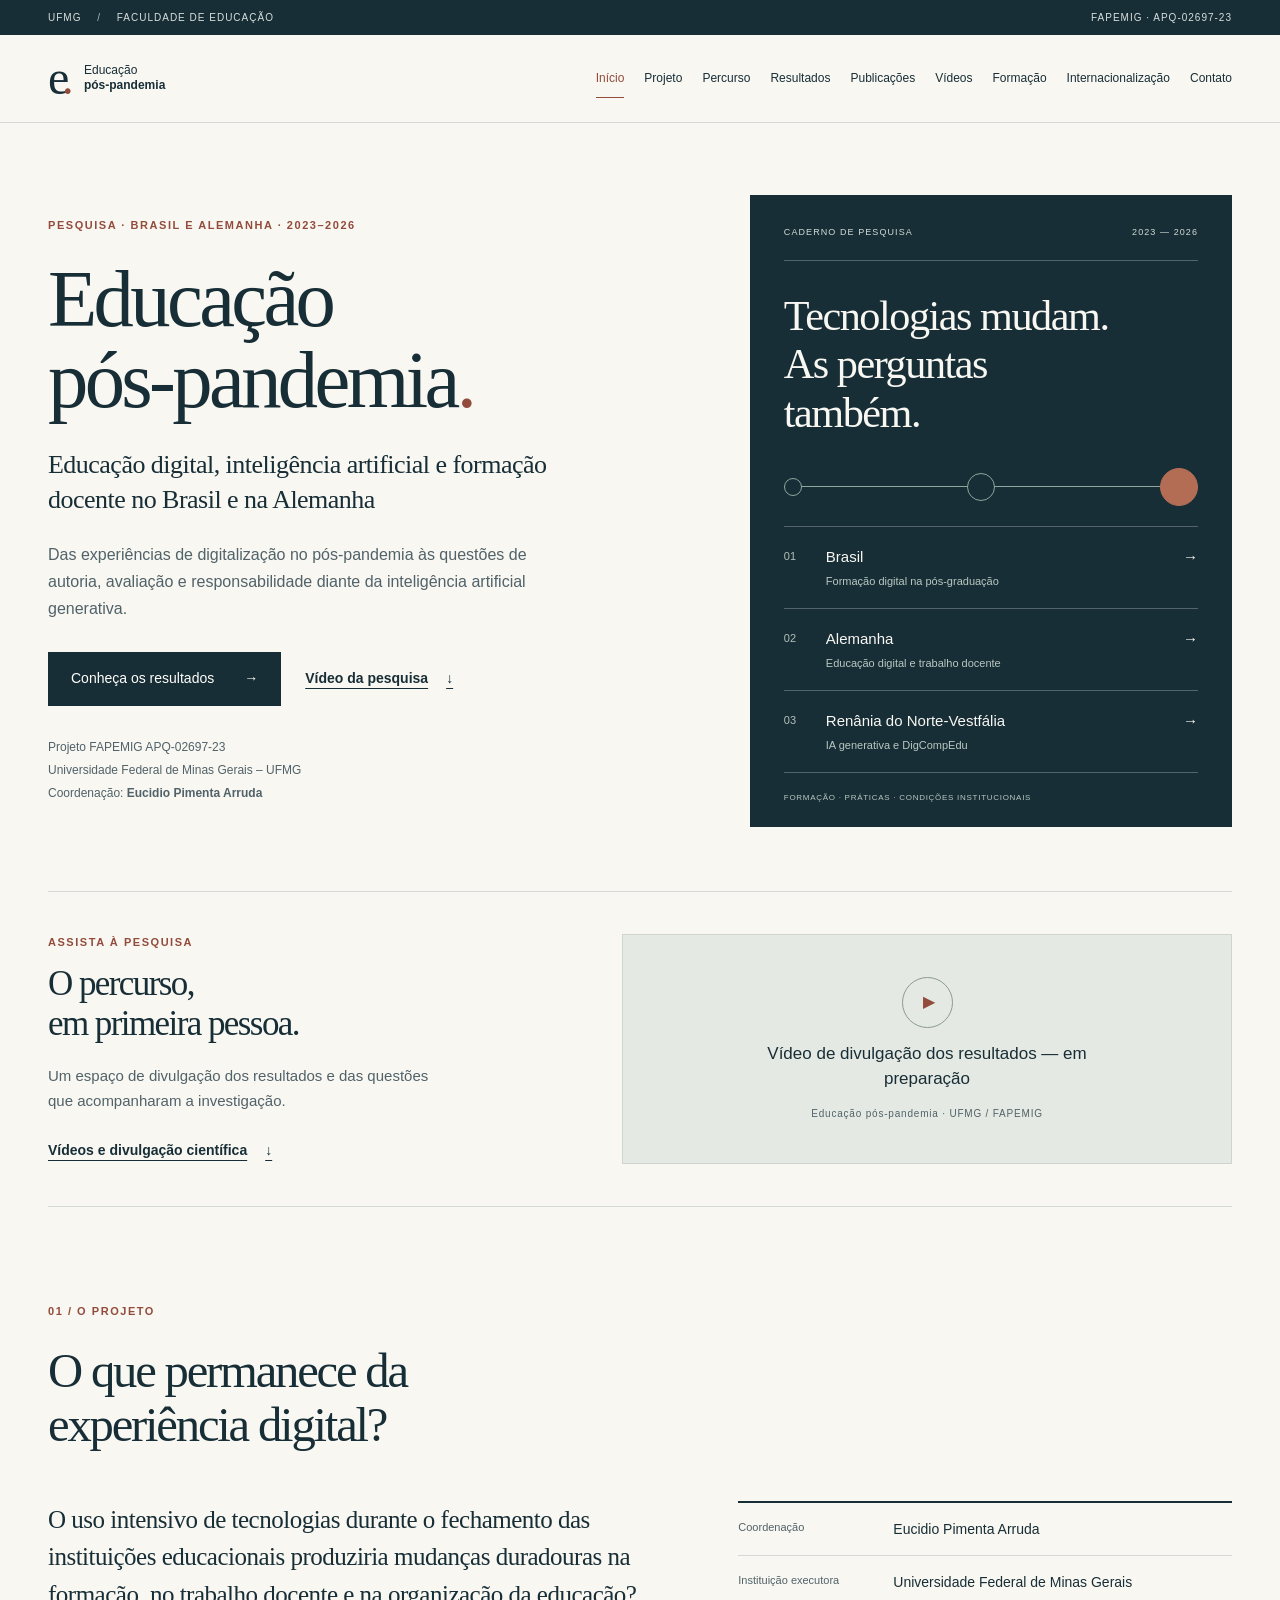
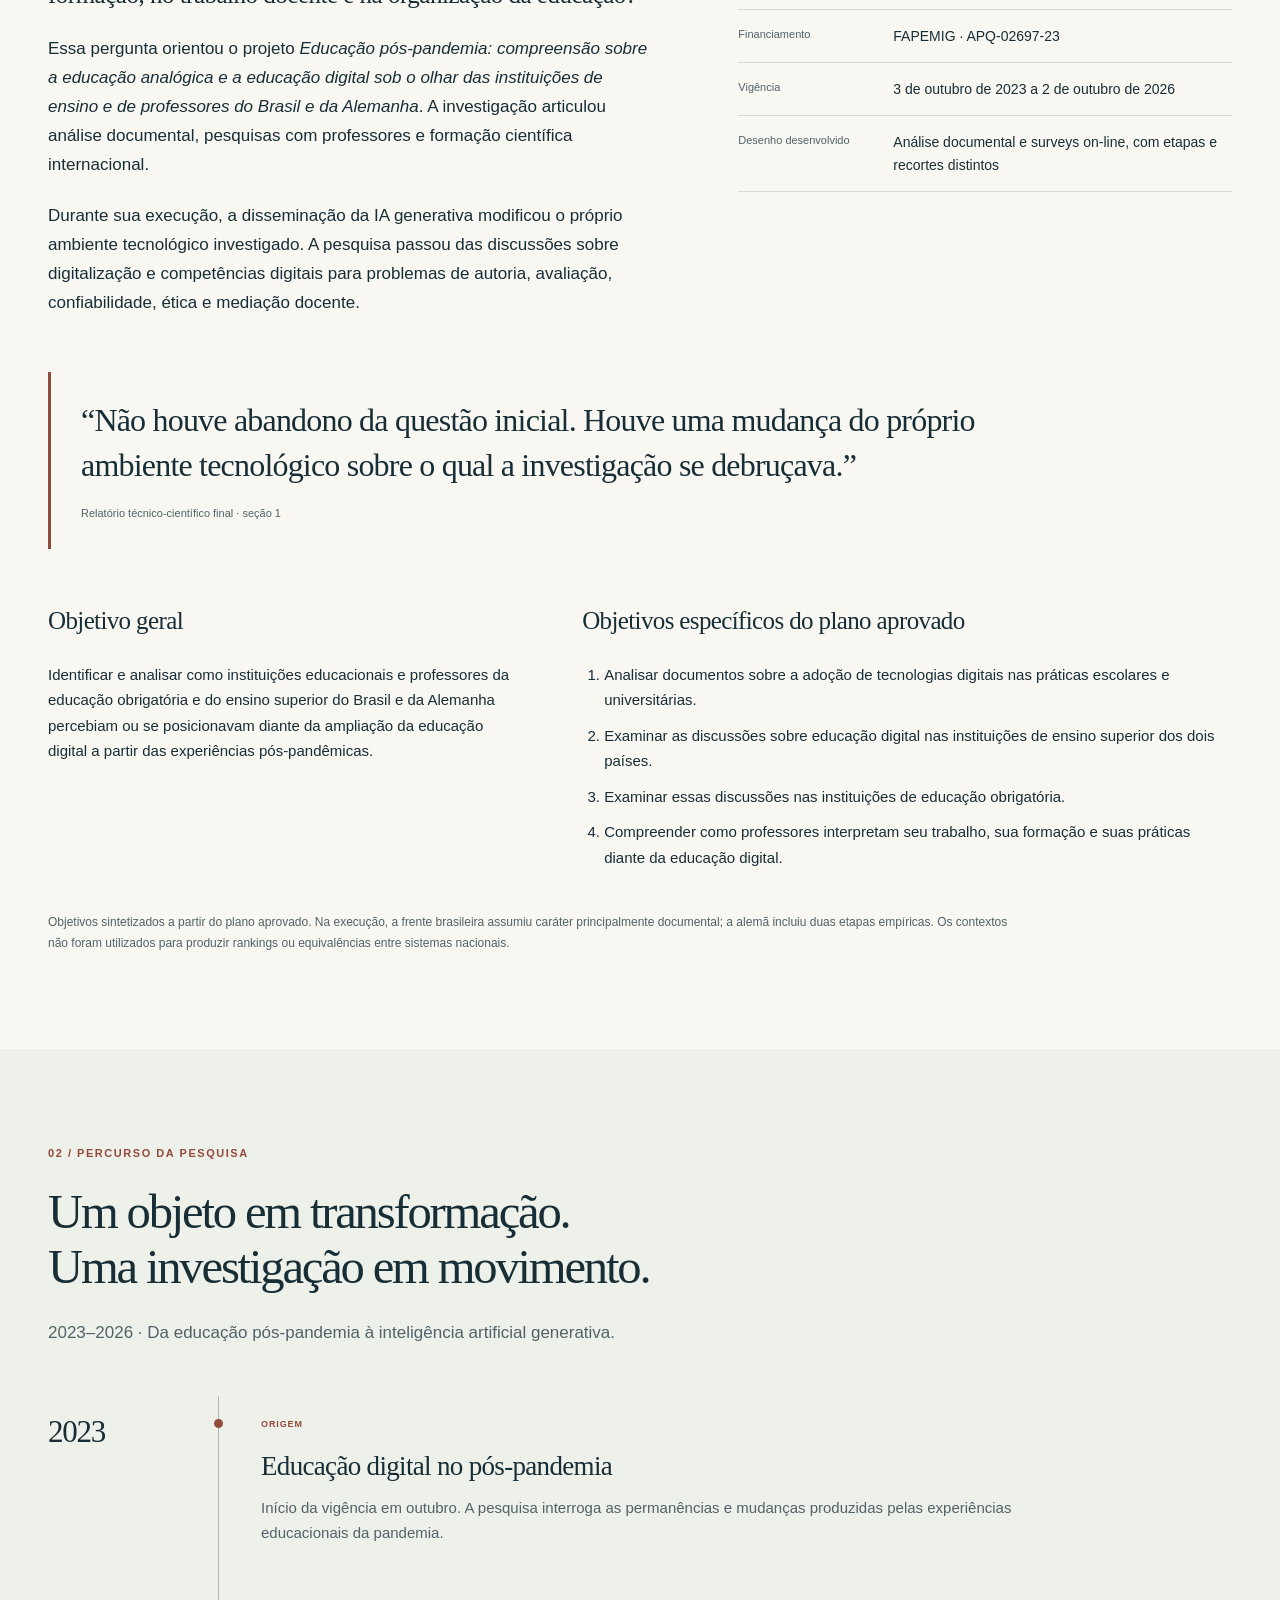
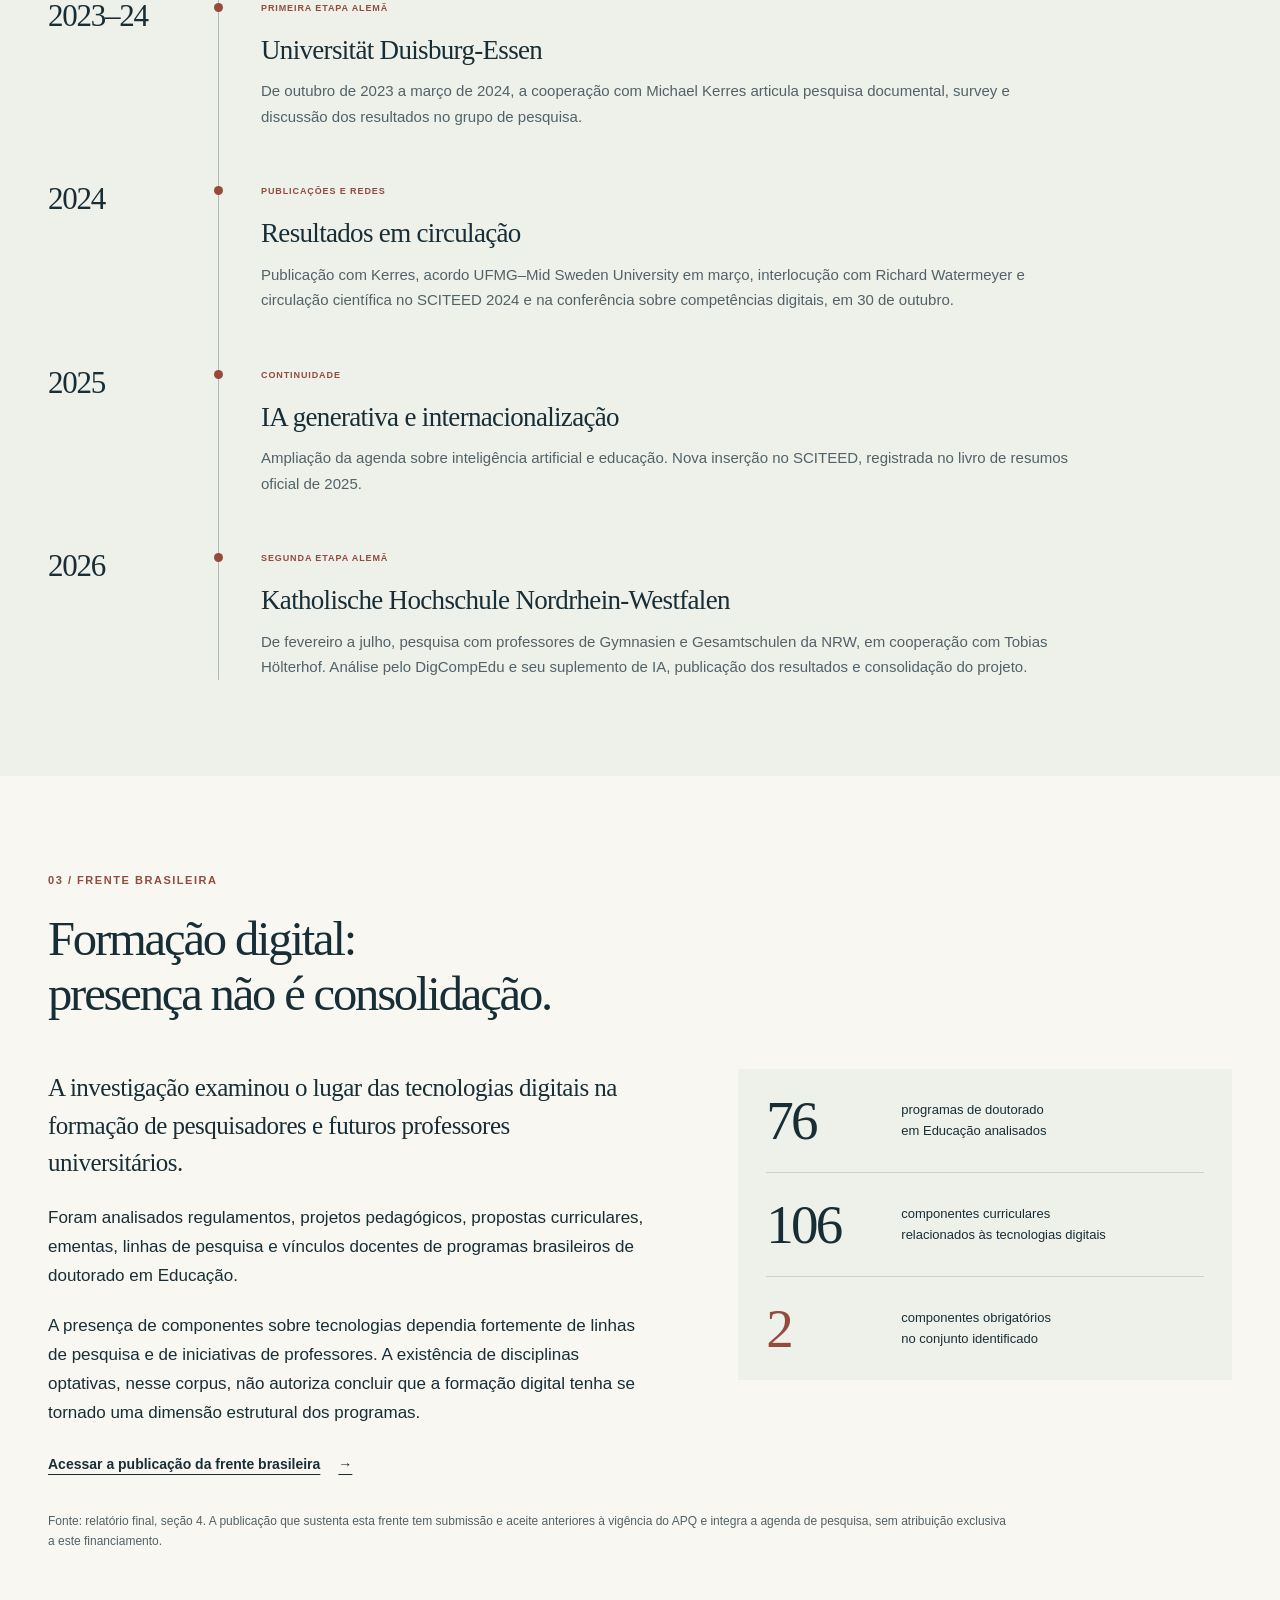
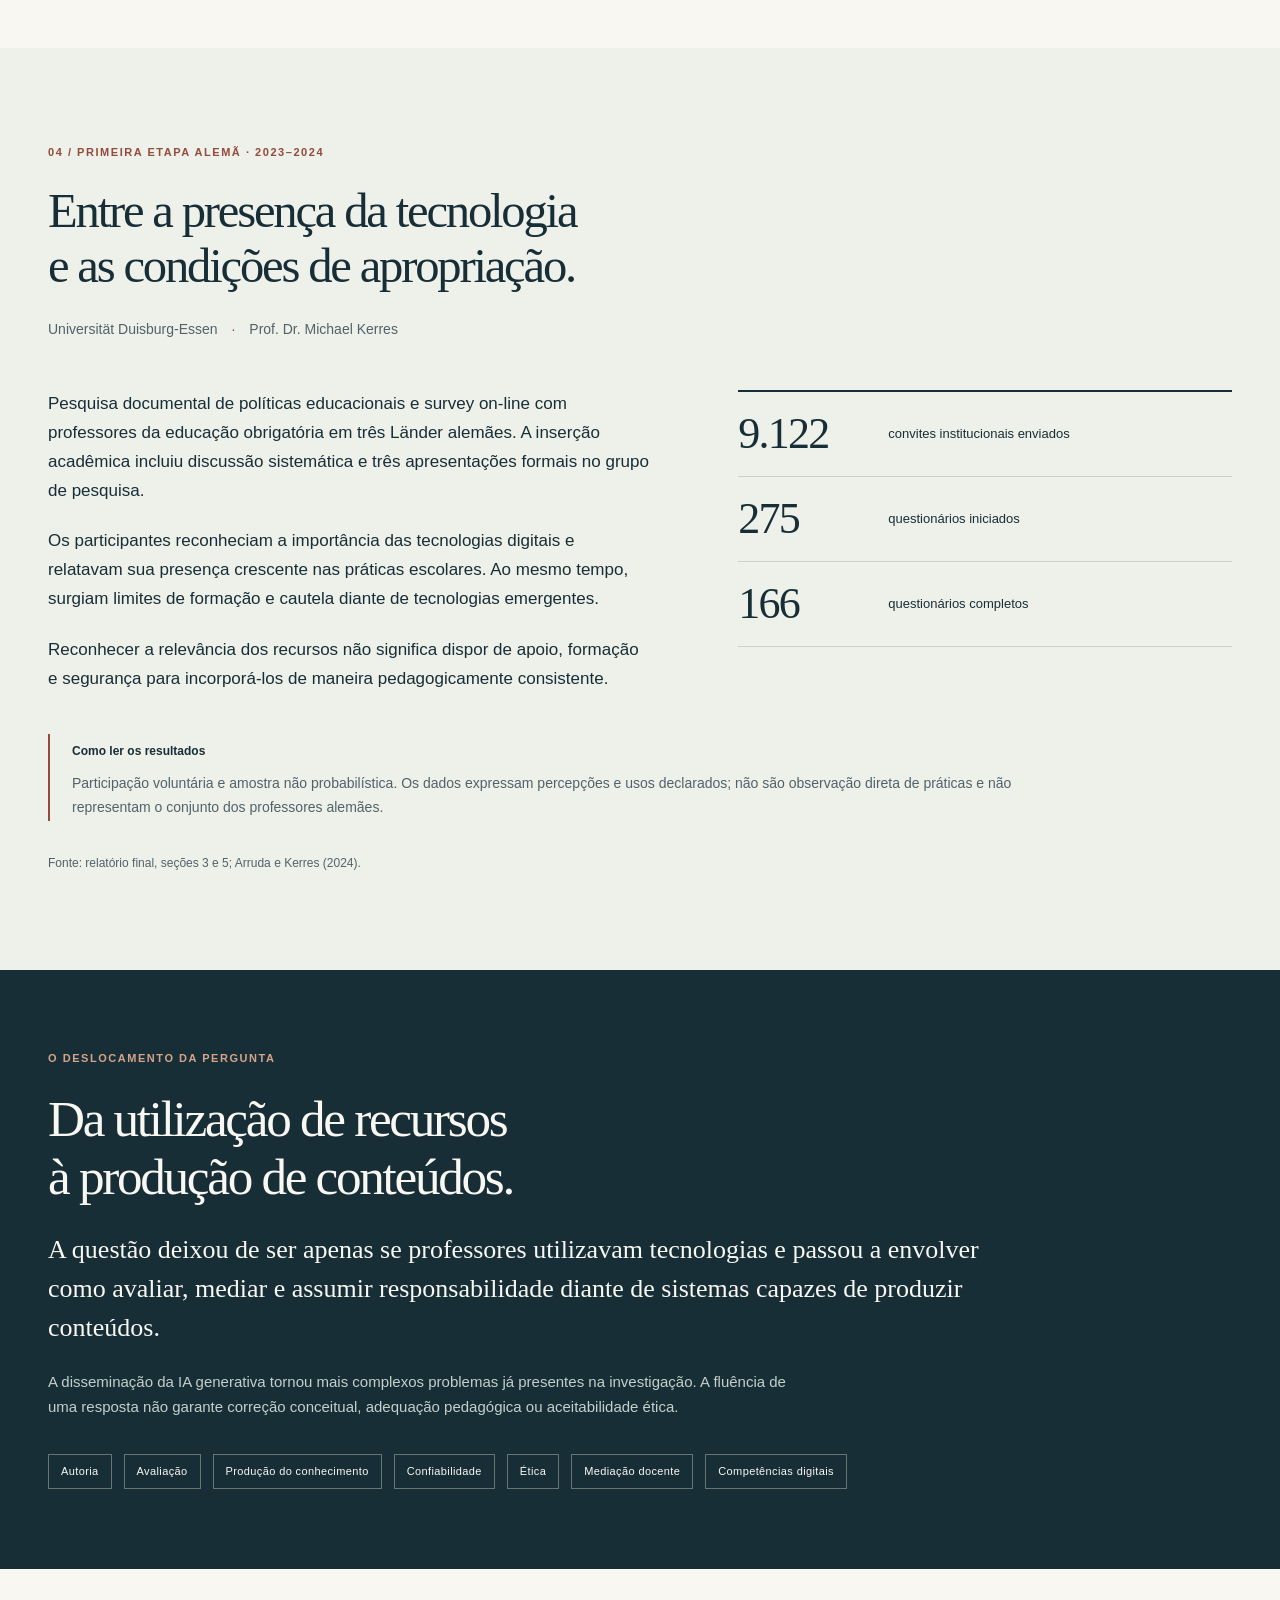
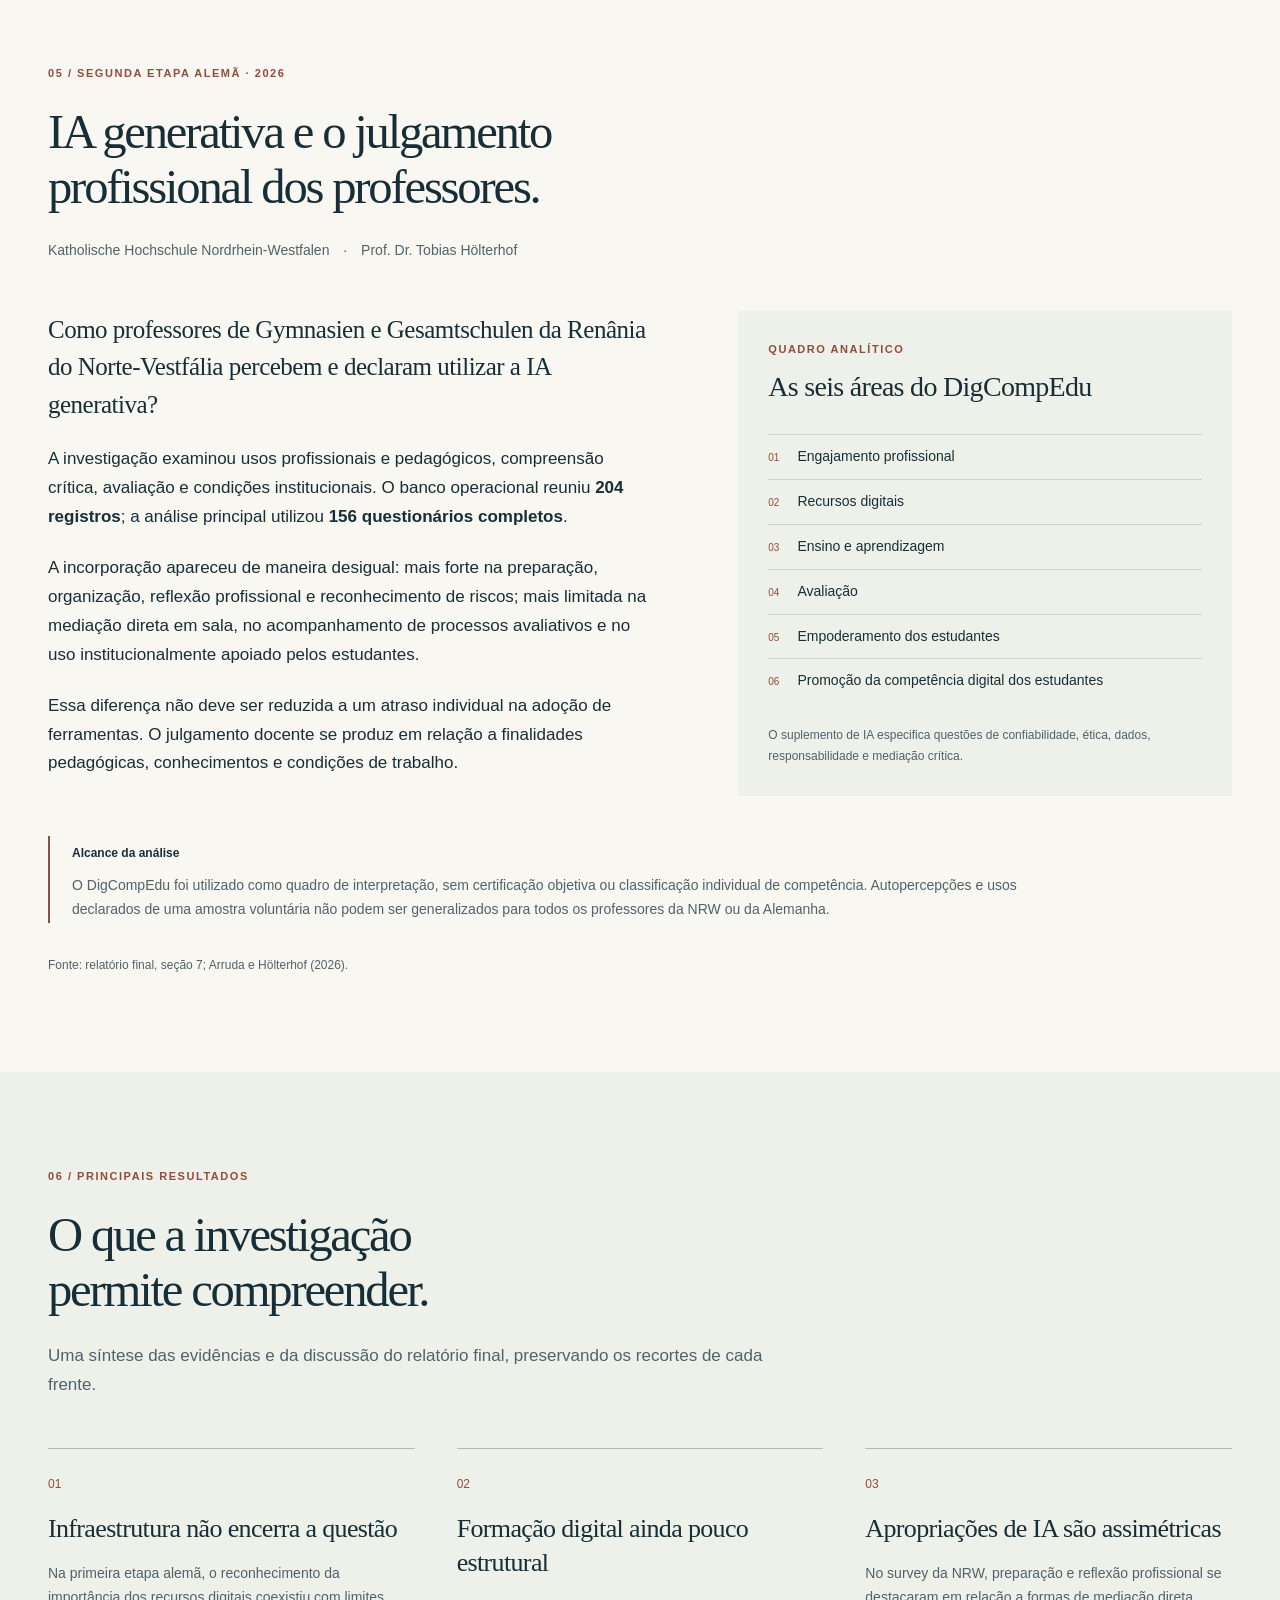
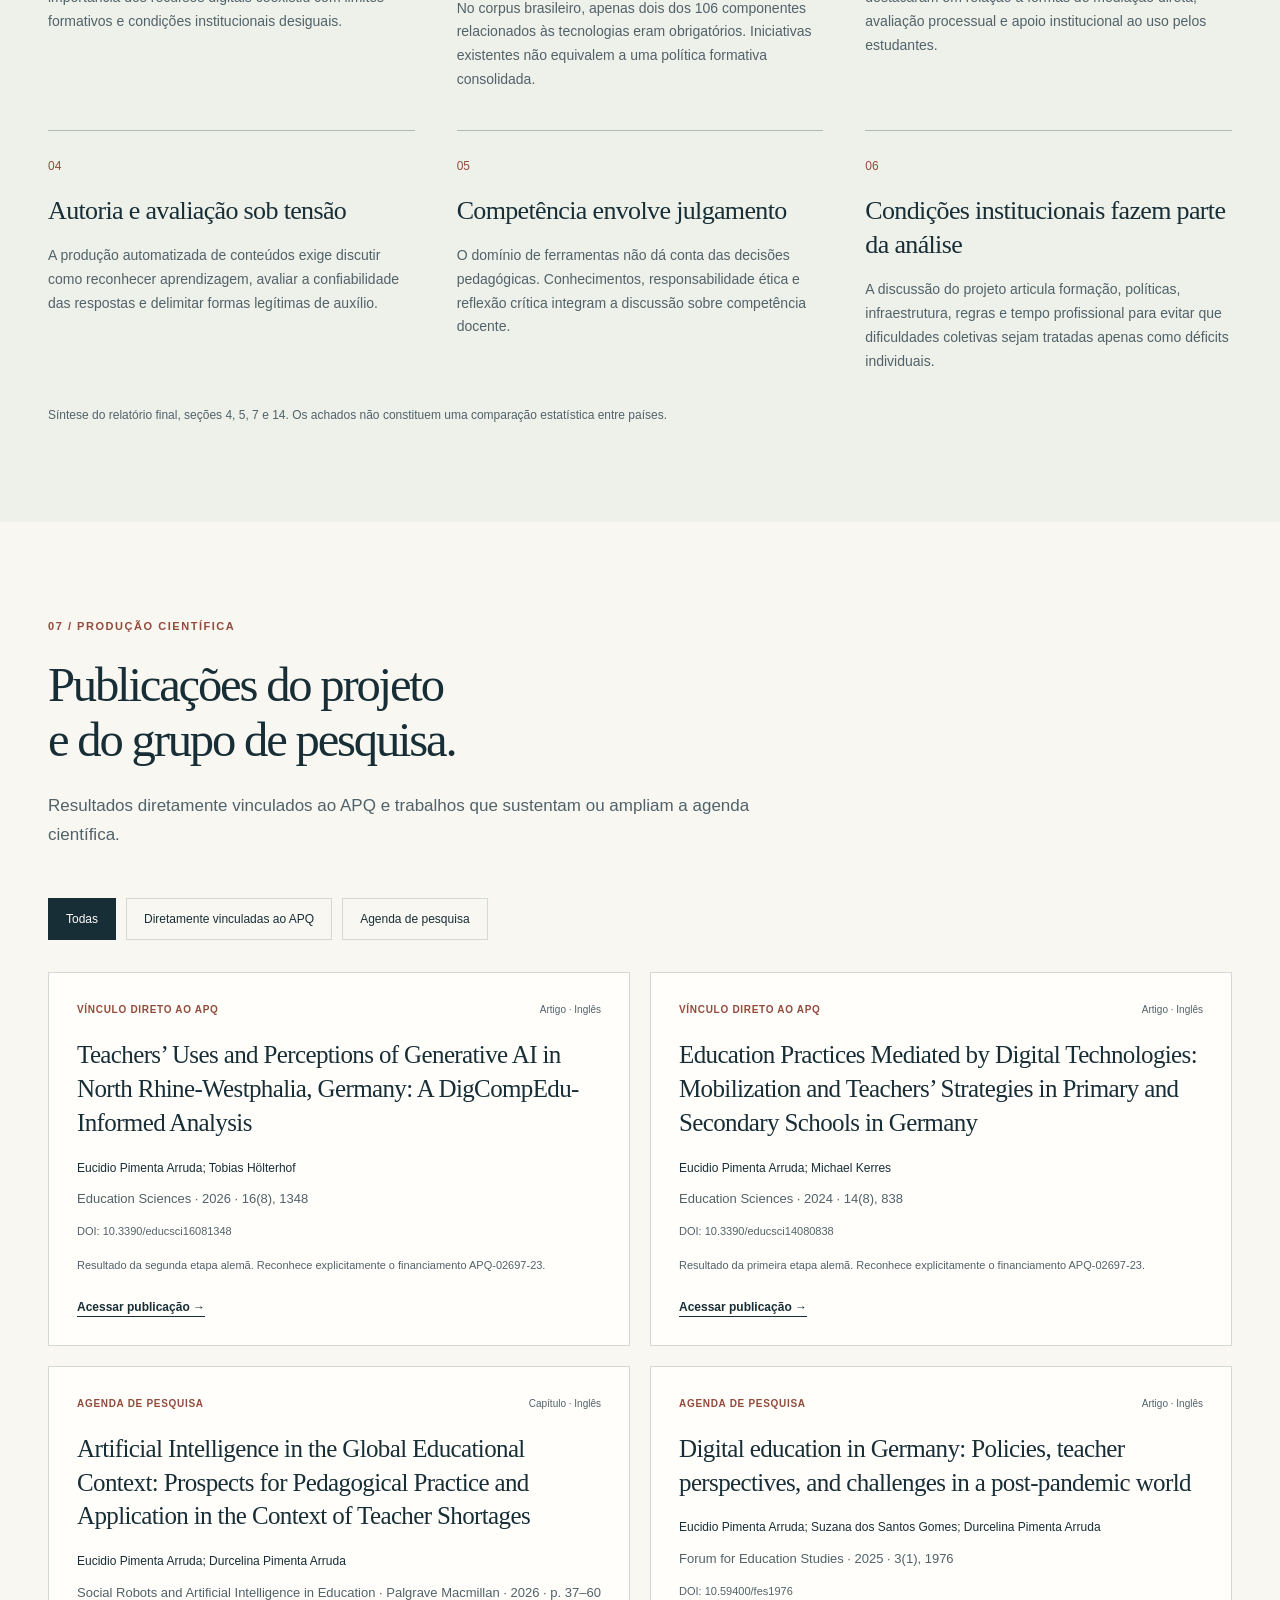
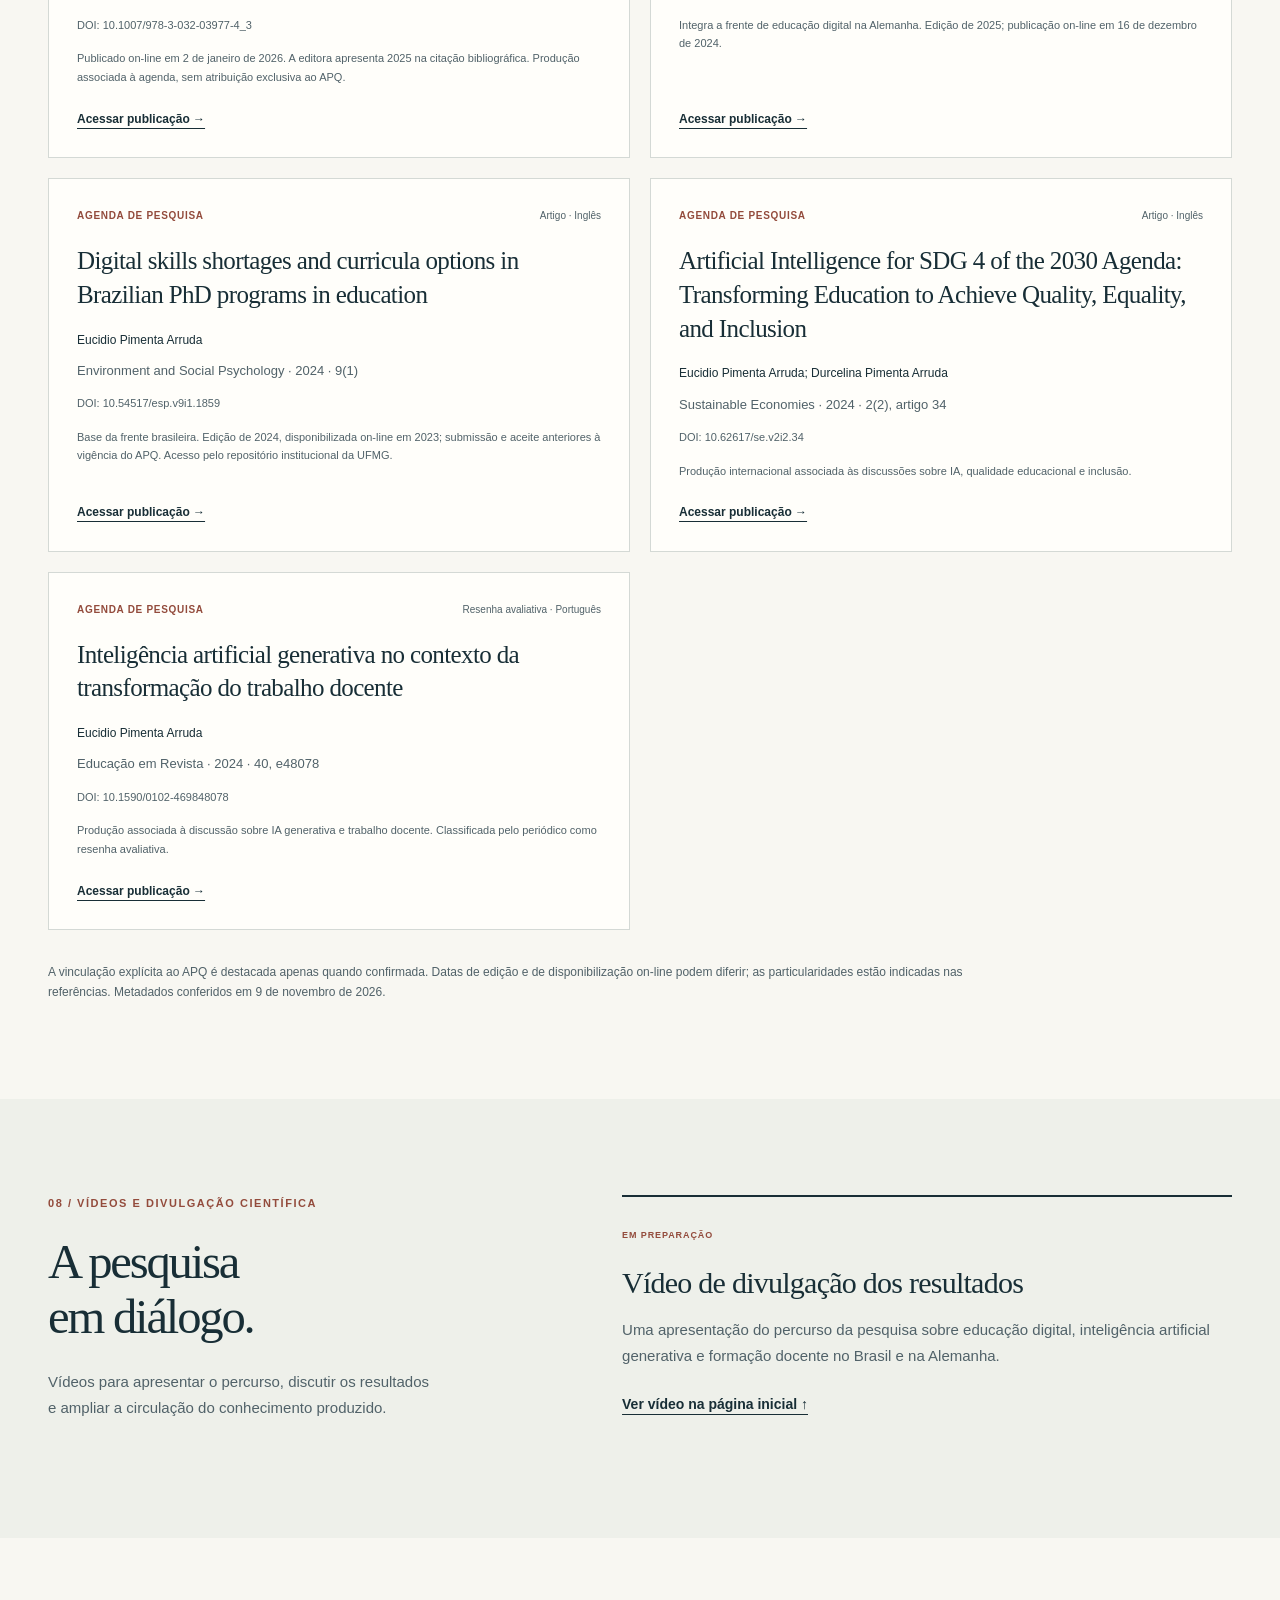
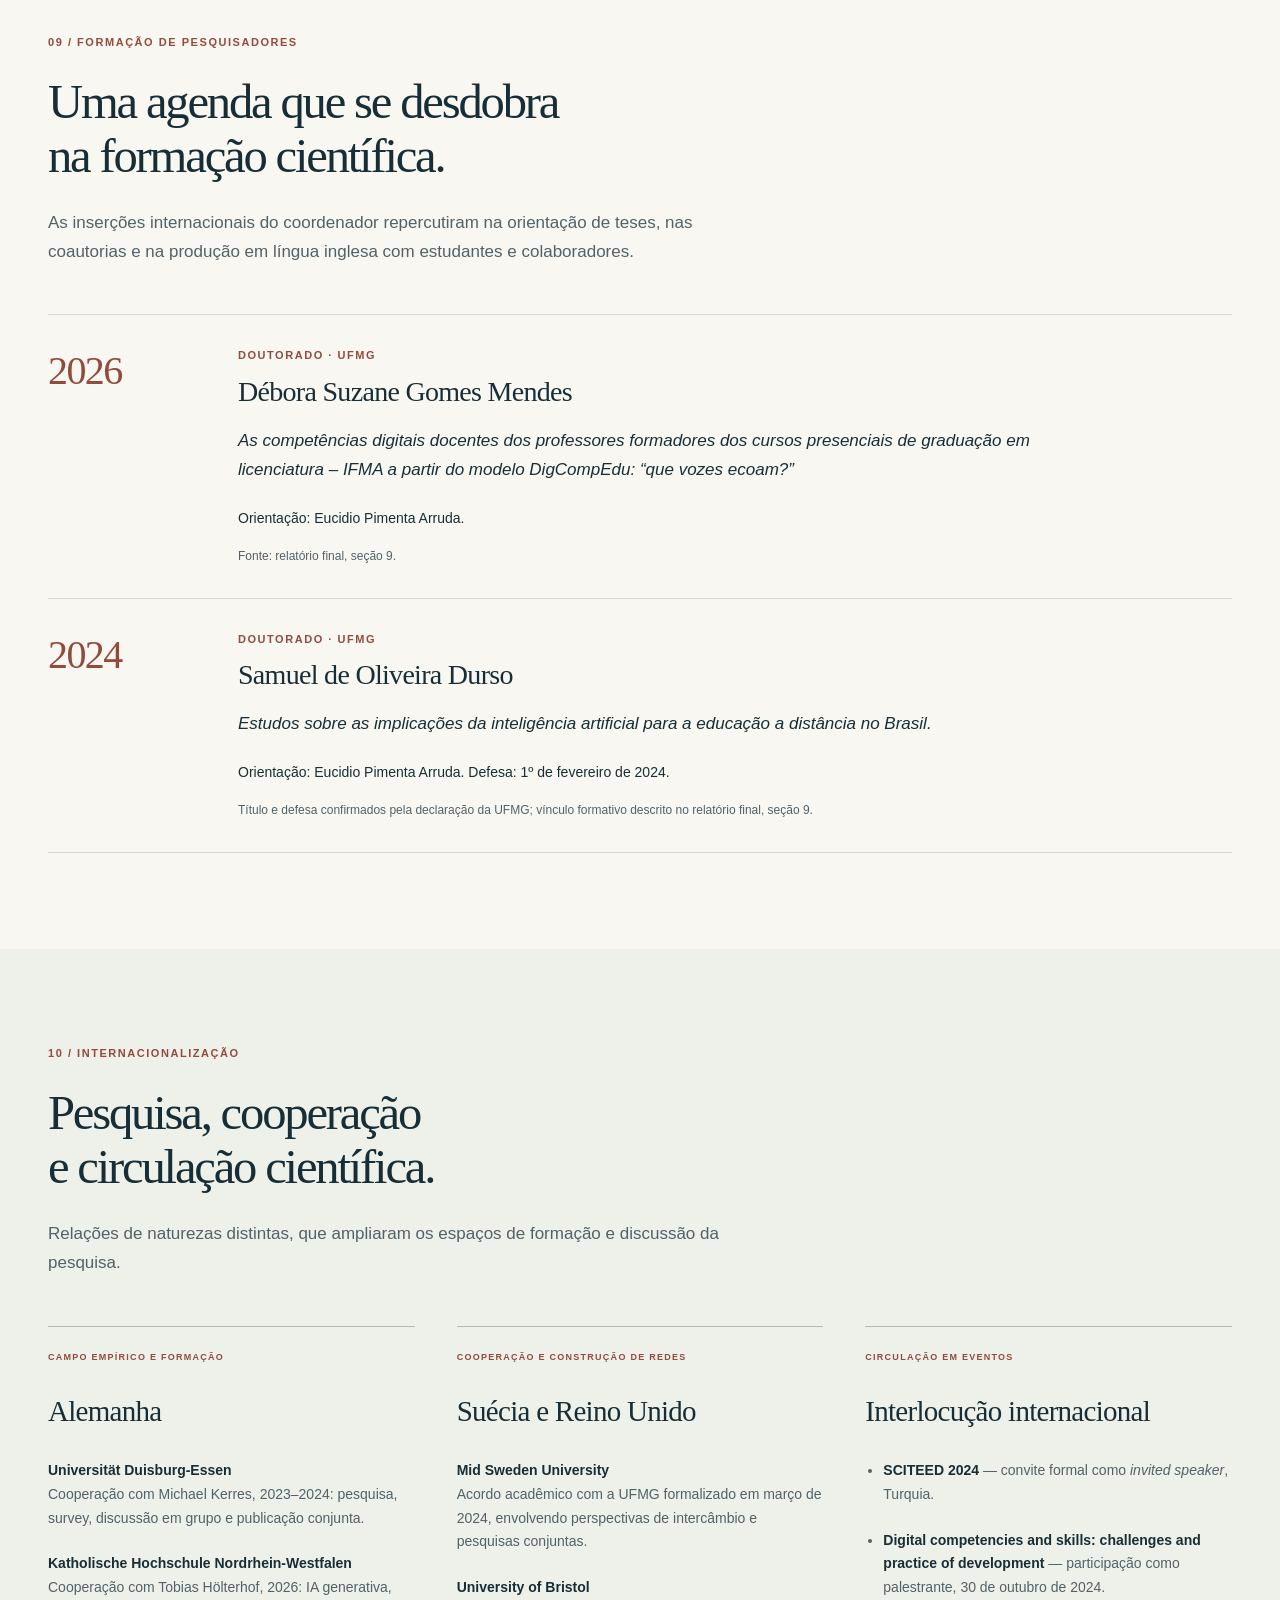
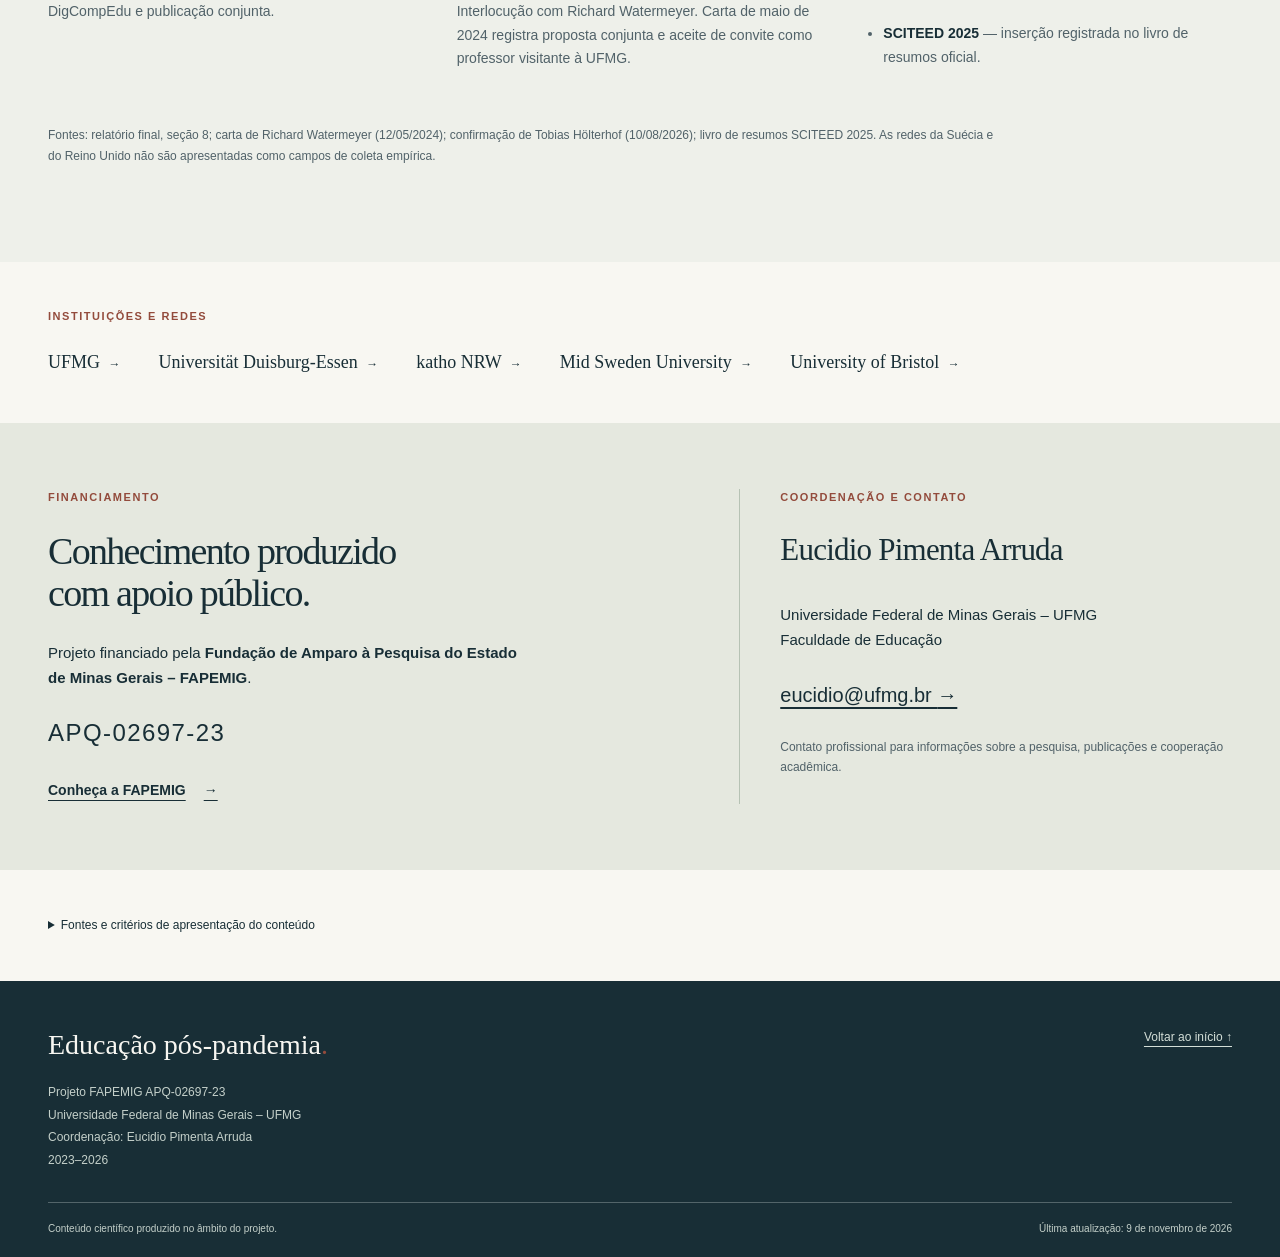
==== index.html @ 72cfd3b9 "Publica site acadêmico do projeto FAPEMIG APQ-02697-23" ====
<!doctype html>
<html lang="pt-BR">
<head>
<meta charset="utf-8"><meta name="viewport" content="width=device-width, initial-scale=1">
<title>Educação pós-pandemia | Pesquisa UFMG · FAPEMIG APQ-02697-23</title>
<meta name="description" content="Resultados do projeto FAPEMIG APQ-02697-23 sobre educação digital, inteligência artificial generativa, competências digitais e formação docente no Brasil e na Alemanha.">
<meta name="author" content="Eucidio Pimenta Arruda"><meta name="theme-color" content="#182e36">
<meta property="og:type" content="website"><meta property="og:locale" content="pt_BR"><meta property="og:title" content="Educação pós-pandemia · Brasil e Alemanha"><meta property="og:description" content="Educação digital, inteligência artificial e formação docente. Resultados do projeto UFMG · FAPEMIG APQ-02697-23, 2023–2026.">
<link rel="icon" type="image/svg+xml" href="assets/favicon.svg"><link rel="stylesheet" href="styles.css">
<script src="dados.js" defer></script><script src="script.js" defer></script>
<script type="application/ld+json">{"@context":"https://schema.org","@type":"ResearchProject","name":"Educação pós-pandemia: compreensão sobre a educação analógica e a educação digital sob o olhar das instituições de ensino e de professores do Brasil e da Alemanha","identifier":"APQ-02697-23","startDate":"2023-10-03","endDate":"2026-10-02","description":"Pesquisa sobre educação digital, inteligência artificial generativa e formação docente no Brasil e na Alemanha.","funder":{"@type":"Organization","name":"Fundação de Amparo à Pesquisa do Estado de Minas Gerais – FAPEMIG"},"parentOrganization":{"@type":"CollegeOrUniversity","name":"Universidade Federal de Minas Gerais – UFMG"},"member":{"@type":"Person","name":"Eucidio Pimenta Arruda"}}</script>
</head>
<body>
<a class="skip" href="#conteudo">Pular para o conteúdo</a>
<header class="header">
 <div class="institutional"><div class="wrap institutional-inner"><span>UFMG <span class="divider">/</span> FACULDADE DE EDUCAÇÃO</span><span>FAPEMIG · APQ-02697-23</span></div></div>
 <div class="wrap navigation"><a class="brand" href="#inicio" aria-label="Educação pós-pandemia, início"><span class="brand-symbol" aria-hidden="true">e<span>.</span></span><span>Educação<br> <strong>pós-pandemia</strong></span></a>
 <button class="menu-toggle" aria-controls="menu" aria-expanded="false" hidden>Menu <span aria-hidden="true">☰</span></button>
 <nav id="menu" aria-label="Navegação principal"><a href="#inicio">Início</a><a href="#projeto">Projeto</a><a href="#percurso">Percurso</a><a href="#resultados">Resultados</a><a href="#publicacoes">Publicações</a><a href="#videos">Vídeos</a><a href="#formacao">Formação</a><a href="#internacionalizacao">Internacionalização</a><a href="#contato">Contato</a></nav></div>
</header>
<main id="conteudo">
<section id="inicio" class="hero wrap">
 <div class="hero-copy"><p class="eyebrow">PESQUISA · BRASIL E ALEMANHA · 2023–2026</p><h1>Educação<br> pós-pandemia<span class="accent">.</span></h1><p class="hero-subtitle">Educação digital, inteligência artificial e formação docente no Brasil e na Alemanha</p><p class="hero-intro">Das experiências de digitalização no pós-pandemia às questões de autoria, avaliação e responsabilidade diante da inteligência artificial generativa.</p><div class="hero-actions"><a class="button" href="#resultados">Conheça os resultados <span aria-hidden="true">→</span></a><a class="text-link" href="#video-principal">Vídeo da pesquisa <span aria-hidden="true">↓</span></a></div><p class="hero-credit">Projeto FAPEMIG APQ-02697-23<br> Universidade Federal de Minas Gerais – UFMG<br> Coordenação: <strong>Eucidio Pimenta Arruda</strong></p></div>
 <aside class="research-cover" aria-label="Três frentes de investigação"><div class="cover-top"><span>CADERNO DE PESQUISA</span><span>2023 — 2026</span></div><p class="cover-title">Tecnologias mudam.<br> As perguntas<br> também.</p><div class="cover-line" aria-hidden="true"><span></span><span></span><span></span></div><a href="#brasil"><span class="cover-number">01</span><span>Brasil<small>Formação digital na pós-graduação</small></span><span aria-hidden="true">→</span></a><a href="#alemanha-digital"><span class="cover-number">02</span><span>Alemanha<small>Educação digital e trabalho docente</small></span><span aria-hidden="true">→</span></a><a href="#alemanha-ia"><span class="cover-number">03</span><span>Renânia do Norte-Vestfália<small>IA generativa e DigCompEdu</small></span><span aria-hidden="true">→</span></a><div class="cover-bottom">FORMAÇÃO · PRÁTICAS · CONDIÇÕES INSTITUCIONAIS</div></aside>
</section>
<!-- VÍDEO PRINCIPAL FIXADO NA ABERTURA. Cole o link definitivo em dados.js > videos[0].url. -->
<section id="video-principal" class="featured-video wrap" aria-labelledby="video-title"><div><p class="eyebrow">ASSISTA À PESQUISA</p><h2 id="video-title">O percurso,<br> em primeira pessoa.</h2><p>Um espaço de divulgação dos resultados e das questões que acompanharam a investigação.</p><a class="text-link" href="#videos">Vídeos e divulgação científica <span aria-hidden="true">↓</span></a></div><div id="featured-player" class="video-slot"><div class="video-placeholder"><span class="play-mark" aria-hidden="true">▶</span><strong>Vídeo de divulgação dos resultados — em preparação</strong><span>Educação pós-pandemia · UFMG / FAPEMIG</span></div></div></section>
<section id="projeto" class="section wrap">
 <div class="section-heading"><p class="eyebrow">01 / O PROJETO</p><h2>O que permanece da<br> experiência digital?</h2></div>
 <div class="split"><div class="prose"><p class="lead">O uso intensivo de tecnologias durante o fechamento das instituições educacionais produziria mudanças duradouras na formação, no trabalho docente e na organização da educação?</p><p>Essa pergunta orientou o projeto <em>Educação pós-pandemia: compreensão sobre a educação analógica e a educação digital sob o olhar das instituições de ensino e de professores do Brasil e da Alemanha</em>. A investigação articulou análise documental, pesquisas com professores e formação científica internacional.</p><p>Durante sua execução, a disseminação da IA generativa modificou o próprio ambiente tecnológico investigado. A pesquisa passou das discussões sobre digitalização e competências digitais para problemas de autoria, avaliação, confiabilidade, ética e mediação docente.</p></div><div class="project-facts"><dl><div><dt>Coordenação</dt><dd>Eucidio Pimenta Arruda</dd></div><div><dt>Instituição executora</dt><dd>Universidade Federal de Minas Gerais</dd></div><div><dt>Financiamento</dt><dd>FAPEMIG · APQ-02697-23</dd></div><div><dt>Vigência</dt><dd>3 de outubro de 2023 a 2 de outubro de 2026</dd></div><div><dt>Desenho desenvolvido</dt><dd>Análise documental e surveys on-line, com etapas e recortes distintos</dd></div></dl></div></div>
 <blockquote>“Não houve abandono da questão inicial. Houve uma mudança do próprio ambiente tecnológico sobre o qual a investigação se debruçava.”<cite>Relatório técnico-científico final · seção 1</cite></blockquote>
 <div class="objectives"><div><h3>Objetivo geral</h3><p>Identificar e analisar como instituições educacionais e professores da educação obrigatória e do ensino superior do Brasil e da Alemanha percebiam ou se posicionavam diante da ampliação da educação digital a partir das experiências pós-pandêmicas.</p></div><div><h3>Objetivos específicos do plano aprovado</h3><ol><li>Analisar documentos sobre a adoção de tecnologias digitais nas práticas escolares e universitárias.</li><li>Examinar as discussões sobre educação digital nas instituições de ensino superior dos dois países.</li><li>Examinar essas discussões nas instituições de educação obrigatória.</li><li>Compreender como professores interpretam seu trabalho, sua formação e suas práticas diante da educação digital.</li></ol></div></div>
 <p class="source-note">Objetivos sintetizados a partir do plano aprovado. Na execução, a frente brasileira assumiu caráter principalmente documental; a alemã incluiu duas etapas empíricas. Os contextos não foram utilizados para produzir rankings ou equivalências entre sistemas nacionais.</p>
</section>
<section id="percurso" class="section tint"><div class="wrap"><div class="section-heading"><p class="eyebrow">02 / PERCURSO DA PESQUISA</p><h2>Um objeto em transformação.<br> Uma investigação em movimento.</h2><p>2023–2026 · Da educação pós-pandemia à inteligência artificial generativa.</p></div>
<ol class="timeline"><li><span class="timeline-date">2023</span><div><span class="tag">ORIGEM</span><h3>Educação digital no pós-pandemia</h3><p>Início da vigência em outubro. A pesquisa interroga as permanências e mudanças produzidas pelas experiências educacionais da pandemia.</p></div></li><li><span class="timeline-date">2023–24</span><div><span class="tag">PRIMEIRA ETAPA ALEMÃ</span><h3>Universität Duisburg-Essen</h3><p>De outubro de 2023 a março de 2024, a cooperação com Michael Kerres articula pesquisa documental, survey e discussão dos resultados no grupo de pesquisa.</p></div></li><li><span class="timeline-date">2024</span><div><span class="tag">PUBLICAÇÕES E REDES</span><h3>Resultados em circulação</h3><p>Publicação com Kerres, acordo UFMG–Mid Sweden University em março, interlocução com Richard Watermeyer e circulação científica no SCITEED 2024 e na conferência sobre competências digitais, em 30 de outubro.</p></div></li><li><span class="timeline-date">2025</span><div><span class="tag">CONTINUIDADE</span><h3>IA generativa e internacionalização</h3><p>Ampliação da agenda sobre inteligência artificial e educação. Nova inserção no SCITEED, registrada no livro de resumos oficial de 2025.</p></div></li><li><span class="timeline-date">2026</span><div><span class="tag">SEGUNDA ETAPA ALEMÃ</span><h3>Katholische Hochschule Nordrhein-Westfalen</h3><p>De fevereiro a julho, pesquisa com professores de Gymnasien e Gesamtschulen da NRW, em cooperação com Tobias Hölterhof. Análise pelo DigCompEdu e seu suplemento de IA, publicação dos resultados e consolidação do projeto.</p></div></li></ol>
</div></section>
<section id="brasil" class="section wrap research-section"><div class="section-heading"><p class="eyebrow">03 / FRENTE BRASILEIRA</p><h2>Formação digital:<br> presença não é consolidação.</h2></div><div class="split"><div class="prose"><p class="lead">A investigação examinou o lugar das tecnologias digitais na formação de pesquisadores e futuros professores universitários.</p><p>Foram analisados regulamentos, projetos pedagógicos, propostas curriculares, ementas, linhas de pesquisa e vínculos docentes de programas brasileiros de doutorado em Educação.</p><p>A presença de componentes sobre tecnologias dependia fortemente de linhas de pesquisa e de iniciativas de professores. A existência de disciplinas optativas, nesse corpus, não autoriza concluir que a formação digital tenha se tornado uma dimensão estrutural dos programas.</p><a class="text-link" href="https://repositorio.ufmg.br/handle/1843/77615" target="_blank" rel="noopener noreferrer">Acessar a publicação da frente brasileira <span aria-hidden="true">→</span></a></div><div class="stats-panel"><div class="stat"><strong>76</strong><span>programas de doutorado<br> em Educação analisados</span></div><div class="stat"><strong>106</strong><span>componentes curriculares<br> relacionados às tecnologias digitais</span></div><div class="stat accent-stat"><strong>2</strong><span>componentes obrigatórios<br> no conjunto identificado</span></div></div></div><p class="source-note">Fonte: relatório final, seção 4. A publicação que sustenta esta frente tem submissão e aceite anteriores à vigência do APQ e integra a agenda de pesquisa, sem atribuição exclusiva a este financiamento.</p></section>
<section id="alemanha-digital" class="section tint"><div class="wrap"><div class="section-heading"><p class="eyebrow">04 / PRIMEIRA ETAPA ALEMÃ · 2023–2024</p><h2>Entre a presença da tecnologia<br> e as condições de apropriação.</h2><p class="institution-line">Universität Duisburg-Essen <span>·</span> Prof. Dr. Michael Kerres</p></div><div class="split"><div class="prose"><p>Pesquisa documental de políticas educacionais e survey on-line com professores da educação obrigatória em três Länder alemães. A inserção acadêmica incluiu discussão sistemática e três apresentações formais no grupo de pesquisa.</p><p>Os participantes reconheciam a importância das tecnologias digitais e relatavam sua presença crescente nas práticas escolares. Ao mesmo tempo, surgiam limites de formação e cautela diante de tecnologias emergentes.</p><p>Reconhecer a relevância dos recursos não significa dispor de apoio, formação e segurança para incorporá-los de maneira pedagogicamente consistente.</p></div><div class="survey-figures"><div><strong>9.122</strong><span>convites institucionais enviados</span></div><div><strong>275</strong><span>questionários iniciados</span></div><div><strong>166</strong><span>questionários completos</span></div></div></div><div class="method-note"><strong>Como ler os resultados</strong><p>Participação voluntária e amostra não probabilística. Os dados expressam percepções e usos declarados; não são observação direta de práticas e não representam o conjunto dos professores alemães.</p></div><p class="source-note">Fonte: relatório final, seções 3 e 5; Arruda e Kerres (2024).</p></div></section>
<section class="transition"><div class="wrap"><p class="eyebrow">O DESLOCAMENTO DA PERGUNTA</p><h2>Da utilização de recursos<br> à produção de conteúdos.</h2><p class="transition-quote">A questão deixou de ser apenas se professores utilizavam tecnologias e passou a envolver como avaliar, mediar e assumir responsabilidade diante de sistemas capazes de produzir conteúdos.</p><p>A disseminação da IA generativa tornou mais complexos problemas já presentes na investigação. A fluência de uma resposta não garante correção conceitual, adequação pedagógica ou aceitabilidade ética.</p><ul class="concepts" aria-label="Questões de pesquisa"><li>Autoria</li><li>Avaliação</li><li>Produção do conhecimento</li><li>Confiabilidade</li><li>Ética</li><li>Mediação docente</li><li>Competências digitais</li></ul></div></section>
<section id="alemanha-ia" class="section wrap"><div class="section-heading"><p class="eyebrow">05 / SEGUNDA ETAPA ALEMÃ · 2026</p><h2>IA generativa e o julgamento<br> profissional dos professores.</h2><p class="institution-line">Katholische Hochschule Nordrhein-Westfalen <span>·</span> Prof. Dr. Tobias Hölterhof</p></div><div class="split"><div class="prose"><p class="lead">Como professores de Gymnasien e Gesamtschulen da Renânia do Norte-Vestfália percebem e declaram utilizar a IA generativa?</p><p>A investigação examinou usos profissionais e pedagógicos, compreensão crítica, avaliação e condições institucionais. O banco operacional reuniu <strong>204 registros</strong>; a análise principal utilizou <strong>156 questionários completos</strong>.</p><p>A incorporação apareceu de maneira desigual: mais forte na preparação, organização, reflexão profissional e reconhecimento de riscos; mais limitada na mediação direta em sala, no acompanhamento de processos avaliativos e no uso institucionalmente apoiado pelos estudantes.</p><p>Essa diferença não deve ser reduzida a um atraso individual na adoção de ferramentas. O julgamento docente se produz em relação a finalidades pedagógicas, conhecimentos e condições de trabalho.</p></div><aside class="framework"><p class="eyebrow">QUADRO ANALÍTICO</p><h3>As seis áreas do DigCompEdu</h3><ol><li>Engajamento profissional</li><li>Recursos digitais</li><li>Ensino e aprendizagem</li><li>Avaliação</li><li>Empoderamento dos estudantes</li><li>Promoção da competência digital dos estudantes</li></ol><p>O suplemento de IA especifica questões de confiabilidade, ética, dados, responsabilidade e mediação crítica.</p></aside></div><div class="method-note"><strong>Alcance da análise</strong><p>O DigCompEdu foi utilizado como quadro de interpretação, sem certificação objetiva ou classificação individual de competência. Autopercepções e usos declarados de uma amostra voluntária não podem ser generalizados para todos os professores da NRW ou da Alemanha.</p></div><p class="source-note">Fonte: relatório final, seção 7; Arruda e Hölterhof (2026).</p></section>
<section id="resultados" class="section tint"><div class="wrap"><div class="section-heading"><p class="eyebrow">06 / PRINCIPAIS RESULTADOS</p><h2>O que a investigação<br> permite compreender.</h2><p>Uma síntese das evidências e da discussão do relatório final, preservando os recortes de cada frente.</p></div><div class="findings"><article><span>01</span><h3>Infraestrutura não encerra a questão</h3><p>Na primeira etapa alemã, o reconhecimento da importância dos recursos digitais coexistiu com limites formativos e condições institucionais desiguais.</p></article><article><span>02</span><h3>Formação digital ainda pouco estrutural</h3><p>No corpus brasileiro, apenas dois dos 106 componentes relacionados às tecnologias eram obrigatórios. Iniciativas existentes não equivalem a uma política formativa consolidada.</p></article><article><span>03</span><h3>Apropriações de IA são assimétricas</h3><p>No survey da NRW, preparação e reflexão profissional se destacaram em relação a formas de mediação direta, avaliação processual e apoio institucional ao uso pelos estudantes.</p></article><article><span>04</span><h3>Autoria e avaliação sob tensão</h3><p>A produção automatizada de conteúdos exige discutir como reconhecer aprendizagem, avaliar a confiabilidade das respostas e delimitar formas legítimas de auxílio.</p></article><article><span>05</span><h3>Competência envolve julgamento</h3><p>O domínio de ferramentas não dá conta das decisões pedagógicas. Conhecimentos, responsabilidade ética e reflexão crítica integram a discussão sobre competência docente.</p></article><article><span>06</span><h3>Condições institucionais fazem parte da análise</h3><p>A discussão do projeto articula formação, políticas, infraestrutura, regras e tempo profissional para evitar que dificuldades coletivas sejam tratadas apenas como déficits individuais.</p></article></div><p class="source-note">Síntese do relatório final, seções 4, 5, 7 e 14. Os achados não constituem uma comparação estatística entre países.</p></div></section>
<section id="publicacoes" class="section wrap"><div class="section-heading"><p class="eyebrow">07 / PRODUÇÃO CIENTÍFICA</p><h2>Publicações do projeto<br> e do grupo de pesquisa.</h2><p>Resultados diretamente vinculados ao APQ e trabalhos que sustentam ou ampliam a agenda científica.</p></div><div id="publication-filters" class="filters" aria-label="Filtrar publicações" hidden><button type="button" data-filter="todos" aria-pressed="true">Todas</button><button type="button" data-filter="projeto" aria-pressed="false">Diretamente vinculadas ao APQ</button><button type="button" data-filter="agenda" aria-pressed="false">Agenda de pesquisa</button></div><p id="publication-count" class="sr-only" aria-live="polite"></p><div id="publication-list" class="publication-grid"><article class="publication"><div class="pub-top"><span class="pub-group">VÍNCULO DIRETO AO APQ</span><span>Artigo · Inglês</span></div><h3 lang="en">Teachers’ Uses and Perceptions of Generative AI in North Rhine-Westphalia, Germany: A DigCompEdu-Informed Analysis</h3><p class="pub-authors">Eucidio Pimenta Arruda; Tobias Hölterhof</p><p class="pub-venue">Education Sciences · 2026 · 16(8), 1348</p><p class="pub-doi">DOI: 10.3390/educsci16081348</p><p class="pub-note">Resultado da segunda etapa alemã. Reconhece explicitamente o financiamento APQ-02697-23.</p><a class="text-link" href="https://www.mdpi.com/2227-7102/16/8/1348" target="_blank" rel="noopener noreferrer">Acessar publicação →</a></article>
<article class="publication"><div class="pub-top"><span class="pub-group">VÍNCULO DIRETO AO APQ</span><span>Artigo · Inglês</span></div><h3 lang="en">Education Practices Mediated by Digital Technologies: Mobilization and Teachers’ Strategies in Primary and Secondary Schools in Germany</h3><p class="pub-authors">Eucidio Pimenta Arruda; Michael Kerres</p><p class="pub-venue">Education Sciences · 2024 · 14(8), 838</p><p class="pub-doi">DOI: 10.3390/educsci14080838</p><p class="pub-note">Resultado da primeira etapa alemã. Reconhece explicitamente o financiamento APQ-02697-23.</p><a class="text-link" href="https://www.mdpi.com/2227-7102/14/8/838" target="_blank" rel="noopener noreferrer">Acessar publicação →</a></article>
<article class="publication"><div class="pub-top"><span class="pub-group">AGENDA DE PESQUISA</span><span>Capítulo · Inglês</span></div><h3 lang="en">Artificial Intelligence in the Global Educational Context: Prospects for Pedagogical Practice and Application in the Context of Teacher Shortages</h3><p class="pub-authors">Eucidio Pimenta Arruda; Durcelina Pimenta Arruda</p><p class="pub-venue">Social Robots and Artificial Intelligence in Education · Palgrave Macmillan · 2026 · p. 37–60</p><p class="pub-doi">DOI: 10.1007/978-3-032-03977-4_3</p><p class="pub-note">Publicado on-line em 2 de janeiro de 2026. A editora apresenta 2025 na citação bibliográfica. Produção associada à agenda, sem atribuição exclusiva ao APQ.</p><a class="text-link" href="https://link.springer.com/chapter/10.1007/978-3-032-03977-4_3" target="_blank" rel="noopener noreferrer">Acessar publicação →</a></article>
<article class="publication"><div class="pub-top"><span class="pub-group">AGENDA DE PESQUISA</span><span>Artigo · Inglês</span></div><h3 lang="en">Digital education in Germany: Policies, teacher perspectives, and challenges in a post-pandemic world</h3><p class="pub-authors">Eucidio Pimenta Arruda; Suzana dos Santos Gomes; Durcelina Pimenta Arruda</p><p class="pub-venue">Forum for Education Studies · 2025 · 3(1), 1976</p><p class="pub-doi">DOI: 10.59400/fes1976</p><p class="pub-note">Integra a frente de educação digital na Alemanha. Edição de 2025; publicação on-line em 16 de dezembro de 2024.</p><a class="text-link" href="https://ojs.acad-pub.com/index.php/FES/article/view/1976" target="_blank" rel="noopener noreferrer">Acessar publicação →</a></article>
<article class="publication"><div class="pub-top"><span class="pub-group">AGENDA DE PESQUISA</span><span>Artigo · Inglês</span></div><h3 lang="en">Digital skills shortages and curricula options in Brazilian PhD programs in education</h3><p class="pub-authors">Eucidio Pimenta Arruda</p><p class="pub-venue">Environment and Social Psychology · 2024 · 9(1)</p><p class="pub-doi">DOI: 10.54517/esp.v9i1.1859</p><p class="pub-note">Base da frente brasileira. Edição de 2024, disponibilizada on-line em 2023; submissão e aceite anteriores à vigência do APQ. Acesso pelo repositório institucional da UFMG.</p><a class="text-link" href="https://repositorio.ufmg.br/handle/1843/77615" target="_blank" rel="noopener noreferrer">Acessar publicação →</a></article>
<article class="publication"><div class="pub-top"><span class="pub-group">AGENDA DE PESQUISA</span><span>Artigo · Inglês</span></div><h3 lang="en">Artificial Intelligence for SDG 4 of the 2030 Agenda: Transforming Education to Achieve Quality, Equality, and Inclusion</h3><p class="pub-authors">Eucidio Pimenta Arruda; Durcelina Pimenta Arruda</p><p class="pub-venue">Sustainable Economies · 2024 · 2(2), artigo 34</p><p class="pub-doi">DOI: 10.62617/se.v2i2.34</p><p class="pub-note">Produção internacional associada às discussões sobre IA, qualidade educacional e inclusão.</p><a class="text-link" href="https://ojs.sin-chn.com/index.php/SE/article/view/34" target="_blank" rel="noopener noreferrer">Acessar publicação →</a></article>
<article class="publication"><div class="pub-top"><span class="pub-group">AGENDA DE PESQUISA</span><span>Resenha avaliativa · Português</span></div><h3>Inteligência artificial generativa no contexto da transformação do trabalho docente</h3><p class="pub-authors">Eucidio Pimenta Arruda</p><p class="pub-venue">Educação em Revista · 2024 · 40, e48078</p><p class="pub-doi">DOI: 10.1590/0102-469848078</p><p class="pub-note">Produção associada à discussão sobre IA generativa e trabalho docente. Classificada pelo periódico como resenha avaliativa.</p><a class="text-link" href="https://periodicos.ufmg.br/index.php/edrevista/article/view/48078" target="_blank" rel="noopener noreferrer">Acessar publicação →</a></article></div><p class="source-note">A vinculação explícita ao APQ é destacada apenas quando confirmada. Datas de edição e de disponibilização on-line podem diferir; as particularidades estão indicadas nas referências. Metadados conferidos em 9 de novembro de 2026.</p></section>
<section id="videos" class="section tint"><div class="wrap video-section"><div><p class="eyebrow">08 / VÍDEOS E DIVULGAÇÃO CIENTÍFICA</p><h2>A pesquisa<br> em diálogo.</h2><p>Vídeos para apresentar o percurso, discutir os resultados e ampliar a circulação do conhecimento produzido.</p></div><div id="video-library"><article class="video-description"><span class="tag">EM PREPARAÇÃO</span><h3>Vídeo de divulgação dos resultados</h3><p>Uma apresentação do projeto sobre educação digital, inteligência artificial generativa e formação docente no Brasil e na Alemanha.</p><a class="text-link" href="#video-principal">Ver espaço do vídeo na página inicial <span aria-hidden="true">↑</span></a></article></div></div></section>
<section id="formacao" class="section wrap"><div class="section-heading"><p class="eyebrow">09 / FORMAÇÃO DE PESQUISADORES</p><h2>Uma agenda que se desdobra<br> na formação científica.</h2><p>As inserções internacionais do coordenador repercutiram na orientação de teses, nas coautorias e na produção em língua inglesa com estudantes e colaboradores.</p></div><div class="theses"><article><span class="thesis-year">2026</span><div><p class="eyebrow">DOUTORADO · UFMG</p><h3>Débora Suzane Gomes Mendes</h3><p><em>As competências digitais docentes dos professores formadores dos cursos presenciais de graduação em licenciatura – IFMA a partir do modelo DigCompEdu: “que vozes ecoam?”</em></p><p class="small">Orientação: Eucidio Pimenta Arruda.</p><p class="source-note">Fonte: relatório final, seção 9.</p></div></article><article><span class="thesis-year">2024</span><div><p class="eyebrow">DOUTORADO · UFMG</p><h3>Samuel de Oliveira Durso</h3><p><em>Estudos sobre as implicações da inteligência artificial para a educação a distância no Brasil.</em></p><p class="small">Orientação: Eucidio Pimenta Arruda. Defesa: 1º de fevereiro de 2024.</p><p class="source-note">Título e defesa confirmados pela declaração da UFMG; vínculo formativo descrito no relatório final, seção 9.</p></div></article></div></section>
<section id="internacionalizacao" class="section tint"><div class="wrap"><div class="section-heading"><p class="eyebrow">10 / INTERNACIONALIZAÇÃO</p><h2>Pesquisa, cooperação<br> e circulação científica.</h2><p>Relações de naturezas distintas, que ampliaram os espaços de formação e discussão da pesquisa.</p></div><div class="international-grid"><article><p class="eyebrow">CAMPO EMPÍRICO E FORMAÇÃO</p><h3>Alemanha</h3><p><strong>Universität Duisburg-Essen</strong><br> Cooperação com Michael Kerres, 2023–2024: pesquisa, survey, discussão em grupo e publicação conjunta.</p><p><strong>Katholische Hochschule Nordrhein-Westfalen</strong><br> Cooperação com Tobias Hölterhof, 2026: IA generativa, DigCompEdu e publicação conjunta.</p></article><article><p class="eyebrow">COOPERAÇÃO E CONSTRUÇÃO DE REDES</p><h3>Suécia e Reino Unido</h3><p><strong>Mid Sweden University</strong><br> Acordo acadêmico com a UFMG formalizado em março de 2024, envolvendo perspectivas de intercâmbio e pesquisas conjuntas.</p><p><strong>University of Bristol</strong><br> Interlocução com Richard Watermeyer. Carta de maio de 2024 registra proposta conjunta e aceite de convite como professor visitante à UFMG.</p></article><article><p class="eyebrow">CIRCULAÇÃO EM EVENTOS</p><h3>Interlocução internacional</h3><ul><li><strong>SCITEED 2024</strong> — convite formal como <em>invited speaker</em>, Turquia.</li><li><strong>Digital competencies and skills: challenges and practice of development</strong> — participação como palestrante, 30 de outubro de 2024.</li><li><strong>SCITEED 2025</strong> — inserção registrada no livro de resumos oficial.</li></ul></article></div><p class="source-note">Fontes: relatório final, seção 8; carta de Richard Watermeyer (12/05/2024); confirmação de Tobias Hölterhof (10/08/2026); livro de resumos SCITEED 2025. As redes da Suécia e do Reino Unido não são apresentadas como campos de coleta empírica.</p></div></section>
<section class="institutions wrap" aria-labelledby="institutions-title"><p class="eyebrow" id="institutions-title">INSTITUIÇÕES E REDES</p><div class="institution-links"><a href="https://ufmg.br/" target="_blank" rel="noopener noreferrer">UFMG <span aria-hidden="true">→</span></a><a href="https://www.uni-due.de/" target="_blank" rel="noopener noreferrer">Universität Duisburg-Essen <span aria-hidden="true">→</span></a><a href="https://katho-nrw.de/" target="_blank" rel="noopener noreferrer">katho NRW <span aria-hidden="true">→</span></a><a href="https://www.miun.se/en/" target="_blank" rel="noopener noreferrer">Mid Sweden University <span aria-hidden="true">→</span></a><a href="https://www.bristol.ac.uk/" target="_blank" rel="noopener noreferrer">University of Bristol <span aria-hidden="true">→</span></a></div><!-- Identidades institucionais em texto. Logotipos oficiais poderão ser inseridos aqui com autorização e arquivos adequados. --></section>
<section id="contato" class="contact"><div class="wrap contact-grid"><div><p class="eyebrow">FINANCIAMENTO</p><h2>Conhecimento produzido<br> com apoio público.</h2><p>Projeto financiado pela <strong>Fundação de Amparo à Pesquisa do Estado de Minas Gerais – FAPEMIG</strong>.</p><p class="process">APQ-02697-23</p><a class="text-link" href="https://fapemig.br/" target="_blank" rel="noopener noreferrer">Conheça a FAPEMIG <span aria-hidden="true">→</span></a></div><div class="coordinator"><p class="eyebrow">COORDENAÇÃO E CONTATO</p><h3>Eucidio Pimenta Arruda</h3><p>Universidade Federal de Minas Gerais – UFMG<br> Faculdade de Educação</p><a class="contact-email" href="mailto:eucidio@ufmg.br">eucidio@ufmg.br <span aria-hidden="true">→</span></a><p class="small">Contato profissional para informações sobre a pesquisa, publicações e cooperação acadêmica.</p></div></div></section>
<section class="wrap documentation"><details><summary>Fontes e critérios de apresentação do conteúdo</summary><p>Esta página se baseia prioritariamente no <em>Relatório Técnico-Científico Final do projeto APQ-02697-23</em>, especialmente nas seções 2 a 10, 13 e 14, e no termo do projeto aprovado. As publicações foram conferidas nas páginas dos periódicos, da editora e do repositório institucional da UFMG.</p><p>Dados de surveys são apresentados como autopercepções e usos declarados. Documentos são evidência de formulações e condições institucionais; sua existência não comprova práticas efetivas. Brasil e Alemanha correspondem a frentes com métodos e corpus distintos.</p><p>As teses são apresentadas conforme o relatório final. Os registros administrativos foram utilizados na conferência documental; a página divulga os resultados científicos.</p></details></section>
</main>
<footer><div class="wrap footer-top"><div><strong>Educação pós-pandemia<span class="accent">.</span></strong><p>Projeto FAPEMIG APQ-02697-23<br> Universidade Federal de Minas Gerais – UFMG<br> Coordenação: Eucidio Pimenta Arruda<br> 2023–2026</p></div><a href="#inicio" class="back-top">Voltar ao início ↑</a></div><div class="wrap footer-bottom"><p>Conteúdo científico produzido no âmbito do projeto.</p><p>Última atualização: <time datetime="2026-11-09">9 de novembro de 2026</time></p></div></footer>
</body></html>
---- styles.css ----
/* Paleta e tipografia próprias, sem fontes ou recursos externos. */
:root{--paper:#f8f7f2;--white:#fffefa;--ink:#182e36;--muted:#516269;--line:#d4d9d5;--red:#934b3c;--tint:#eef0ea;--sans:Arial,Helvetica,sans-serif;--serif:Georgia,'Times New Roman',serif}
*{box-sizing:border-box}html{scroll-behavior:smooth;scroll-padding-top:108px}body{margin:0;background:var(--paper);color:var(--ink);font:17px/1.7 var(--sans)}a{color:inherit;text-underline-offset:5px}a:hover{color:var(--red)}button,a{-webkit-tap-highlight-color:transparent}button{font:inherit;cursor:pointer}button:focus-visible,a:focus-visible,summary:focus-visible{outline:3px solid var(--red);outline-offset:5px}[hidden]{display:none!important}h1,h2,h3,p{margin-top:0}h1,h2,h3{font-weight:400}h1,h2{font-family:var(--serif);letter-spacing:-.045em;line-height:1.12}h2{font-size:clamp(34px,3.8vw,52px);margin-bottom:25px}h3{line-height:1.32;font-size:23px;letter-spacing:-.025em}p{margin-bottom:22px}strong{font-weight:600}ul,ol{padding-left:22px}li{margin-bottom:10px}.wrap{width:min(1232px,calc(100% - 96px));margin-inline:auto}.eyebrow{font-size:11px;line-height:1.5;font-weight:700;letter-spacing:.14em;color:var(--red);margin-bottom:24px}.small{font-size:14px}.accent{color:var(--red)}.source-note{font-size:12px;line-height:1.7;color:var(--muted);margin:32px 0 0;max-width:960px}.prose{max-width:660px}.prose p:last-child{margin-bottom:0}.lead{font-family:var(--serif);font-size:25px;line-height:1.5;letter-spacing:-.02em}.split{display:grid;grid-template-columns:1.22fr 1fr;gap:88px;align-items:start}.section{padding-top:96px;padding-bottom:96px}.section-heading{max-width:830px;margin-bottom:48px}.section-heading>p:last-child:not(.eyebrow){color:var(--muted);max-width:720px;margin-bottom:0}.tint{background:var(--tint)}.text-link{display:inline-flex;gap:18px;align-items:center;font-size:14px;font-weight:600;text-decoration:underline;text-decoration-thickness:1px}.button{display:inline-flex;align-items:center;gap:30px;background:var(--ink);color:var(--white);text-decoration:none;font-size:14px;padding:15px 23px}.button:hover{background:var(--red);color:white}.skip{position:fixed;top:-100px;left:20px;z-index:100;padding:12px 18px;background:var(--ink);color:#fff}.skip:focus{top:10px}.sr-only{position:absolute;width:1px;height:1px;overflow:hidden;clip-path:inset(50%);white-space:nowrap}
.header{position:sticky;top:-35px;z-index:20;background:var(--paper);border-bottom:1px solid var(--line)}.institutional{background:var(--ink);color:#d7dedb;font-size:10px;letter-spacing:.1em;height:35px;display:flex;align-items:center}.institutional-inner{display:flex;justify-content:space-between}.divider{padding:0 12px;color:#abbdb6}.navigation{min-height:87px;display:flex;align-items:center;justify-content:space-between;gap:24px}.brand{display:flex;align-items:center;gap:12px;font-size:12px;line-height:1.3;text-decoration:none;min-width:168px}.brand-symbol{font:48px/.8 var(--serif);letter-spacing:-.16em;padding-right:6px}.brand-symbol span{color:var(--red)}.brand strong{font-weight:600}.navigation nav{display:flex;align-items:center;gap:20px;flex-wrap:wrap}.navigation nav a{font-size:12px;text-decoration:none;padding:9px 0;border-bottom:1px solid transparent}.navigation nav a:hover,.navigation nav a[aria-current]{border-bottom-color:var(--red);color:var(--red)}.menu-toggle{display:none;background:none;border:1px solid var(--line);padding:8px 12px;color:var(--ink);font-size:13px}.menu-toggle span{margin-left:12px}
.hero{display:grid;grid-template-columns:1.3fr 1fr;gap:75px;padding-top:72px;padding-bottom:64px;align-items:center}.hero h1{font-size:clamp(56px,6.3vw,87px);margin:0 0 26px;line-height:1.01}.hero-subtitle{font-family:var(--serif);font-size:26px;line-height:1.35;max-width:580px;letter-spacing:-.02em;margin-bottom:24px}.hero-intro{max-width:530px;font-size:16px;color:var(--muted)}.hero-actions{display:flex;gap:24px;align-items:center;flex-wrap:wrap;margin:30px 0}.hero-credit{font-size:12px;line-height:1.9;color:var(--muted);margin:0}.research-cover{background:var(--ink);color:var(--paper);padding:30px 34px 22px;position:relative}.cover-top{display:flex;justify-content:space-between;gap:12px;font-size:9px;letter-spacing:.12em;color:#d1dbd5;border-bottom:1px solid #53656a;padding-bottom:20px}.cover-title{font-family:var(--serif);font-size:clamp(35px,3.3vw,46px);letter-spacing:-.035em;line-height:1.14;margin:31px 0}.cover-line{display:flex;align-items:center;height:38px;margin-bottom:20px;position:relative;width:100%;justify-content:space-between}.cover-line:before{content:'';height:1px;background:#8ea69e;position:absolute;width:100%}.cover-line span{z-index:1;border:1px solid #8ea69e;background:var(--ink);width:18px;height:18px;border-radius:50%}.cover-line span:nth-child(2){width:28px;height:28px}.cover-line span:last-child{width:38px;height:38px;background:#b36d55;border-color:#b36d55}.research-cover>a{display:grid;grid-template-columns:30px 1fr 15px;gap:12px;border-top:1px solid #53656a;padding:17px 0;text-decoration:none;font-size:15px}.research-cover>a:hover{color:#edbc99}.cover-number{font-size:11px;color:#b1c0ba;padding-top:3px}.research-cover small{display:block;font-size:11px;color:#b8c8c1;line-height:1.6;margin-top:4px}.cover-bottom{font-size:8px;letter-spacing:.09em;border-top:1px solid #53656a;padding-top:18px;color:#b8c8c1}
.featured-video{display:grid;grid-template-columns:.9fr 1.1fr;gap:75px;border-top:1px solid var(--line);border-bottom:1px solid var(--line);padding-block:42px;align-items:center}.featured-video h2{font-size:35px;line-height:1.15;margin-bottom:18px}.featured-video p:not(.eyebrow){color:var(--muted);font-size:15px;max-width:390px}.featured-video .eyebrow{margin-bottom:14px}.video-placeholder{min-height:230px;background:#e5e9e3;display:flex;flex-direction:column;align-items:center;justify-content:center;text-align:center;padding:30px;gap:13px;border:1px solid #cdd5cd}.video-placeholder strong{max-width:350px;font-size:17px;line-height:1.5;font-weight:400}.video-placeholder>span:last-child{font-size:10px;letter-spacing:.08em;color:var(--muted)}.play-mark{display:flex;width:51px;height:51px;align-items:center;justify-content:center;border:1px solid #8a9b92;border-radius:50%;font-size:16px;padding-left:3px;color:var(--red)}.player{aspect-ratio:16/9;background:var(--ink);width:100%}.player iframe{border:0;width:100%;height:100%;display:block}.video-caption{font-size:13px;line-height:1.5;margin-top:12px}.video-caption a{margin-left:12px}
.project-facts{border-top:2px solid var(--ink)}dl{margin:0}dl>div{border-bottom:1px solid var(--line);padding:15px 0;display:grid;grid-template-columns:135px 1fr;gap:20px}dt{font-size:11px;color:var(--muted)}dd{margin:0;font-size:14px;line-height:1.6}blockquote{margin:55px 0;padding:26px 0 26px 30px;border-left:3px solid var(--red);font-family:var(--serif);font-size:32px;line-height:1.4;letter-spacing:-.025em;max-width:1010px}blockquote cite{display:block;font:11px/1.6 var(--sans);color:var(--muted);margin-top:17px;letter-spacing:0}.objectives{display:grid;grid-template-columns:1fr 1.4fr;gap:70px}.objectives h3{font-family:var(--serif);font-size:25px}.objectives p,.objectives li{font-size:15px}.objectives ol{margin-bottom:0}.timeline{list-style:none;padding:0;margin:0;max-width:1030px}.timeline>li{display:grid;grid-template-columns:170px 1fr;margin:0;position:relative}.timeline-date{font-family:var(--serif);font-size:31px;letter-spacing:-.04em;padding-top:10px}.timeline>li>div{position:relative;padding:12px 0 34px 42px;border-left:1px solid #adbcb2}.timeline>li>div:before{content:'';position:absolute;left:-5px;top:23px;width:9px;height:9px;border-radius:50%;background:var(--red)}.timeline>li:last-child>div{padding-bottom:0}.timeline h3{margin:12px 0 10px;font-family:var(--serif);font-size:27px}.timeline p{font-size:15px;color:var(--muted);margin:0}.tag{font-size:9px;letter-spacing:.1em;color:var(--red);font-weight:700}.stats-panel{padding:0 28px;background:var(--tint)}.stat{display:grid;grid-template-columns:115px 1fr;gap:20px;align-items:center;padding:24px 0;border-bottom:1px solid #cbd3c9}.stat:last-child{border:0}.stat strong{font:55px/1 var(--serif);letter-spacing:-.05em}.stat span{font-size:13px;line-height:1.6}.accent-stat strong{color:var(--red)}.institution-line{font-size:14px}.institution-line span{padding:0 10px;color:var(--red)}.survey-figures{border-top:2px solid var(--ink)}.survey-figures>div{display:flex;align-items:center;gap:30px;padding:20px 0;border-bottom:1px solid #cbd3c9}.survey-figures strong{font:44px/1 var(--serif);letter-spacing:-.04em;min-width:120px}.survey-figures span{font-size:13px}.method-note{border-left:2px solid var(--red);padding:2px 0 2px 22px;margin-top:40px;max-width:1000px}.method-note strong{font-size:12px}.method-note p{font-size:14px;color:var(--muted);margin:7px 0 0}.transition{padding:80px 0;background:var(--ink);color:var(--paper)}.transition .eyebrow{color:#d4a48b}.transition h2{font-size:clamp(34px,4vw,56px)}.transition-quote{font-family:var(--serif);font-size:26px;line-height:1.5;max-width:950px}.transition p:not(.eyebrow):not(.transition-quote){max-width:760px;font-size:15px;color:#c4d0ca}.concepts{display:flex;flex-wrap:wrap;list-style:none;margin:34px 0 0;padding:0;gap:12px}.concepts li{font-size:11px;letter-spacing:.035em;border:1px solid #63766f;padding:7px 12px;margin:0}.framework{padding:30px;background:var(--tint)}.framework .eyebrow{margin-bottom:12px}.framework h3{font-family:var(--serif);font-size:28px}.framework ol{list-style:none;padding:0;counter-reset:competences;margin:0}.framework li{counter-increment:competences;display:flex;align-items:baseline;border-top:1px solid #ccd4ca;padding:10px 0;margin:0;font-size:14px;gap:18px}.framework li:before{content:'0' counter(competences);color:var(--red);font-size:10px}.framework>p:last-child{font-size:12px;color:var(--muted);margin:22px 0 0}.findings{display:grid;grid-template-columns:repeat(3,1fr);column-gap:42px;row-gap:38px}.findings article{border-top:1px solid #aebaaf;padding-top:20px}.findings article>span{font:12px var(--sans);color:var(--red)}.findings h3{font-family:var(--serif);font-size:26px;margin:14px 0 16px}.findings p{font-size:14px;margin:0;color:var(--muted)}
.filters{display:flex;gap:10px;flex-wrap:wrap;margin-bottom:32px}.filters button{background:transparent;border:1px solid var(--line);color:var(--ink);padding:10px 17px;font-size:12px}.filters button[aria-pressed=true]{background:var(--ink);border-color:var(--ink);color:var(--white)}.filters button:hover{border-color:var(--ink)}.publication-grid{display:grid;grid-template-columns:repeat(2,minmax(0,1fr));gap:20px}.publication{background:var(--white);border:1px solid var(--line);padding:28px;display:flex;flex-direction:column;overflow-wrap:anywhere}.pub-top{display:flex;gap:12px;justify-content:space-between;font-size:10px;color:var(--muted);margin-bottom:20px}.pub-group{color:var(--red);font-weight:700;letter-spacing:.07em}.publication h3{font-family:var(--serif);font-size:25px;line-height:1.35;margin:0 0 18px;overflow-wrap:normal}.pub-authors{font-size:12px;margin-bottom:10px}.pub-venue{font-size:13px;color:var(--muted);margin-bottom:12px}.pub-doi{font-size:11px;color:var(--muted);margin-bottom:15px}.pub-note{font-size:11px;line-height:1.7;color:var(--muted);margin:0 0 22px}.publication .text-link{margin-top:auto;align-self:flex-start;font-size:12px}.video-section{display:grid;grid-template-columns:.9fr 1.1fr;gap:75px}.video-section>div>p:not(.eyebrow){max-width:390px;color:var(--muted);font-size:15px}.video-description{border-top:2px solid var(--ink);padding-top:22px}.video-description h3{font-family:var(--serif);font-size:30px;margin:15px 0}.video-description p{font-size:15px;color:var(--muted)}.video-description+.video-description{margin-top:36px}.theses{border-top:1px solid var(--line)}.theses article{display:grid;grid-template-columns:160px 1fr;gap:30px;padding:32px 0;border-bottom:1px solid var(--line)}.thesis-year{font:40px/1.2 var(--serif);letter-spacing:-.04em;color:var(--red)}.theses .eyebrow{margin-bottom:10px}.theses h3{font-family:var(--serif);font-size:28px;margin-bottom:16px}.theses p{max-width:860px}.theses .small{margin-bottom:0}.theses .source-note{margin-top:15px}.international-grid{display:grid;grid-template-columns:repeat(3,minmax(0,1fr));gap:42px}.international-grid article{border-top:1px solid #aebaaf;padding-top:24px}.international-grid .eyebrow{font-size:9px;margin-bottom:14px;min-height:27px}.international-grid h3{font-family:var(--serif);font-size:29px}.international-grid p:not(.eyebrow),.international-grid li{font-size:14px;color:var(--muted)}.international-grid strong{color:var(--ink)}.international-grid ul{padding-left:18px}.international-grid li{margin-bottom:22px}.institutions{padding-block:46px}.institutions .eyebrow{margin-bottom:22px}.institution-links{display:flex;flex-wrap:wrap;gap:20px 38px;align-items:center}.institution-links a{font-family:var(--serif);font-size:18px;text-decoration:none}.institution-links span{font:12px var(--sans);margin-left:4px}.contact{background:#e5e8df;padding:66px 0}.contact-grid{display:grid;grid-template-columns:1.2fr 1fr;gap:100px}.contact h2{font-size:38px}.contact p:not(.eyebrow){font-size:15px;max-width:480px}.process{font-size:24px!important;letter-spacing:.06em}.coordinator{border-left:1px solid #b6c2b4;padding-left:40px}.coordinator h3{font-family:var(--serif);font-size:31px}.contact-email{font-size:20px;display:block;margin:25px 0}.coordinator .small{font-size:12px!important;color:var(--muted)}.documentation{padding-block:35px;font-size:12px;color:var(--muted)}summary{cursor:pointer;color:var(--ink);padding-block:10px}details>p{max-width:930px;margin:15px 0}footer{background:var(--ink);color:var(--paper);padding:46px 0 20px}.footer-top{display:flex;justify-content:space-between;gap:25px}.footer-top strong{font:28px/1.3 var(--serif)}.footer-top p{font-size:12px;color:#c4d0ca;line-height:1.9;margin:17px 0 30px}.back-top{align-self:flex-start;font-size:12px;color:#d4dfd8}.footer-bottom{border-top:1px solid #53656a;padding-top:17px;display:flex;justify-content:space-between;gap:25px}.footer-bottom p{font-size:10px;color:#c4d0ca;margin:0}
@media(min-width:1450px){.hero{gap:100px}.research-cover{padding:36px 40px 26px}.cover-title{font-size:48px}}@media(max-width:1150px){.wrap{width:calc(100% - 64px)}.navigation nav{gap:13px}.navigation nav a{font-size:11px}.hero{gap:40px}.split{gap:45px}.featured-video{gap:45px}.contact-grid{gap:55px}.hero-actions{gap:18px}.research-cover{padding-inline:25px}}@media(max-width:980px){.navigation{min-height:75px;flex-wrap:wrap;padding-block:14px}.navigation nav{width:100%;justify-content:flex-start;gap:18px}.js .menu-toggle{display:block}.js .navigation nav{display:none}.js .navigation nav.is-open{display:flex;padding:12px 0 6px}.header{top:-35px}.hero{padding-top:50px;grid-template-columns:1.15fr 1fr;gap:30px}.hero h1{font-size:64px}.hero-subtitle{font-size:23px}.cover-title{font-size:35px}.cover-top{font-size:8px}.research-cover>a{font-size:13px}.cover-bottom{font-size:7px}.featured-video{gap:30px}.findings{gap:30px}.international-grid{gap:25px}.publication{padding:24px}.publication h3{font-size:23px}}
@media(max-width:760px){html{scroll-padding-top:100px}.wrap{width:calc(100% - 40px)}.institutional{height:32px;font-size:8px;letter-spacing:.035em}.header{top:-32px}.divider{padding:0 5px}.brand{font-size:11px}.brand-symbol{font-size:42px}.navigation{min-height:72px}.navigation nav{gap:6px 24px}.navigation nav a{font-size:13px;min-width:75px}.hero{grid-template-columns:1fr;padding-top:44px;padding-bottom:44px;gap:38px}.hero h1{font-size:clamp(51px,12vw,73px)}.hero-subtitle{font-size:25px}.hero-intro{font-size:15px}.hero-actions{margin:25px 0}.button{padding:13px 17px;gap:18px;font-size:13px}.hero-actions .text-link{font-size:12px}.hero-credit{font-size:11px}.research-cover{padding:26px 28px}.cover-title{font-size:40px;margin:25px 0}.cover-top{font-size:9px}.cover-line{margin-bottom:16px}.research-cover>a{font-size:15px;padding-block:15px}.research-cover small{font-size:11px}.cover-bottom{font-size:8px}.featured-video{grid-template-columns:1fr;gap:26px;padding-block:34px}.featured-video h2{font-size:32px}.featured-video h2 br{display:none}.featured-video p:not(.eyebrow){max-width:none}.video-placeholder{min-height:210px;padding:24px}.section{padding-block:60px}.section-heading{margin-bottom:30px}h2{font-size:35px;line-height:1.15}.eyebrow{font-size:10px;margin-bottom:18px}.split,.objectives{grid-template-columns:1fr;gap:30px}.lead{font-size:23px}.prose{font-size:16px}.project-facts{margin-top:5px}dl>div{grid-template-columns:110px 1fr;gap:14px}blockquote{font-size:27px;margin-block:37px;padding:15px 0 15px 22px}.objectives h3{margin-bottom:15px}.objectives ol{margin-top:0}.source-note{font-size:11px;margin-top:25px}.timeline>li{grid-template-columns:82px 1fr}.timeline-date{font-size:23px;letter-spacing:-.05em;padding-top:15px}.timeline>li>div{padding-left:23px}.timeline h3{font-size:24px}.timeline p{font-size:14px}.timeline .tag{font-size:8px}.stat{grid-template-columns:100px 1fr;padding-block:20px}.stat strong{font-size:50px}.stat span{font-size:12px}.survey-figures strong{font-size:40px;min-width:100px}.method-note{margin-top:30px}.method-note p{font-size:13px}.institution-line{font-size:13px}.institution-line span{padding:0 4px}.transition{padding-block:55px}.transition h2{font-size:36px}.transition-quote{font-size:23px}.concepts{gap:8px}.concepts li{font-size:10px;padding:5px 9px}.framework{padding:26px}.framework h3{font-size:27px}.findings{grid-template-columns:1fr 1fr;gap:28px 24px}.findings h3{font-size:23px}.findings p{font-size:13px}.publication-grid{grid-template-columns:1fr}.publication{padding:24px}.publication h3{font-size:24px}.pub-top{font-size:9px}.filters{gap:8px}.filters button{font-size:11px;padding:9px 12px}.video-section{grid-template-columns:1fr;gap:26px}.video-section h2 br{display:none}.theses article{grid-template-columns:1fr;gap:14px;padding-block:28px}.thesis-year{font-size:30px}.theses h3{font-size:27px}.international-grid{grid-template-columns:1fr;gap:30px}.international-grid .eyebrow{min-height:0;margin-bottom:14px}.international-grid h3{margin-bottom:18px}.international-grid p:last-child{margin:0}.institution-links{gap:18px 25px}.institution-links a{font-size:16px}.contact{padding-block:45px}.contact-grid{grid-template-columns:1fr;gap:35px}.contact h2{font-size:33px}.coordinator{padding:30px 0 0;border-left:0;border-top:1px solid #b6c2b4}.coordinator h3{font-size:29px}.footer-top strong{font-size:24px}.back-top{font-size:10px;white-space:nowrap}.footer-bottom{flex-direction:column;gap:8px}.documentation{padding-block:22px}}
@media(max-width:390px){.wrap{width:calc(100% - 32px)}.institutional{font-size:7px}.hero h1{font-size:50px}.hero-actions{gap:16px}.hero-actions .button{width:100%;justify-content:space-between}.research-cover{padding-inline:23px}.cover-title{font-size:35px}.findings{grid-template-columns:1fr}.footer-top{flex-direction:column;gap:0}.back-top{margin-bottom:22px}.pub-top{flex-wrap:wrap}.contact-email{font-size:18px}.publication h3{font-size:22px}}
@media(prefers-reduced-motion:reduce){html{scroll-behavior:auto}}@media print{.header,.hero-actions,.filters,.back-top,.featured-video,.video-section,.documentation{display:none}body{font-size:11pt;background:#fff}.wrap{width:100%}.section{padding-block:25px}.hero{padding-top:0}.hero h1{font-size:45pt}.hero-subtitle{font-size:18pt}.research-cover{display:none}.hero{display:block}.split{gap:30px}.publication-grid{display:block}.publication{break-inside:avoid;margin-bottom:15px}.transition,.contact,footer{background:#fff;color:#182e36}.transition p:not(.eyebrow):not(.transition-quote){color:#182e36}.transition{padding:20px 0}h2{font-size:25pt}a{text-decoration:none}.section-heading{margin-bottom:22px}}
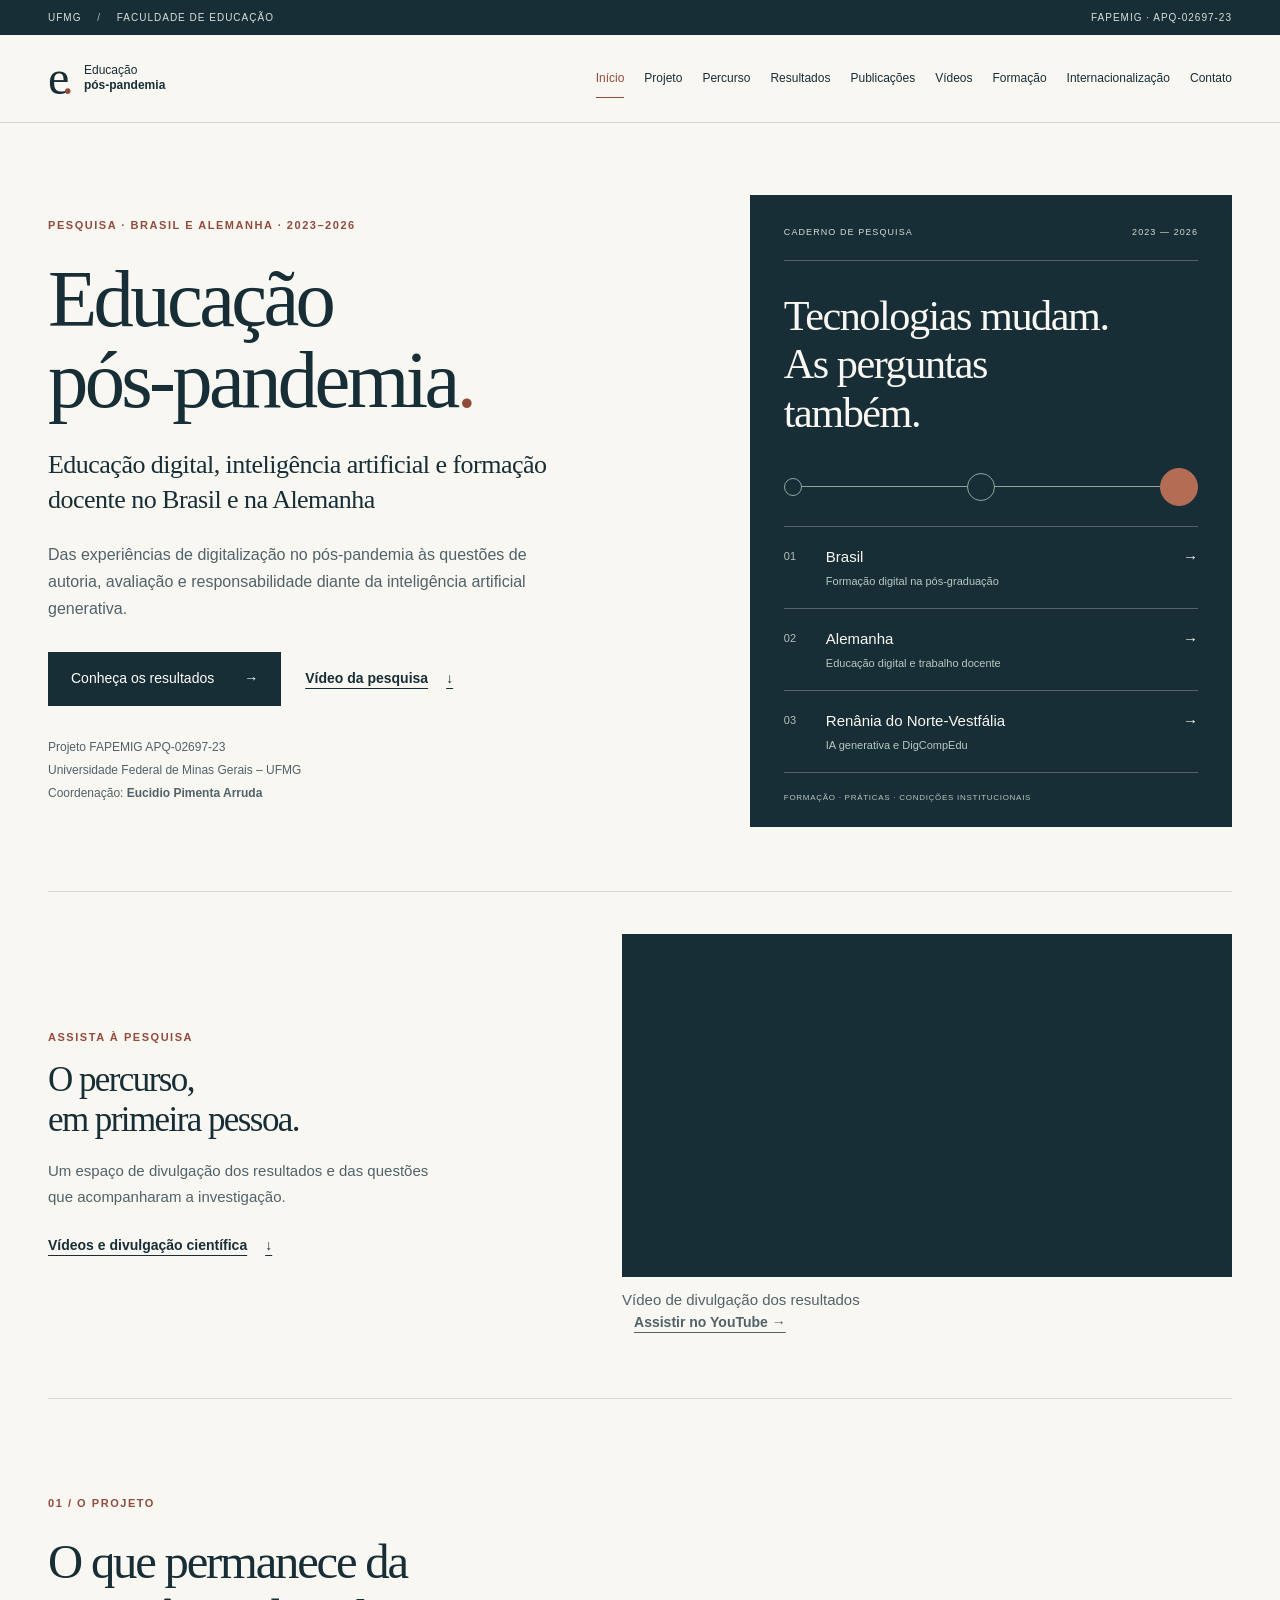
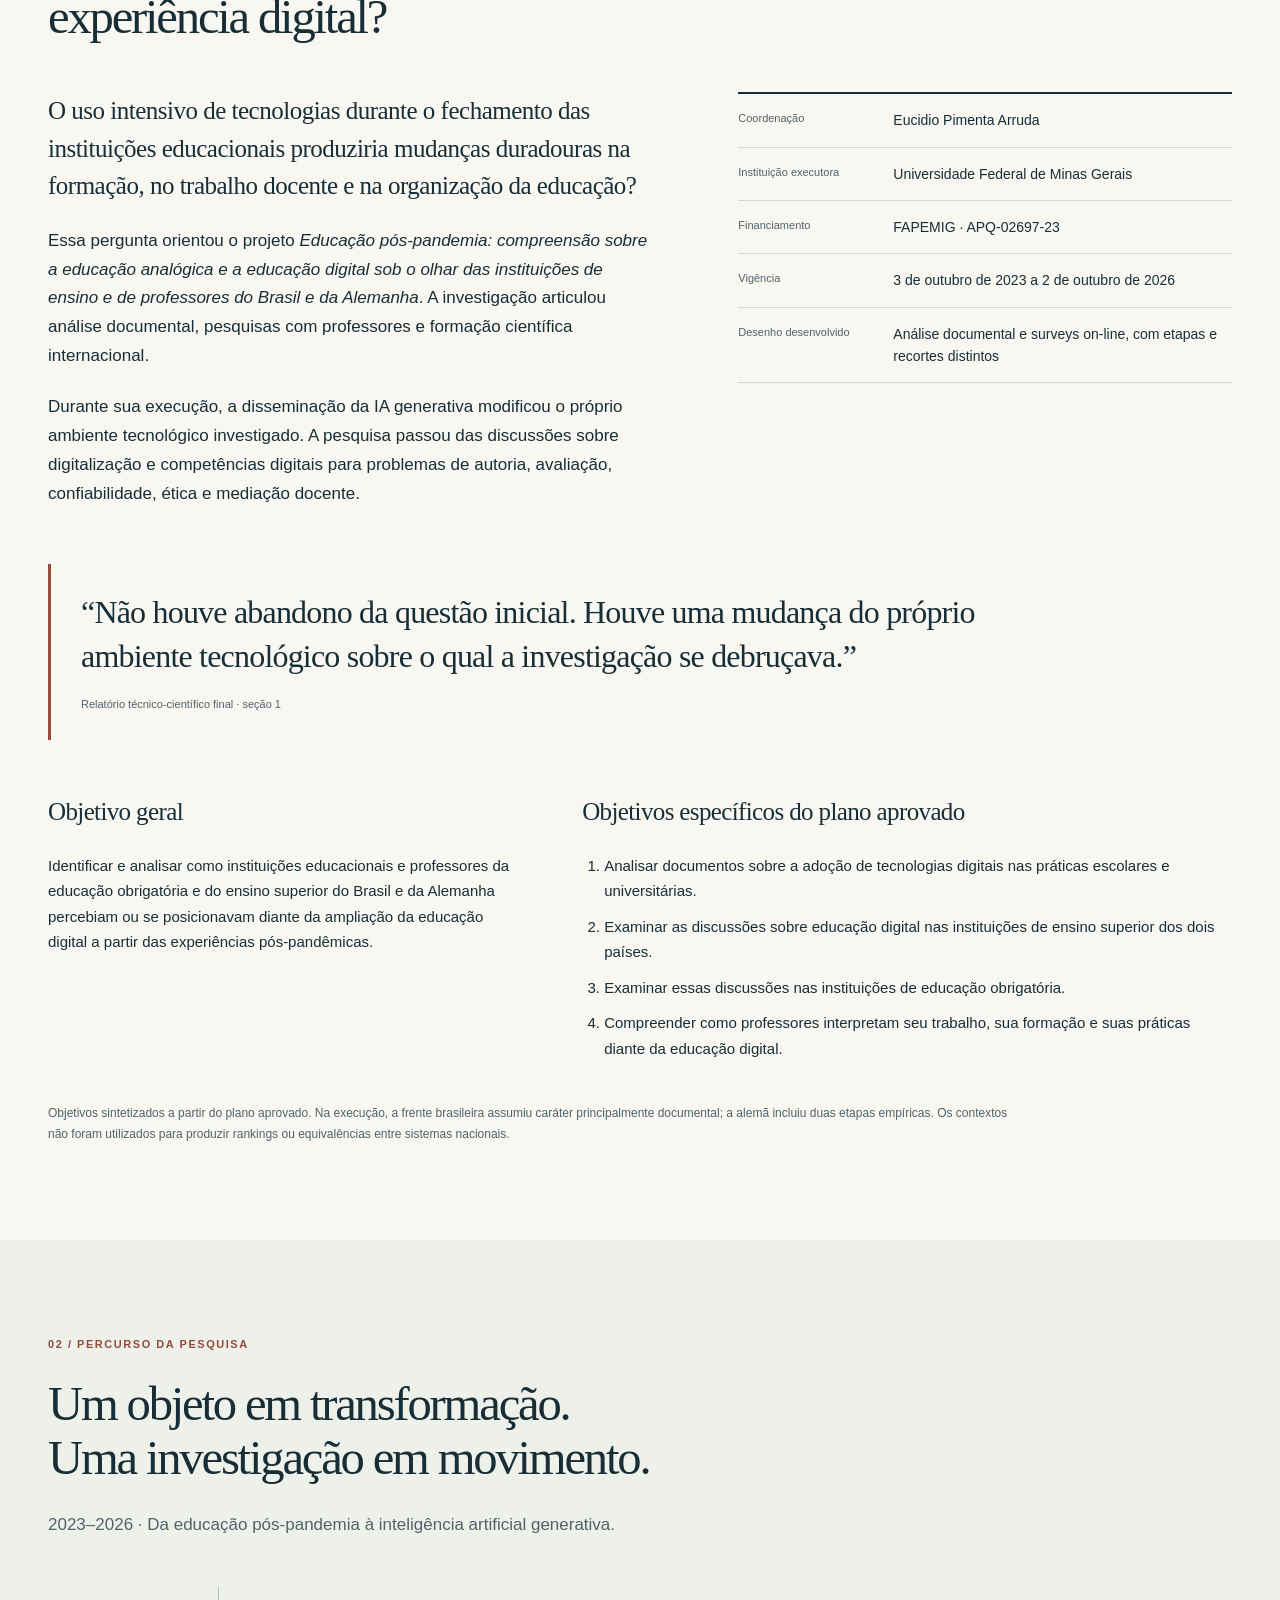
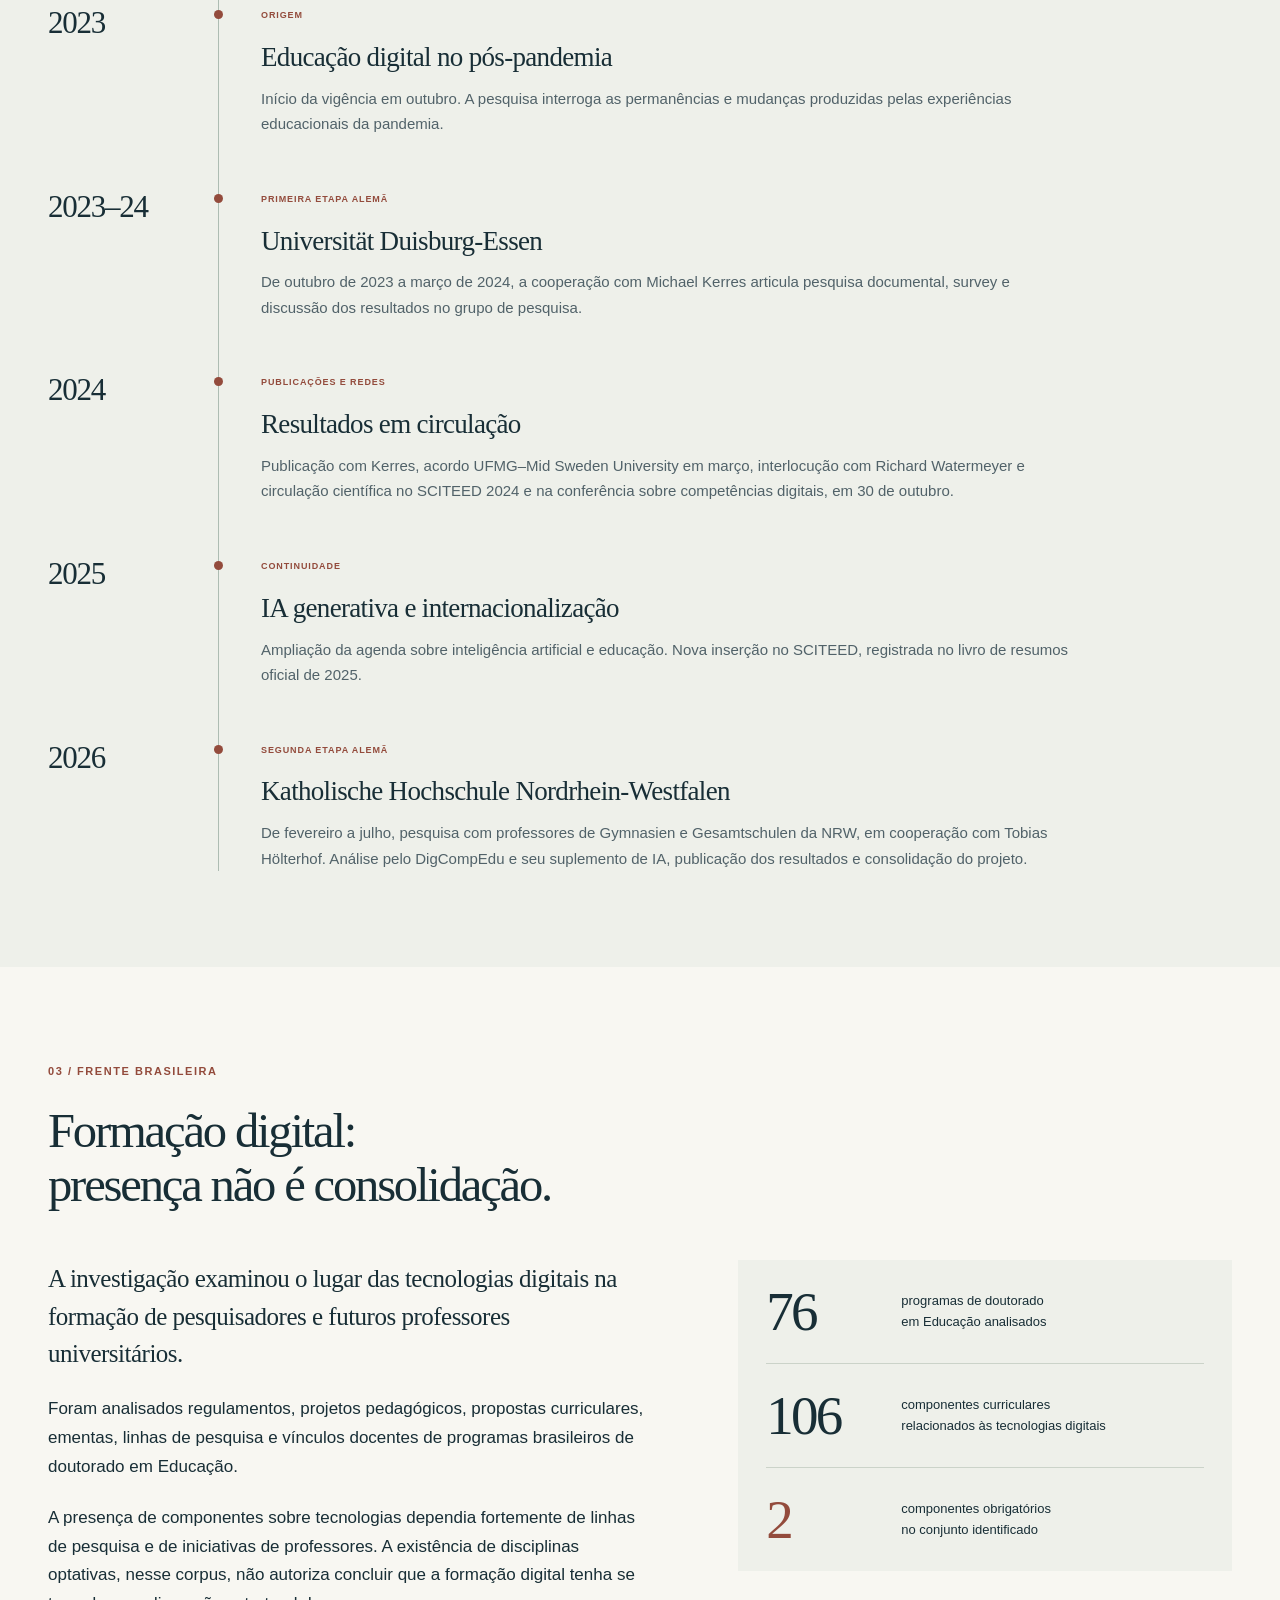
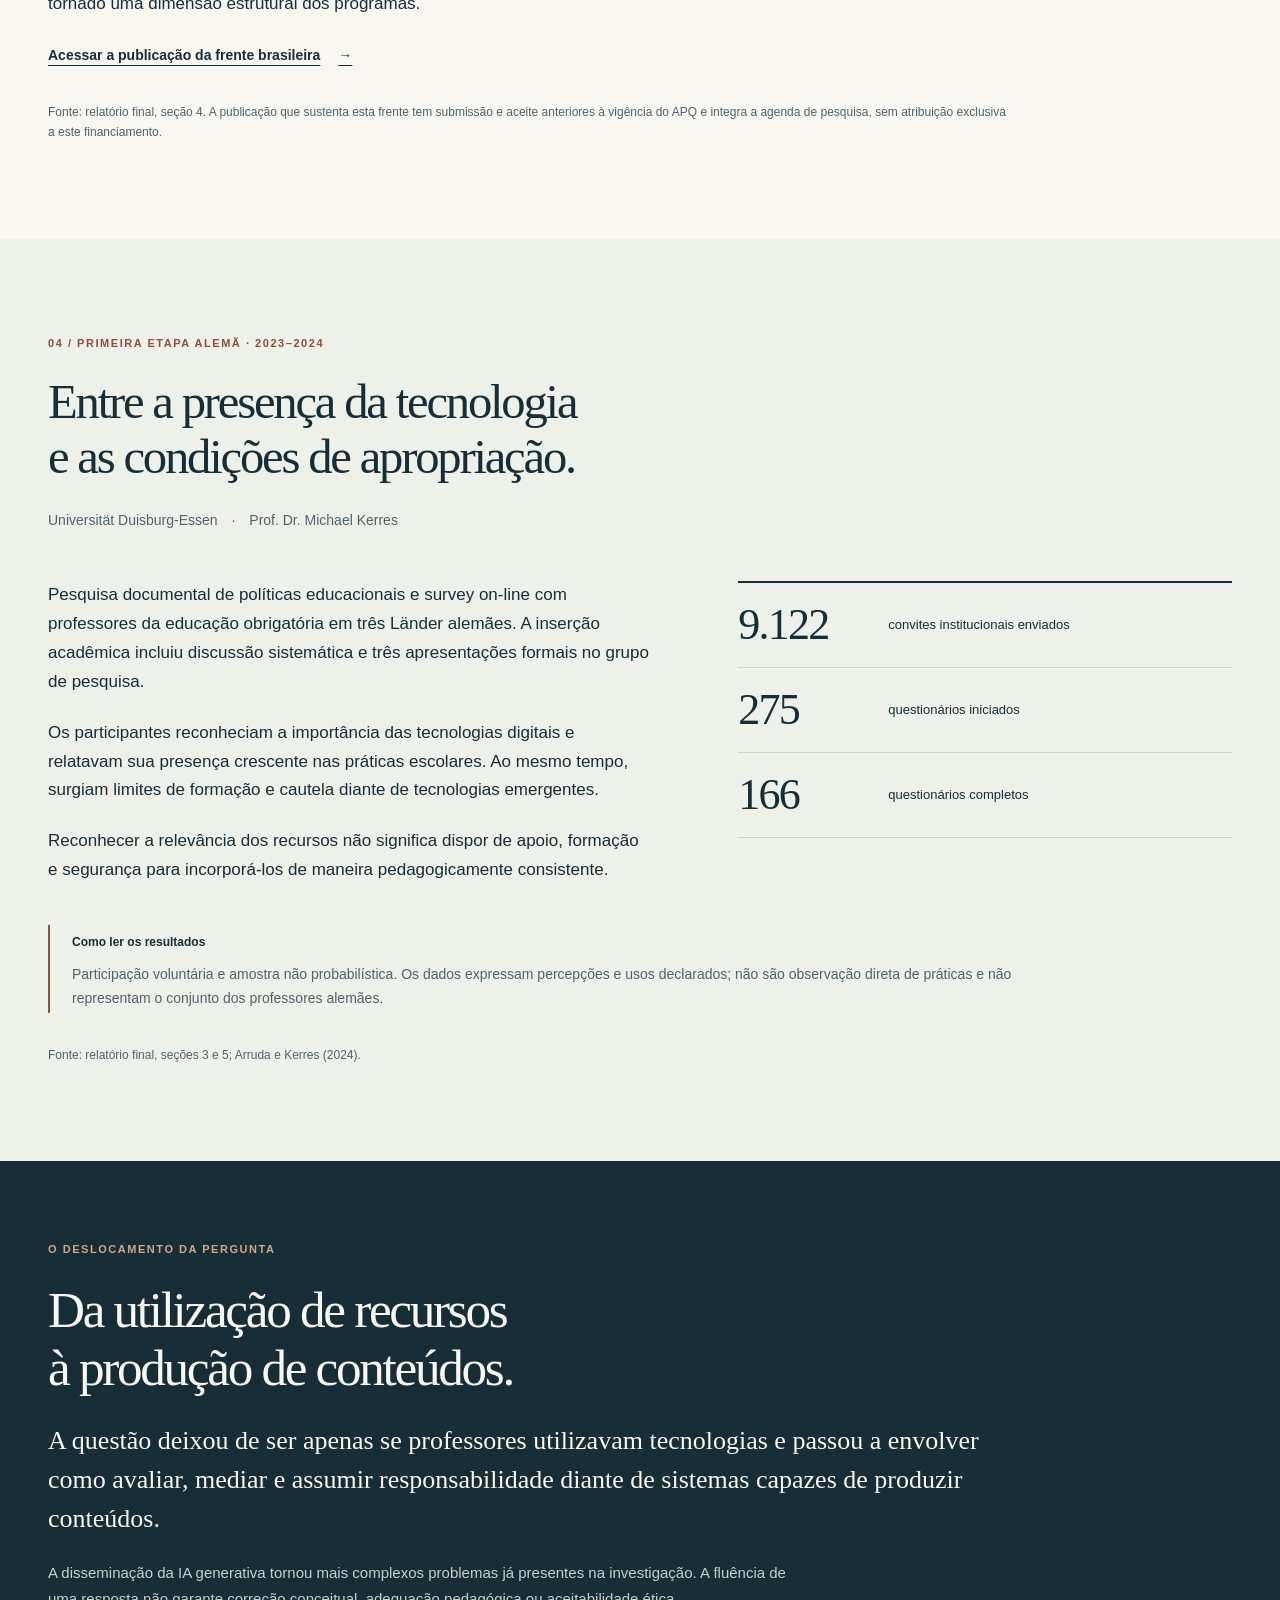
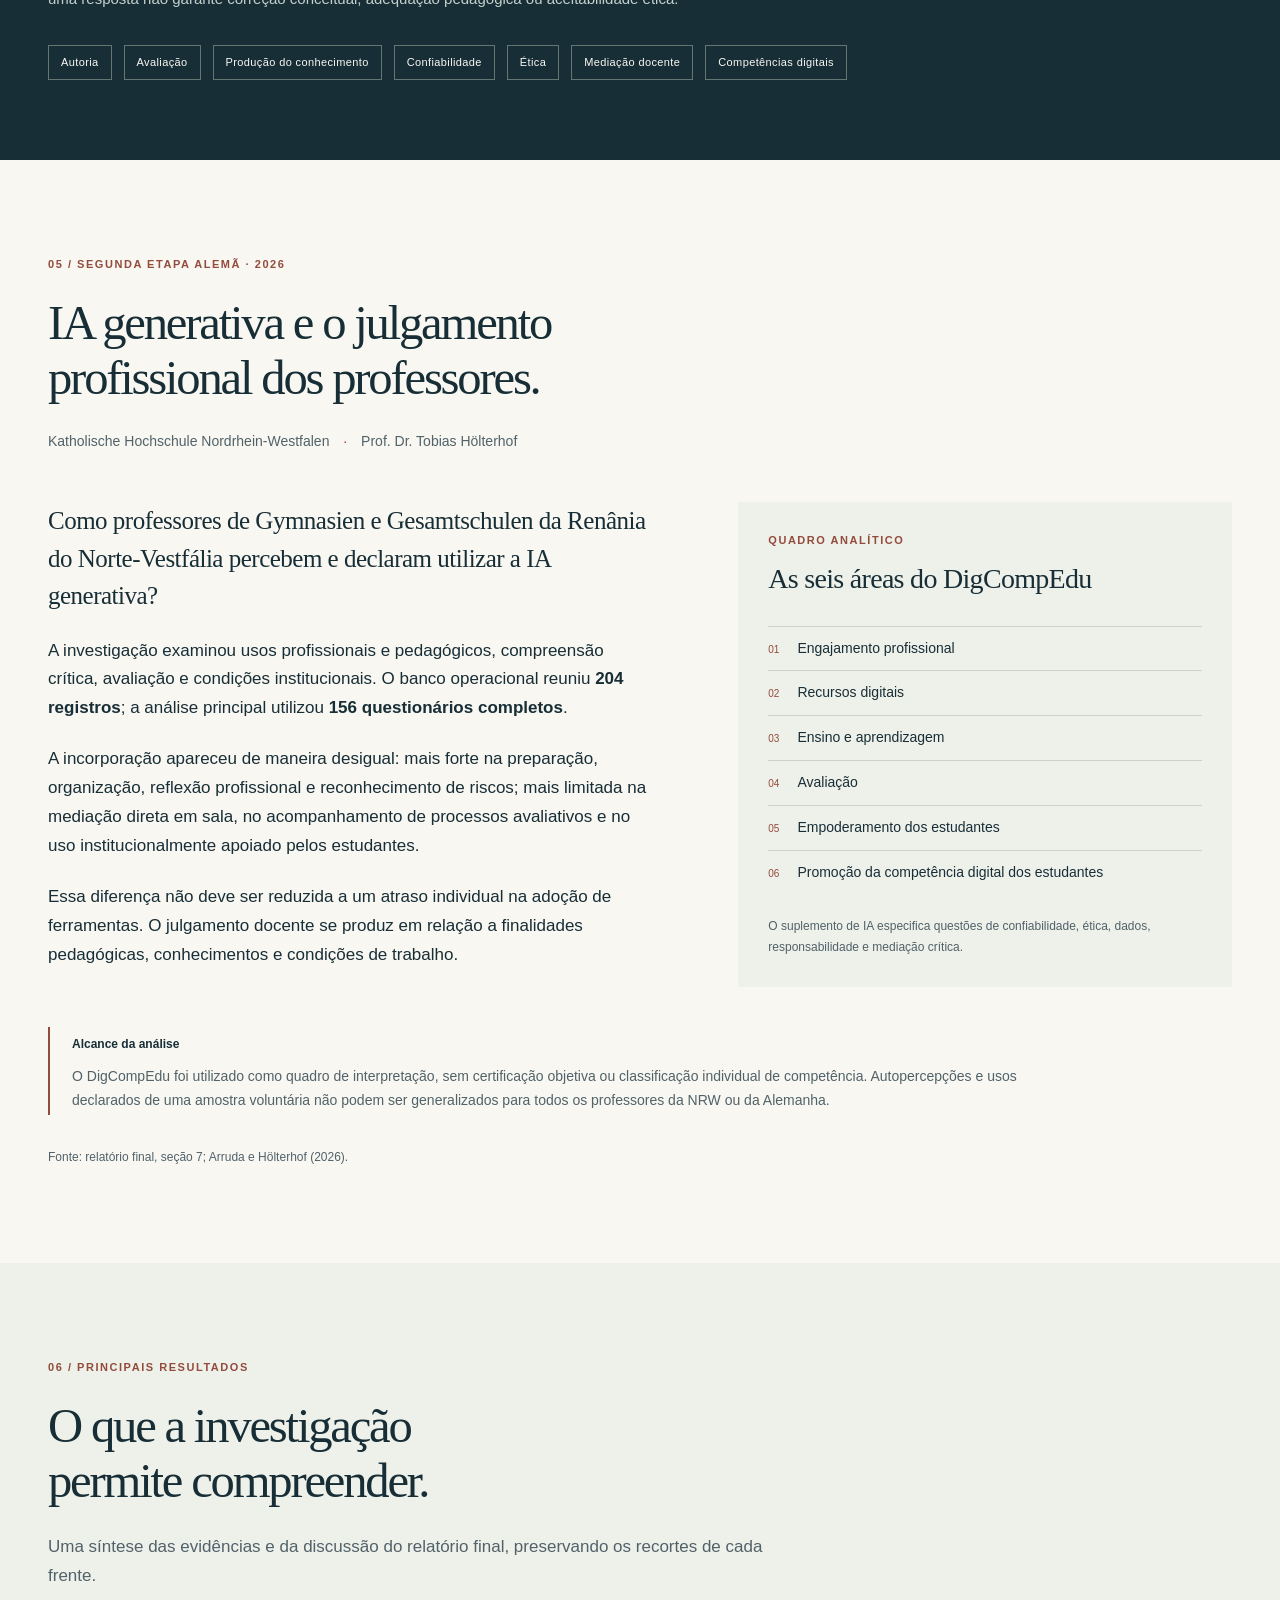
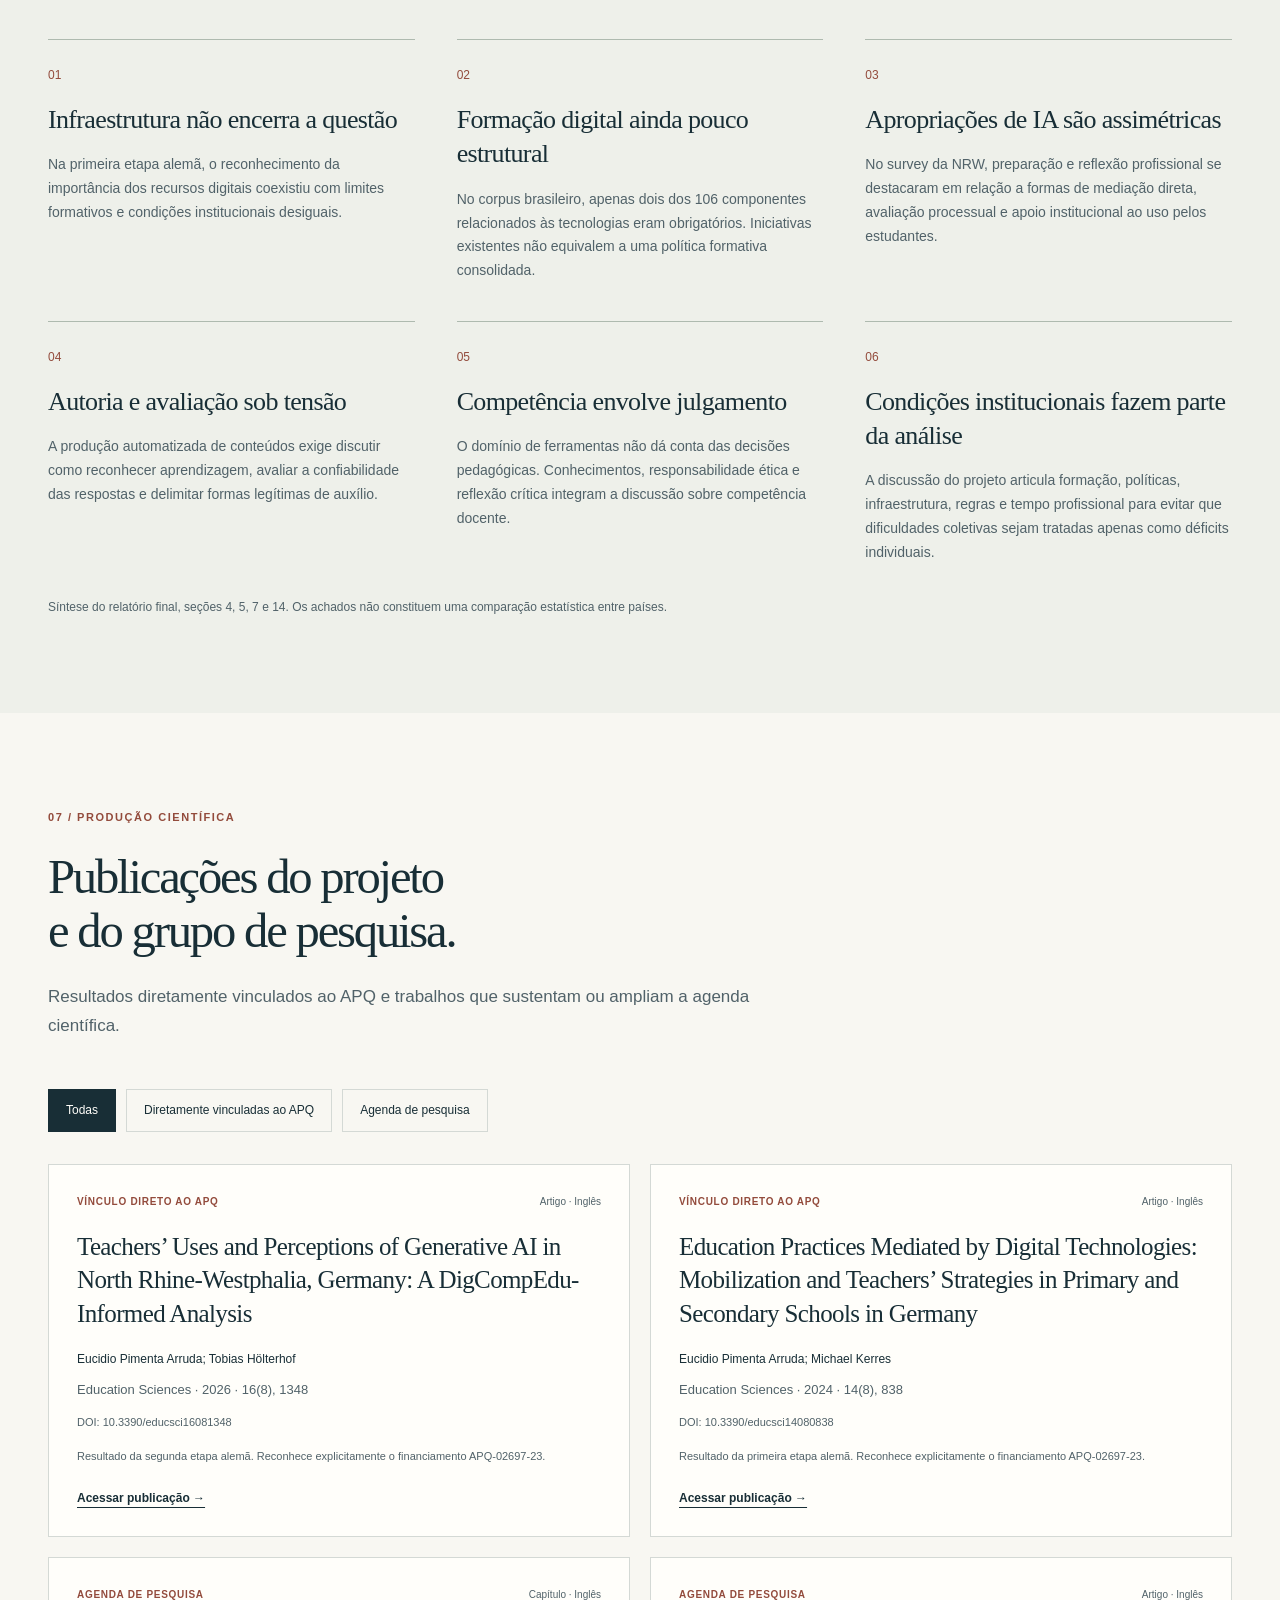
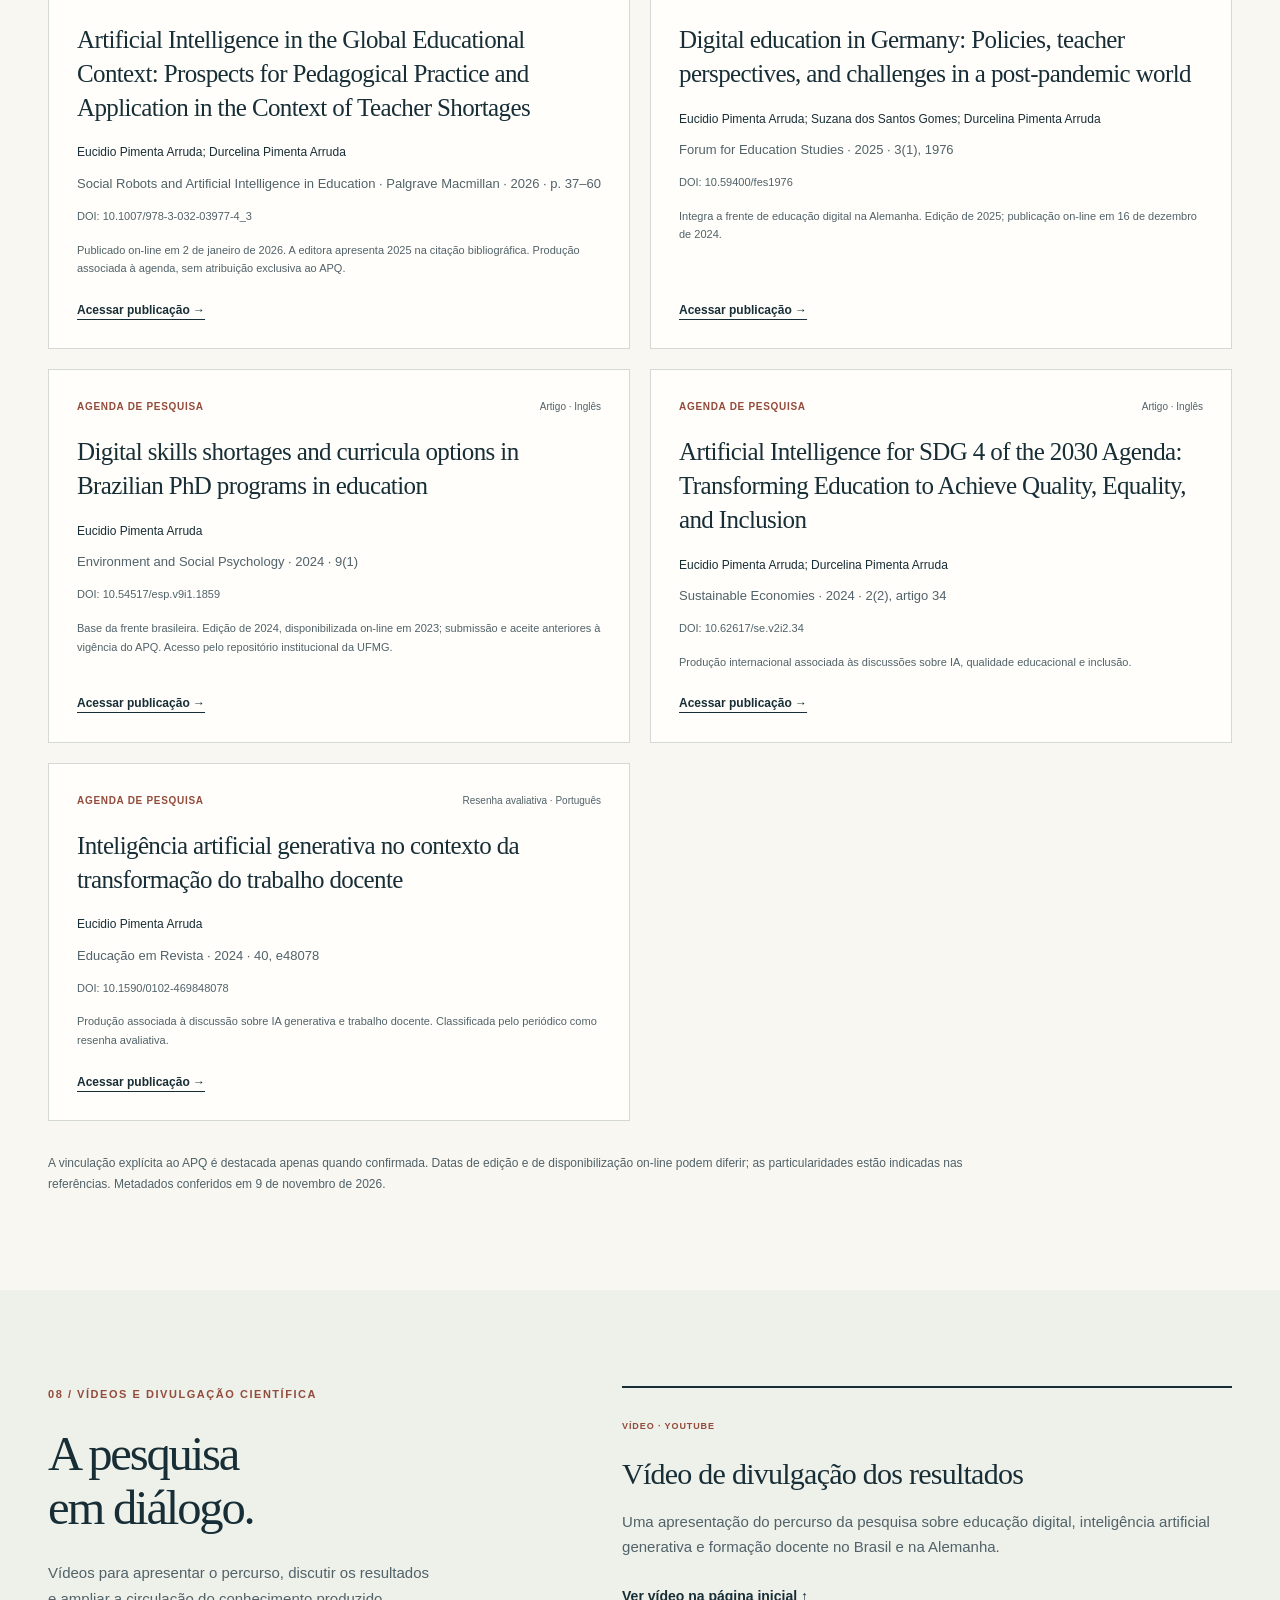
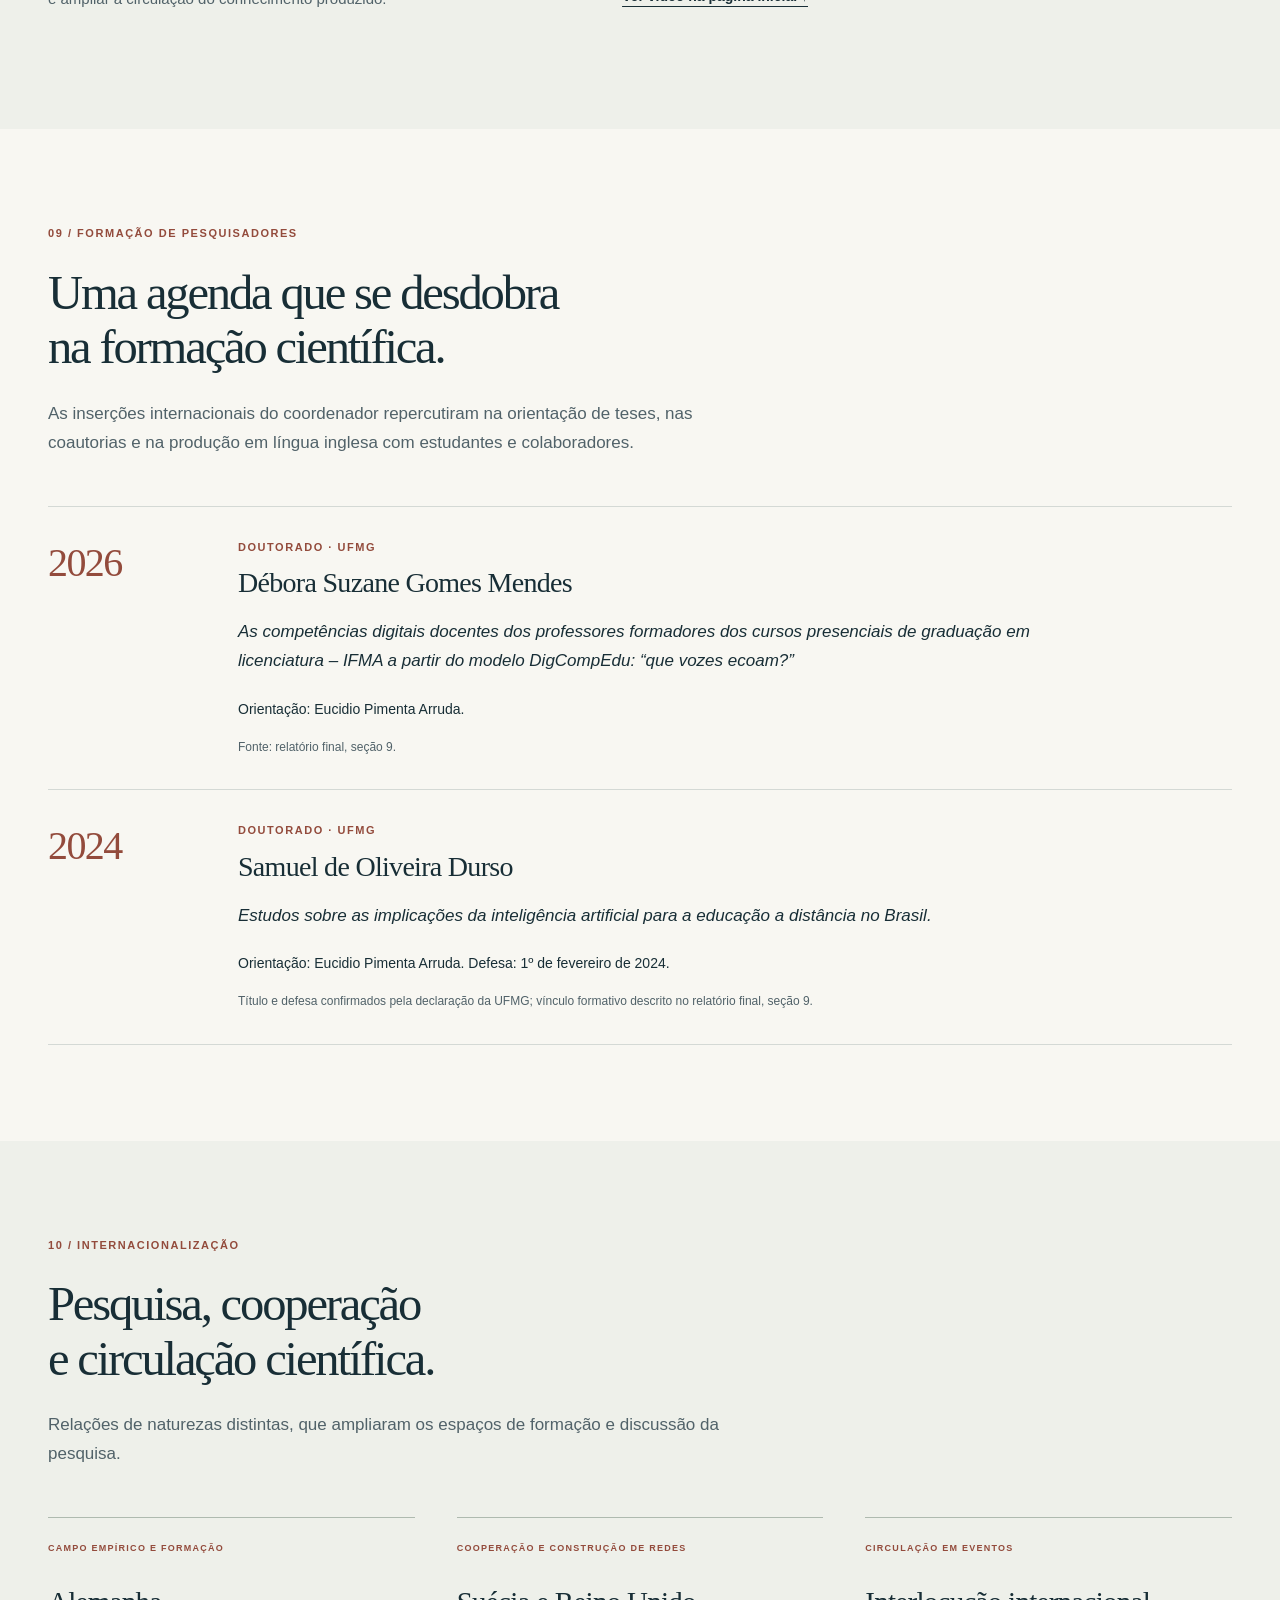
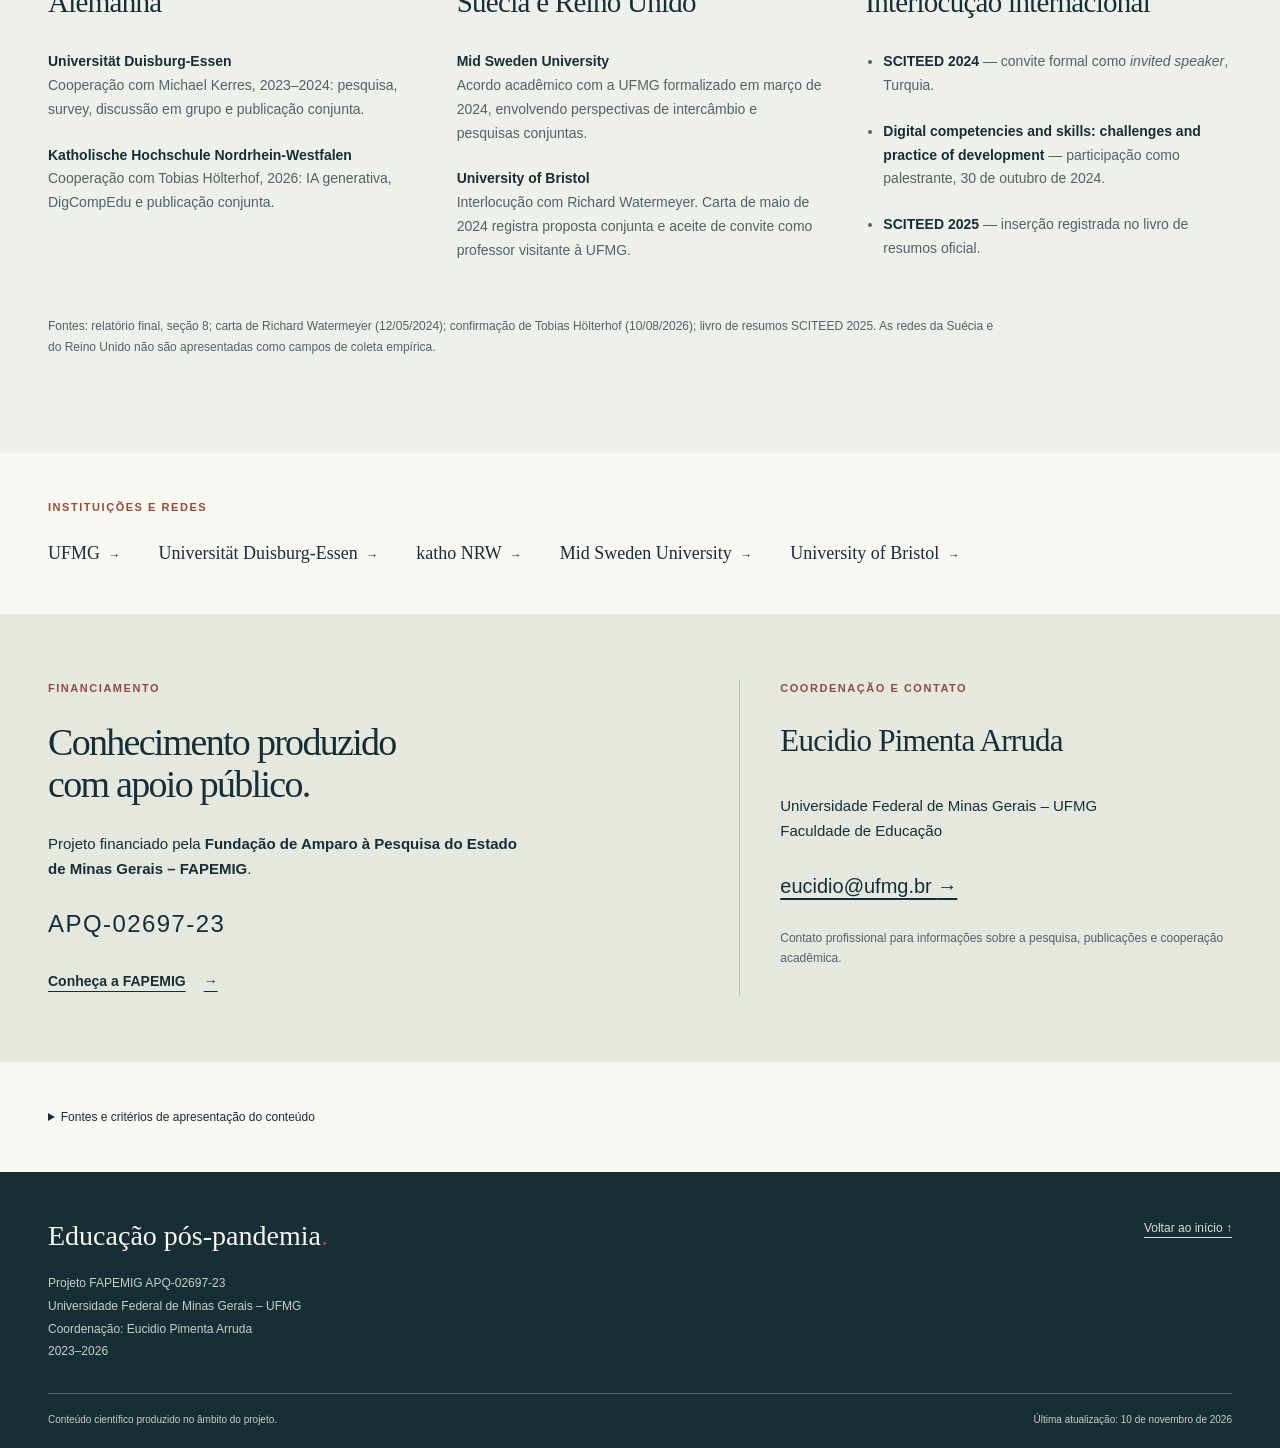
==== commit 530f7278: "Atualiza player e carregamento da homepage" ====
--- a/index.html
+++ b/index.html
@@ -7,7 +7,7 @@
 <meta name="author" content="Eucidio Pimenta Arruda"><meta name="theme-color" content="#182e36">
 <meta property="og:type" content="website"><meta property="og:locale" content="pt_BR"><meta property="og:title" content="Educação pós-pandemia · Brasil e Alemanha"><meta property="og:description" content="Educação digital, inteligência artificial e formação docente. Resultados do projeto UFMG · FAPEMIG APQ-02697-23, 2023–2026.">
 <link rel="icon" type="image/svg+xml" href="assets/favicon.svg"><link rel="stylesheet" href="styles.css">
-<script src="dados.js" defer></script><script src="script.js" defer></script>
+<script src="dados.js?v=20261110" defer></script><script src="script.js" defer></script>
 <script type="application/ld+json">{"@context":"https://schema.org","@type":"ResearchProject","name":"Educação pós-pandemia: compreensão sobre a educação analógica e a educação digital sob o olhar das instituições de ensino e de professores do Brasil e da Alemanha","identifier":"APQ-02697-23","startDate":"2023-10-03","endDate":"2026-10-02","description":"Pesquisa sobre educação digital, inteligência artificial generativa e formação docente no Brasil e na Alemanha.","funder":{"@type":"Organization","name":"Fundação de Amparo à Pesquisa do Estado de Minas Gerais – FAPEMIG"},"parentOrganization":{"@type":"CollegeOrUniversity","name":"Universidade Federal de Minas Gerais – UFMG"},"member":{"@type":"Person","name":"Eucidio Pimenta Arruda"}}</script>
 </head>
 <body>
@@ -24,7 +24,7 @@
  <aside class="research-cover" aria-label="Três frentes de investigação"><div class="cover-top"><span>CADERNO DE PESQUISA</span><span>2023 — 2026</span></div><p class="cover-title">Tecnologias mudam.<br> As perguntas<br> também.</p><div class="cover-line" aria-hidden="true"><span></span><span></span><span></span></div><a href="#brasil"><span class="cover-number">01</span><span>Brasil<small>Formação digital na pós-graduação</small></span><span aria-hidden="true">→</span></a><a href="#alemanha-digital"><span class="cover-number">02</span><span>Alemanha<small>Educação digital e trabalho docente</small></span><span aria-hidden="true">→</span></a><a href="#alemanha-ia"><span class="cover-number">03</span><span>Renânia do Norte-Vestfália<small>IA generativa e DigCompEdu</small></span><span aria-hidden="true">→</span></a><div class="cover-bottom">FORMAÇÃO · PRÁTICAS · CONDIÇÕES INSTITUCIONAIS</div></aside>
 </section>
 <!-- VÍDEO PRINCIPAL FIXADO NA ABERTURA. Cole o link definitivo em dados.js > videos[0].url. -->
-<section id="video-principal" class="featured-video wrap" aria-labelledby="video-title"><div><p class="eyebrow">ASSISTA À PESQUISA</p><h2 id="video-title">O percurso,<br> em primeira pessoa.</h2><p>Um espaço de divulgação dos resultados e das questões que acompanharam a investigação.</p><a class="text-link" href="#videos">Vídeos e divulgação científica <span aria-hidden="true">↓</span></a></div><div id="featured-player" class="video-slot"><div class="video-placeholder"><span class="play-mark" aria-hidden="true">▶</span><strong>Vídeo de divulgação dos resultados — em preparação</strong><span>Educação pós-pandemia · UFMG / FAPEMIG</span></div></div></section>
+<section id="video-principal" class="featured-video wrap" aria-labelledby="video-title"><div><p class="eyebrow">ASSISTA À PESQUISA</p><h2 id="video-title">O percurso,<br> em primeira pessoa.</h2><p>Um espaço de divulgação dos resultados e das questões que acompanharam a investigação.</p><a class="text-link" href="#videos">Vídeos e divulgação científica <span aria-hidden="true">↓</span></a></div><div id="featured-player" class="video-slot"><div class="player"><iframe src="https://www.youtube-nocookie.com/embed/KfOsAgxaTik" title="Vídeo de divulgação dos resultados" loading="lazy" referrerpolicy="strict-origin-when-cross-origin" allow="accelerometer; autoplay; clipboard-write; encrypted-media; gyroscope; picture-in-picture; web-share" allowfullscreen></iframe></div><p class="video-caption">Vídeo de divulgação dos resultados · <a href="https://youtu.be/KfOsAgxaTik" target="_blank" rel="noopener noreferrer">Assistir no YouTube</a></p></div></section>
 <section id="projeto" class="section wrap">
  <div class="section-heading"><p class="eyebrow">01 / O PROJETO</p><h2>O que permanece da<br> experiência digital?</h2></div>
  <div class="split"><div class="prose"><p class="lead">O uso intensivo de tecnologias durante o fechamento das instituições educacionais produziria mudanças duradouras na formação, no trabalho docente e na organização da educação?</p><p>Essa pergunta orientou o projeto <em>Educação pós-pandemia: compreensão sobre a educação analógica e a educação digital sob o olhar das instituições de ensino e de professores do Brasil e da Alemanha</em>. A investigação articulou análise documental, pesquisas com professores e formação científica internacional.</p><p>Durante sua execução, a disseminação da IA generativa modificou o próprio ambiente tecnológico investigado. A pesquisa passou das discussões sobre digitalização e competências digitais para problemas de autoria, avaliação, confiabilidade, ética e mediação docente.</p></div><div class="project-facts"><dl><div><dt>Coordenação</dt><dd>Eucidio Pimenta Arruda</dd></div><div><dt>Instituição executora</dt><dd>Universidade Federal de Minas Gerais</dd></div><div><dt>Financiamento</dt><dd>FAPEMIG · APQ-02697-23</dd></div><div><dt>Vigência</dt><dd>3 de outubro de 2023 a 2 de outubro de 2026</dd></div><div><dt>Desenho desenvolvido</dt><dd>Análise documental e surveys on-line, com etapas e recortes distintos</dd></div></dl></div></div>
@@ -47,12 +47,12 @@
 <article class="publication"><div class="pub-top"><span class="pub-group">AGENDA DE PESQUISA</span><span>Artigo · Inglês</span></div><h3 lang="en">Digital skills shortages and curricula options in Brazilian PhD programs in education</h3><p class="pub-authors">Eucidio Pimenta Arruda</p><p class="pub-venue">Environment and Social Psychology · 2024 · 9(1)</p><p class="pub-doi">DOI: 10.54517/esp.v9i1.1859</p><p class="pub-note">Base da frente brasileira. Edição de 2024, disponibilizada on-line em 2023; submissão e aceite anteriores à vigência do APQ. Acesso pelo repositório institucional da UFMG.</p><a class="text-link" href="https://repositorio.ufmg.br/handle/1843/77615" target="_blank" rel="noopener noreferrer">Acessar publicação →</a></article>
 <article class="publication"><div class="pub-top"><span class="pub-group">AGENDA DE PESQUISA</span><span>Artigo · Inglês</span></div><h3 lang="en">Artificial Intelligence for SDG 4 of the 2030 Agenda: Transforming Education to Achieve Quality, Equality, and Inclusion</h3><p class="pub-authors">Eucidio Pimenta Arruda; Durcelina Pimenta Arruda</p><p class="pub-venue">Sustainable Economies · 2024 · 2(2), artigo 34</p><p class="pub-doi">DOI: 10.62617/se.v2i2.34</p><p class="pub-note">Produção internacional associada às discussões sobre IA, qualidade educacional e inclusão.</p><a class="text-link" href="https://ojs.sin-chn.com/index.php/SE/article/view/34" target="_blank" rel="noopener noreferrer">Acessar publicação →</a></article>
 <article class="publication"><div class="pub-top"><span class="pub-group">AGENDA DE PESQUISA</span><span>Resenha avaliativa · Português</span></div><h3>Inteligência artificial generativa no contexto da transformação do trabalho docente</h3><p class="pub-authors">Eucidio Pimenta Arruda</p><p class="pub-venue">Educação em Revista · 2024 · 40, e48078</p><p class="pub-doi">DOI: 10.1590/0102-469848078</p><p class="pub-note">Produção associada à discussão sobre IA generativa e trabalho docente. Classificada pelo periódico como resenha avaliativa.</p><a class="text-link" href="https://periodicos.ufmg.br/index.php/edrevista/article/view/48078" target="_blank" rel="noopener noreferrer">Acessar publicação →</a></article></div><p class="source-note">A vinculação explícita ao APQ é destacada apenas quando confirmada. Datas de edição e de disponibilização on-line podem diferir; as particularidades estão indicadas nas referências. Metadados conferidos em 9 de novembro de 2026.</p></section>
-<section id="videos" class="section tint"><div class="wrap video-section"><div><p class="eyebrow">08 / VÍDEOS E DIVULGAÇÃO CIENTÍFICA</p><h2>A pesquisa<br> em diálogo.</h2><p>Vídeos para apresentar o percurso, discutir os resultados e ampliar a circulação do conhecimento produzido.</p></div><div id="video-library"><article class="video-description"><span class="tag">EM PREPARAÇÃO</span><h3>Vídeo de divulgação dos resultados</h3><p>Uma apresentação do projeto sobre educação digital, inteligência artificial generativa e formação docente no Brasil e na Alemanha.</p><a class="text-link" href="#video-principal">Ver espaço do vídeo na página inicial <span aria-hidden="true">↑</span></a></article></div></div></section>
+<section id="videos" class="section tint"><div class="wrap video-section"><div><p class="eyebrow">08 / VÍDEOS E DIVULGAÇÃO CIENTÍFICA</p><h2>A pesquisa<br> em diálogo.</h2><p>Vídeos para apresentar o percurso, discutir os resultados e ampliar a circulação do conhecimento produzido.</p></div><div id="video-library"><article class="video-description"><span class="tag">VÍDEO · YOUTUBE</span><h3>Vídeo de divulgação dos resultados</h3><p>Uma apresentação do projeto sobre educação digital, inteligência artificial generativa e formação docente no Brasil e na Alemanha.</p><a class="text-link" href="#video-principal">Ver espaço do vídeo na página inicial <span aria-hidden="true">↑</span></a></article></div></div></section>
 <section id="formacao" class="section wrap"><div class="section-heading"><p class="eyebrow">09 / FORMAÇÃO DE PESQUISADORES</p><h2>Uma agenda que se desdobra<br> na formação científica.</h2><p>As inserções internacionais do coordenador repercutiram na orientação de teses, nas coautorias e na produção em língua inglesa com estudantes e colaboradores.</p></div><div class="theses"><article><span class="thesis-year">2026</span><div><p class="eyebrow">DOUTORADO · UFMG</p><h3>Débora Suzane Gomes Mendes</h3><p><em>As competências digitais docentes dos professores formadores dos cursos presenciais de graduação em licenciatura – IFMA a partir do modelo DigCompEdu: “que vozes ecoam?”</em></p><p class="small">Orientação: Eucidio Pimenta Arruda.</p><p class="source-note">Fonte: relatório final, seção 9.</p></div></article><article><span class="thesis-year">2024</span><div><p class="eyebrow">DOUTORADO · UFMG</p><h3>Samuel de Oliveira Durso</h3><p><em>Estudos sobre as implicações da inteligência artificial para a educação a distância no Brasil.</em></p><p class="small">Orientação: Eucidio Pimenta Arruda. Defesa: 1º de fevereiro de 2024.</p><p class="source-note">Título e defesa confirmados pela declaração da UFMG; vínculo formativo descrito no relatório final, seção 9.</p></div></article></div></section>
 <section id="internacionalizacao" class="section tint"><div class="wrap"><div class="section-heading"><p class="eyebrow">10 / INTERNACIONALIZAÇÃO</p><h2>Pesquisa, cooperação<br> e circulação científica.</h2><p>Relações de naturezas distintas, que ampliaram os espaços de formação e discussão da pesquisa.</p></div><div class="international-grid"><article><p class="eyebrow">CAMPO EMPÍRICO E FORMAÇÃO</p><h3>Alemanha</h3><p><strong>Universität Duisburg-Essen</strong><br> Cooperação com Michael Kerres, 2023–2024: pesquisa, survey, discussão em grupo e publicação conjunta.</p><p><strong>Katholische Hochschule Nordrhein-Westfalen</strong><br> Cooperação com Tobias Hölterhof, 2026: IA generativa, DigCompEdu e publicação conjunta.</p></article><article><p class="eyebrow">COOPERAÇÃO E CONSTRUÇÃO DE REDES</p><h3>Suécia e Reino Unido</h3><p><strong>Mid Sweden University</strong><br> Acordo acadêmico com a UFMG formalizado em março de 2024, envolvendo perspectivas de intercâmbio e pesquisas conjuntas.</p><p><strong>University of Bristol</strong><br> Interlocução com Richard Watermeyer. Carta de maio de 2024 registra proposta conjunta e aceite de convite como professor visitante à UFMG.</p></article><article><p class="eyebrow">CIRCULAÇÃO EM EVENTOS</p><h3>Interlocução internacional</h3><ul><li><strong>SCITEED 2024</strong> — convite formal como <em>invited speaker</em>, Turquia.</li><li><strong>Digital competencies and skills: challenges and practice of development</strong> — participação como palestrante, 30 de outubro de 2024.</li><li><strong>SCITEED 2025</strong> — inserção registrada no livro de resumos oficial.</li></ul></article></div><p class="source-note">Fontes: relatório final, seção 8; carta de Richard Watermeyer (12/05/2024); confirmação de Tobias Hölterhof (10/08/2026); livro de resumos SCITEED 2025. As redes da Suécia e do Reino Unido não são apresentadas como campos de coleta empírica.</p></div></section>
 <section class="institutions wrap" aria-labelledby="institutions-title"><p class="eyebrow" id="institutions-title">INSTITUIÇÕES E REDES</p><div class="institution-links"><a href="https://ufmg.br/" target="_blank" rel="noopener noreferrer">UFMG <span aria-hidden="true">→</span></a><a href="https://www.uni-due.de/" target="_blank" rel="noopener noreferrer">Universität Duisburg-Essen <span aria-hidden="true">→</span></a><a href="https://katho-nrw.de/" target="_blank" rel="noopener noreferrer">katho NRW <span aria-hidden="true">→</span></a><a href="https://www.miun.se/en/" target="_blank" rel="noopener noreferrer">Mid Sweden University <span aria-hidden="true">→</span></a><a href="https://www.bristol.ac.uk/" target="_blank" rel="noopener noreferrer">University of Bristol <span aria-hidden="true">→</span></a></div><!-- Identidades institucionais em texto. Logotipos oficiais poderão ser inseridos aqui com autorização e arquivos adequados. --></section>
 <section id="contato" class="contact"><div class="wrap contact-grid"><div><p class="eyebrow">FINANCIAMENTO</p><h2>Conhecimento produzido<br> com apoio público.</h2><p>Projeto financiado pela <strong>Fundação de Amparo à Pesquisa do Estado de Minas Gerais – FAPEMIG</strong>.</p><p class="process">APQ-02697-23</p><a class="text-link" href="https://fapemig.br/" target="_blank" rel="noopener noreferrer">Conheça a FAPEMIG <span aria-hidden="true">→</span></a></div><div class="coordinator"><p class="eyebrow">COORDENAÇÃO E CONTATO</p><h3>Eucidio Pimenta Arruda</h3><p>Universidade Federal de Minas Gerais – UFMG<br> Faculdade de Educação</p><a class="contact-email" href="mailto:eucidio@ufmg.br">eucidio@ufmg.br <span aria-hidden="true">→</span></a><p class="small">Contato profissional para informações sobre a pesquisa, publicações e cooperação acadêmica.</p></div></div></section>
 <section class="wrap documentation"><details><summary>Fontes e critérios de apresentação do conteúdo</summary><p>Esta página se baseia prioritariamente no <em>Relatório Técnico-Científico Final do projeto APQ-02697-23</em>, especialmente nas seções 2 a 10, 13 e 14, e no termo do projeto aprovado. As publicações foram conferidas nas páginas dos periódicos, da editora e do repositório institucional da UFMG.</p><p>Dados de surveys são apresentados como autopercepções e usos declarados. Documentos são evidência de formulações e condições institucionais; sua existência não comprova práticas efetivas. Brasil e Alemanha correspondem a frentes com métodos e corpus distintos.</p><p>As teses são apresentadas conforme o relatório final. Os registros administrativos foram utilizados na conferência documental; a página divulga os resultados científicos.</p></details></section>
 </main>
-<footer><div class="wrap footer-top"><div><strong>Educação pós-pandemia<span class="accent">.</span></strong><p>Projeto FAPEMIG APQ-02697-23<br> Universidade Federal de Minas Gerais – UFMG<br> Coordenação: Eucidio Pimenta Arruda<br> 2023–2026</p></div><a href="#inicio" class="back-top">Voltar ao início ↑</a></div><div class="wrap footer-bottom"><p>Conteúdo científico produzido no âmbito do projeto.</p><p>Última atualização: <time datetime="2026-11-09">9 de novembro de 2026</time></p></div></footer>
+<footer><div class="wrap footer-top"><div><strong>Educação pós-pandemia<span class="accent">.</span></strong><p>Projeto FAPEMIG APQ-02697-23<br> Universidade Federal de Minas Gerais – UFMG<br> Coordenação: Eucidio Pimenta Arruda<br> 2023–2026</p></div><a href="#inicio" class="back-top">Voltar ao início ↑</a></div><div class="wrap footer-bottom"><p>Conteúdo científico produzido no âmbito do projeto.</p><p>Última atualização: <time datetime="2026-11-10">10 de novembro de 2026</time></p></div></footer>
 </body></html>
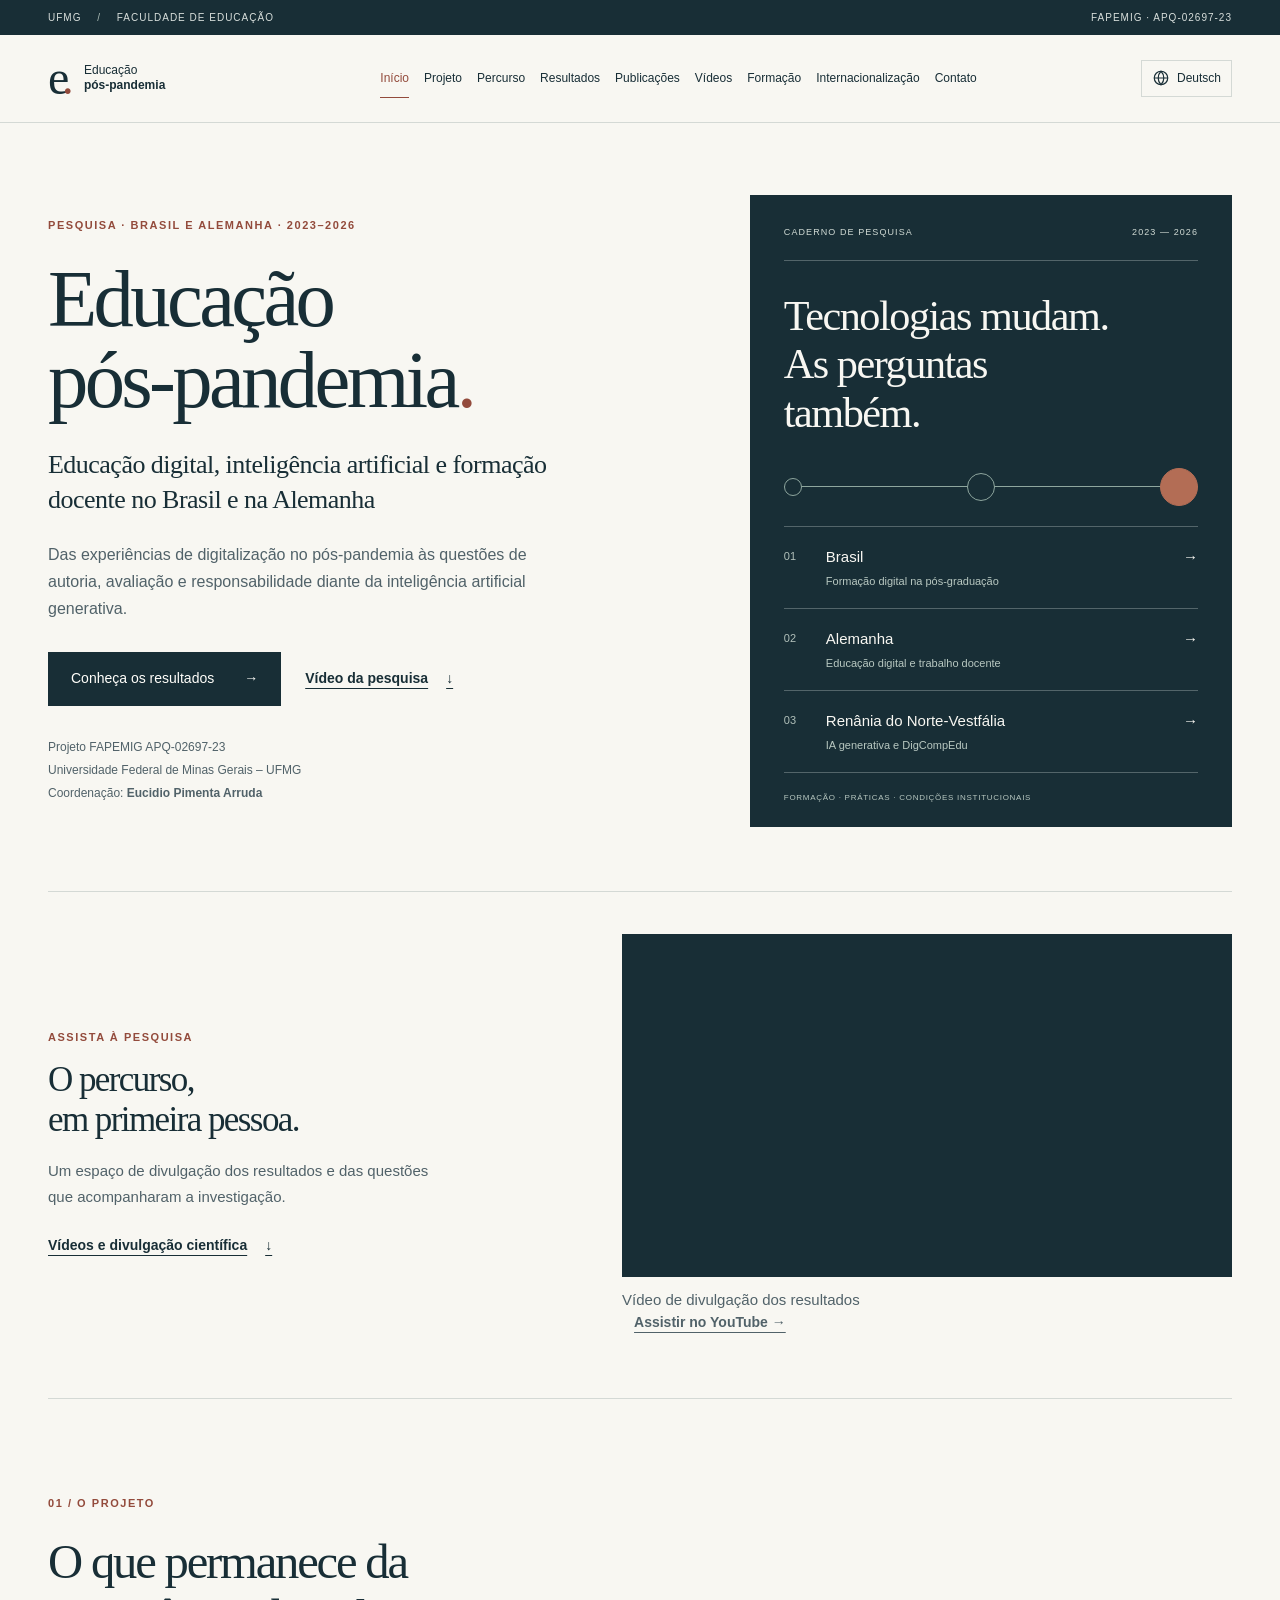
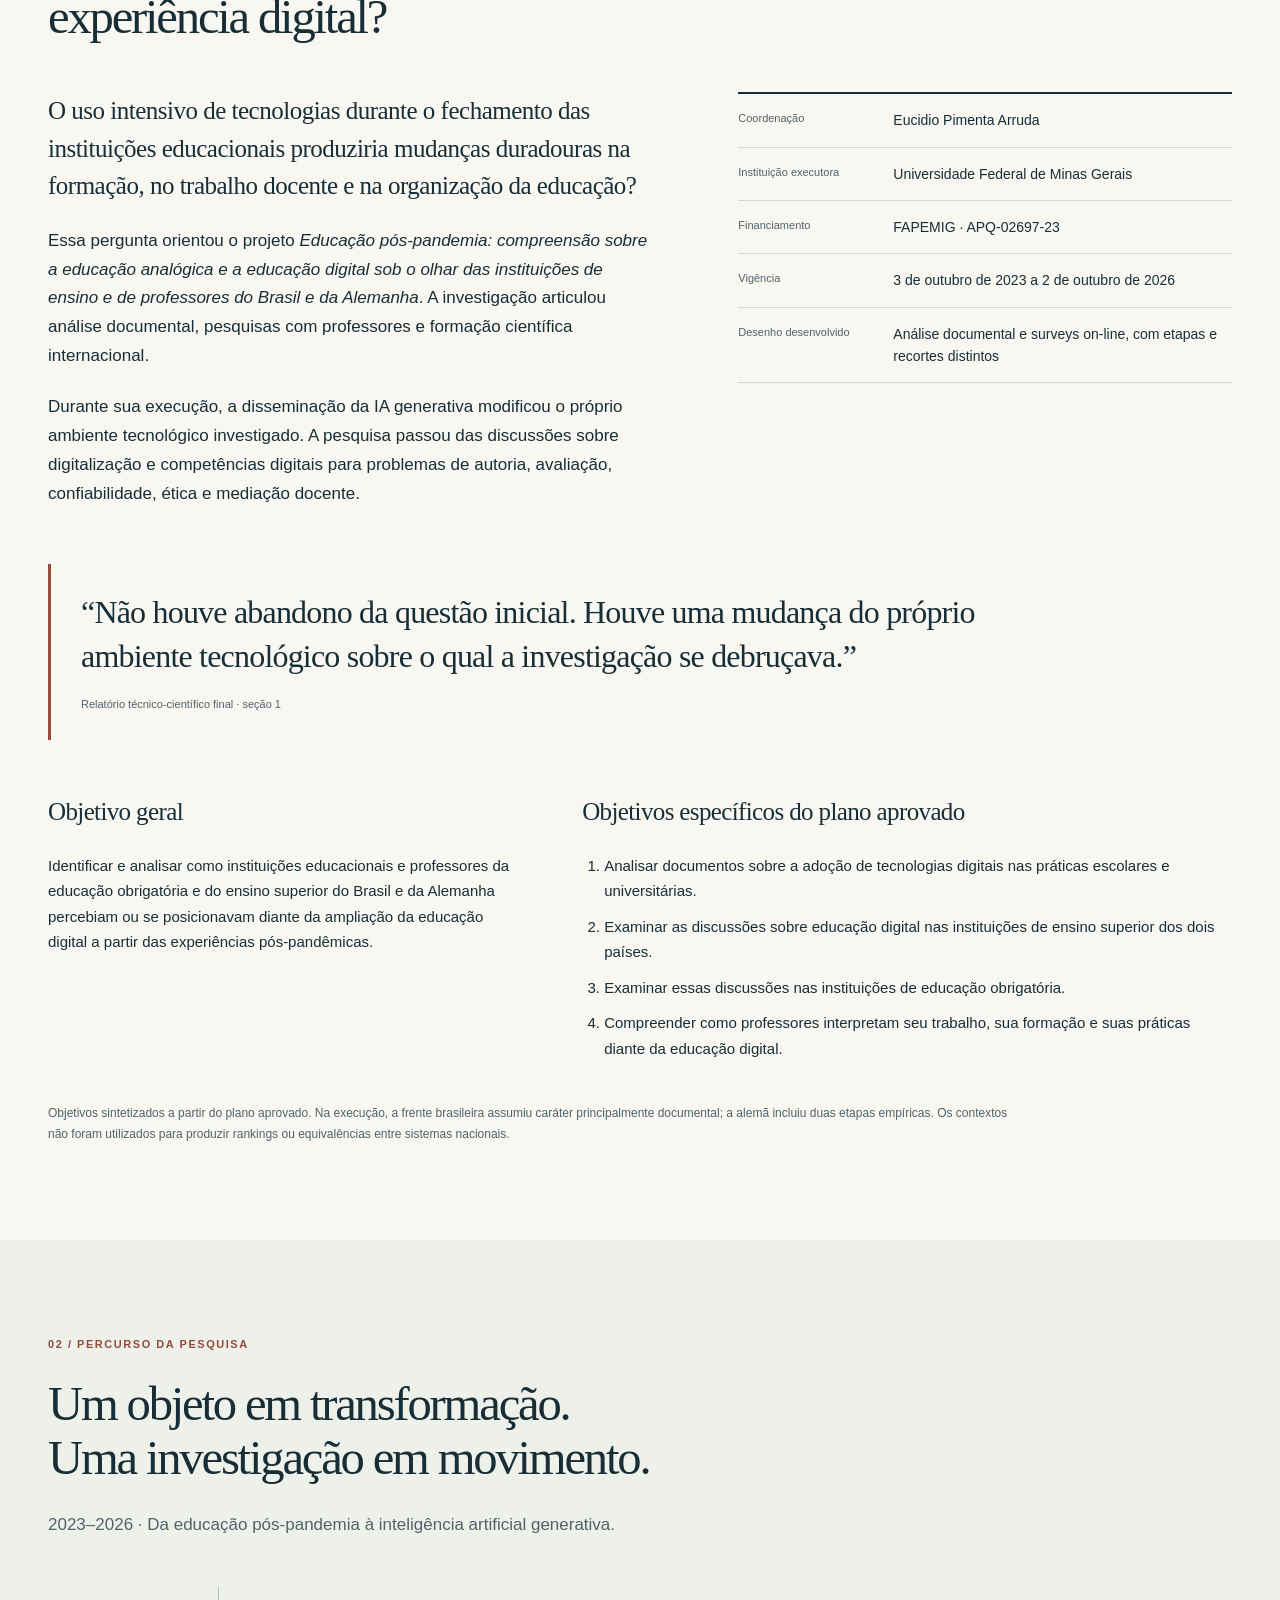
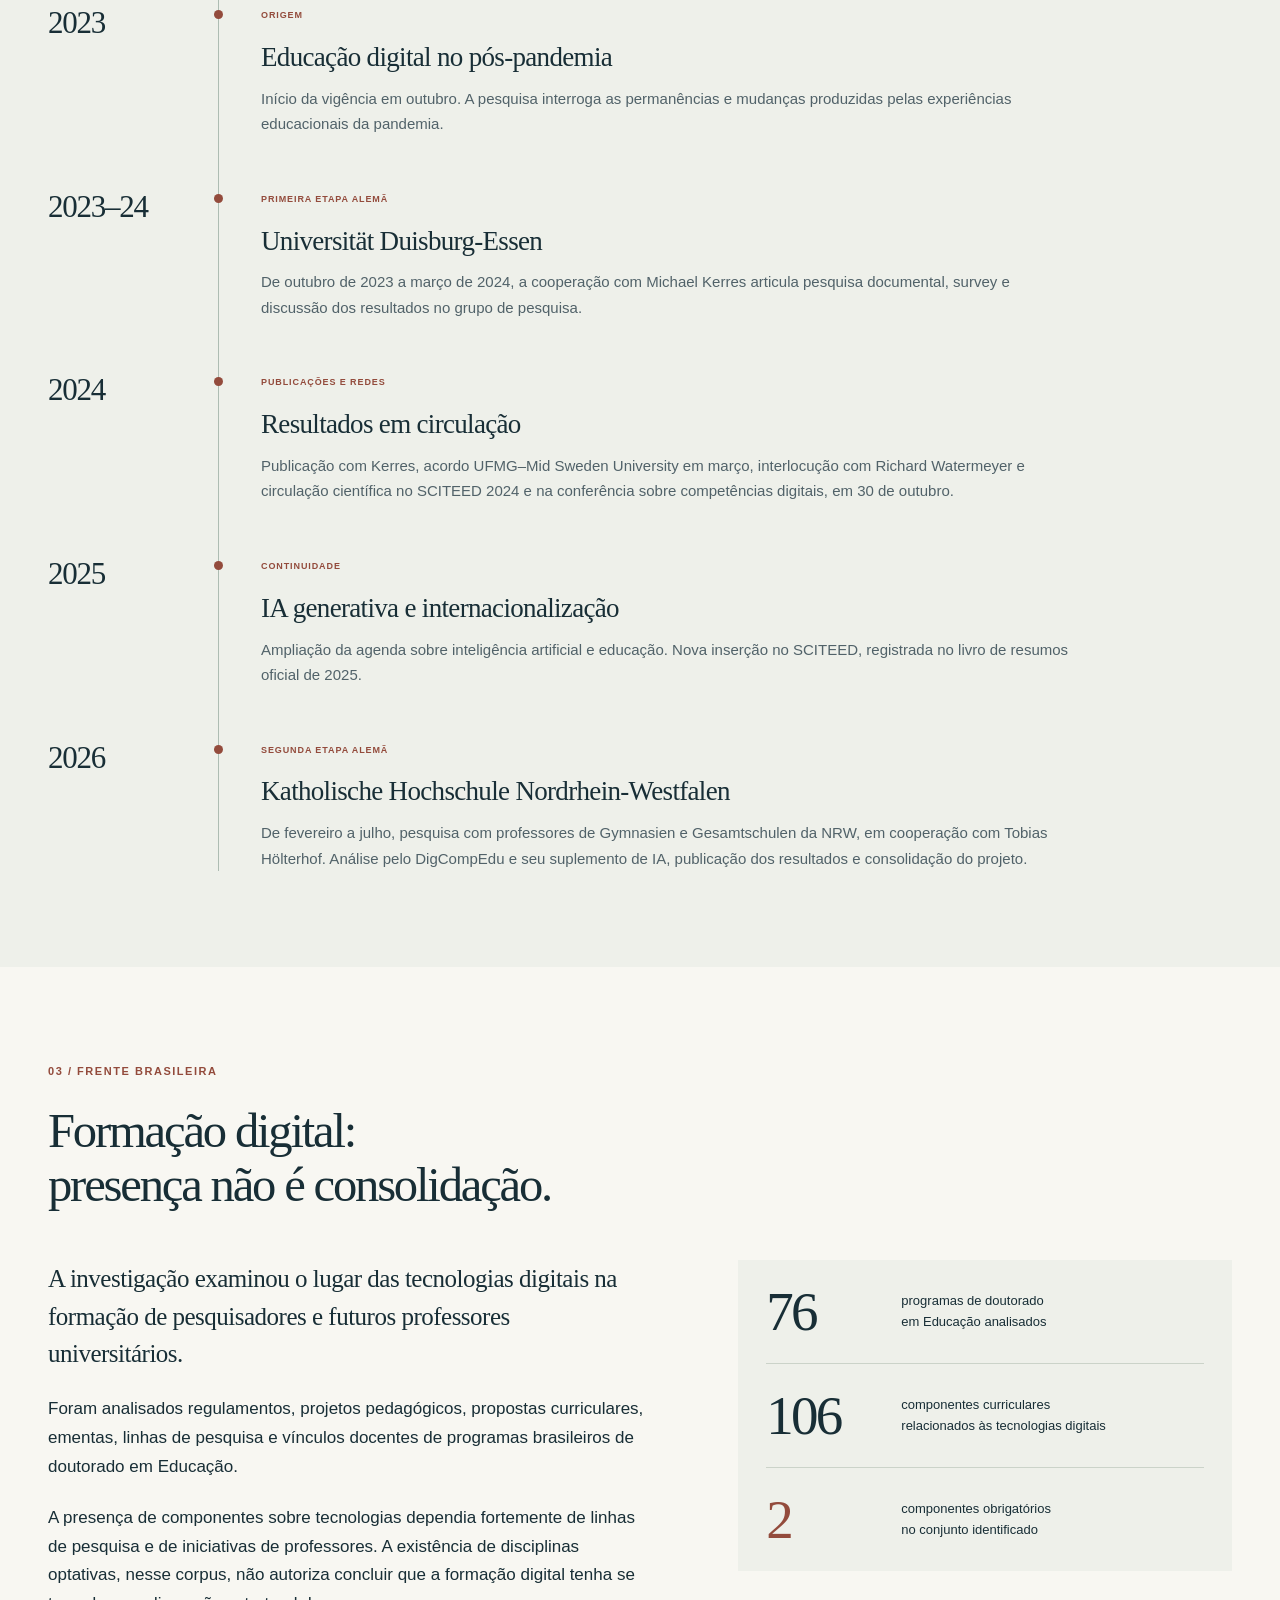
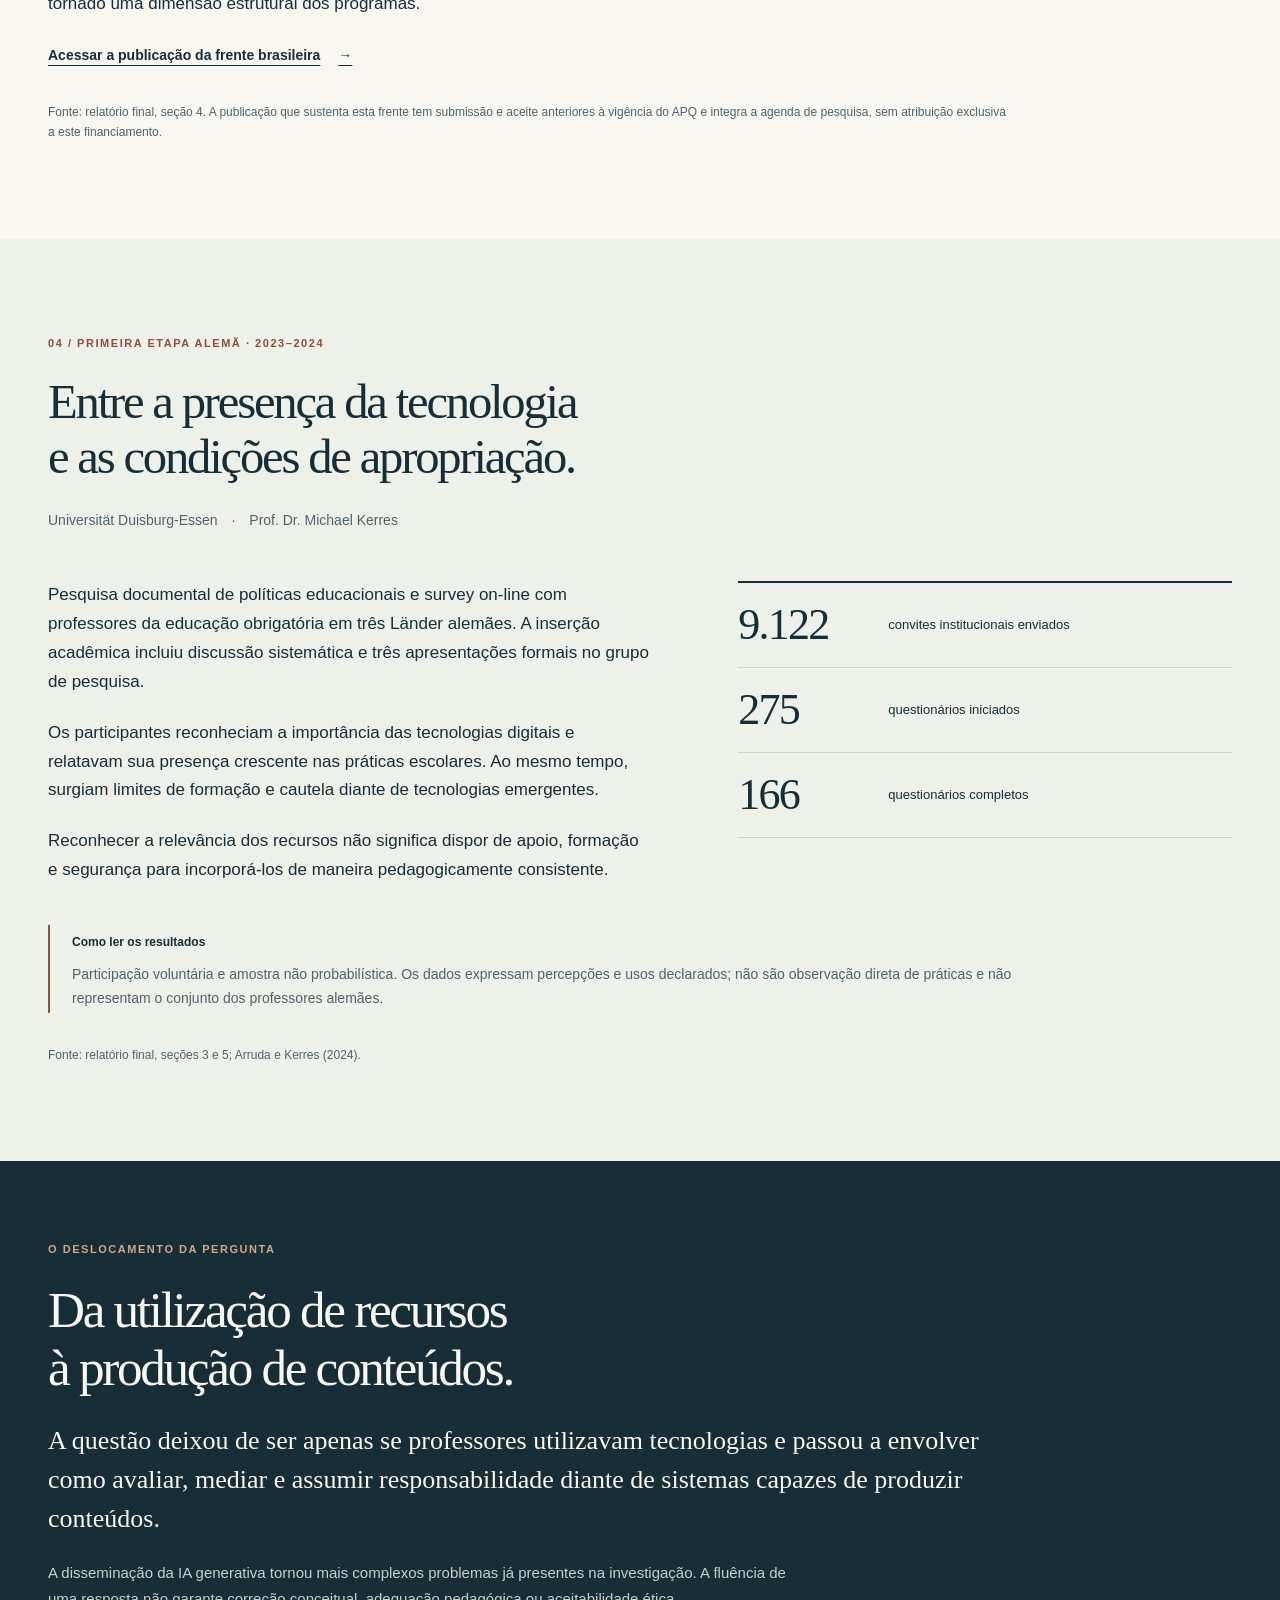
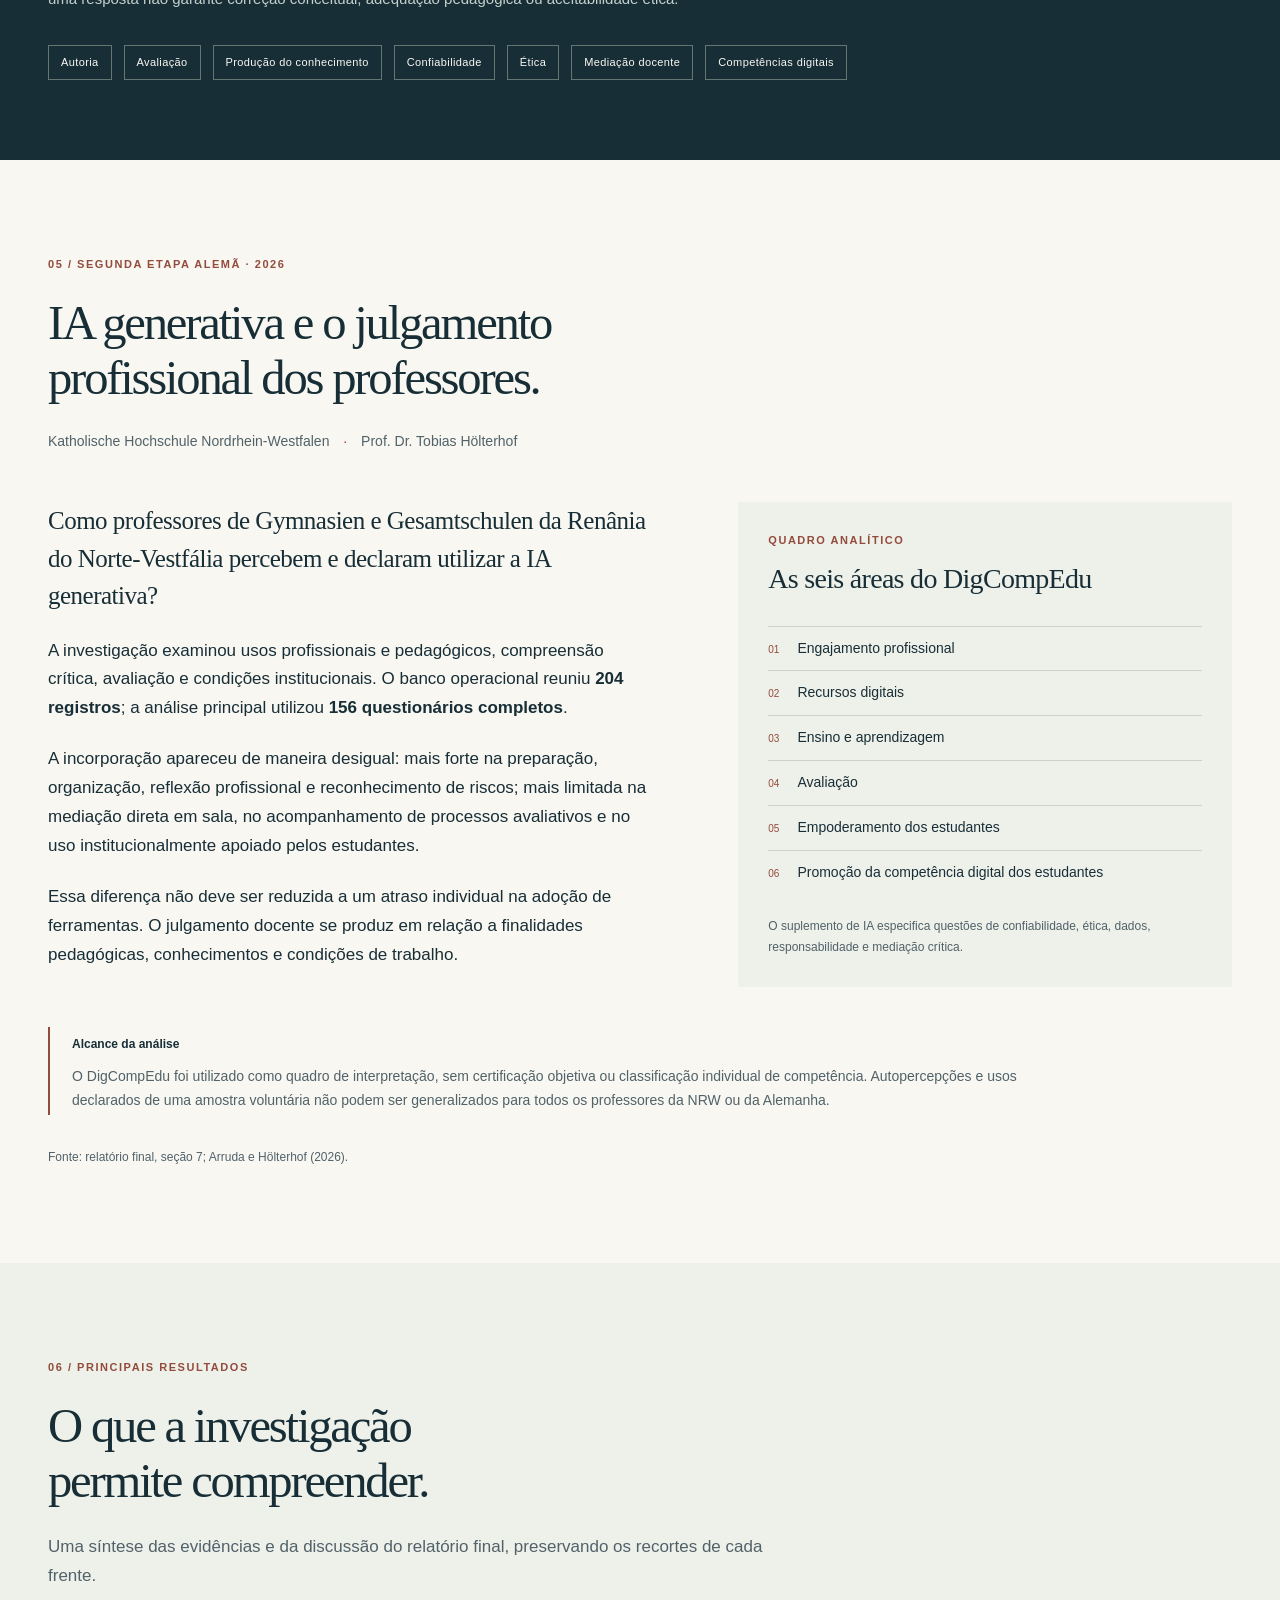
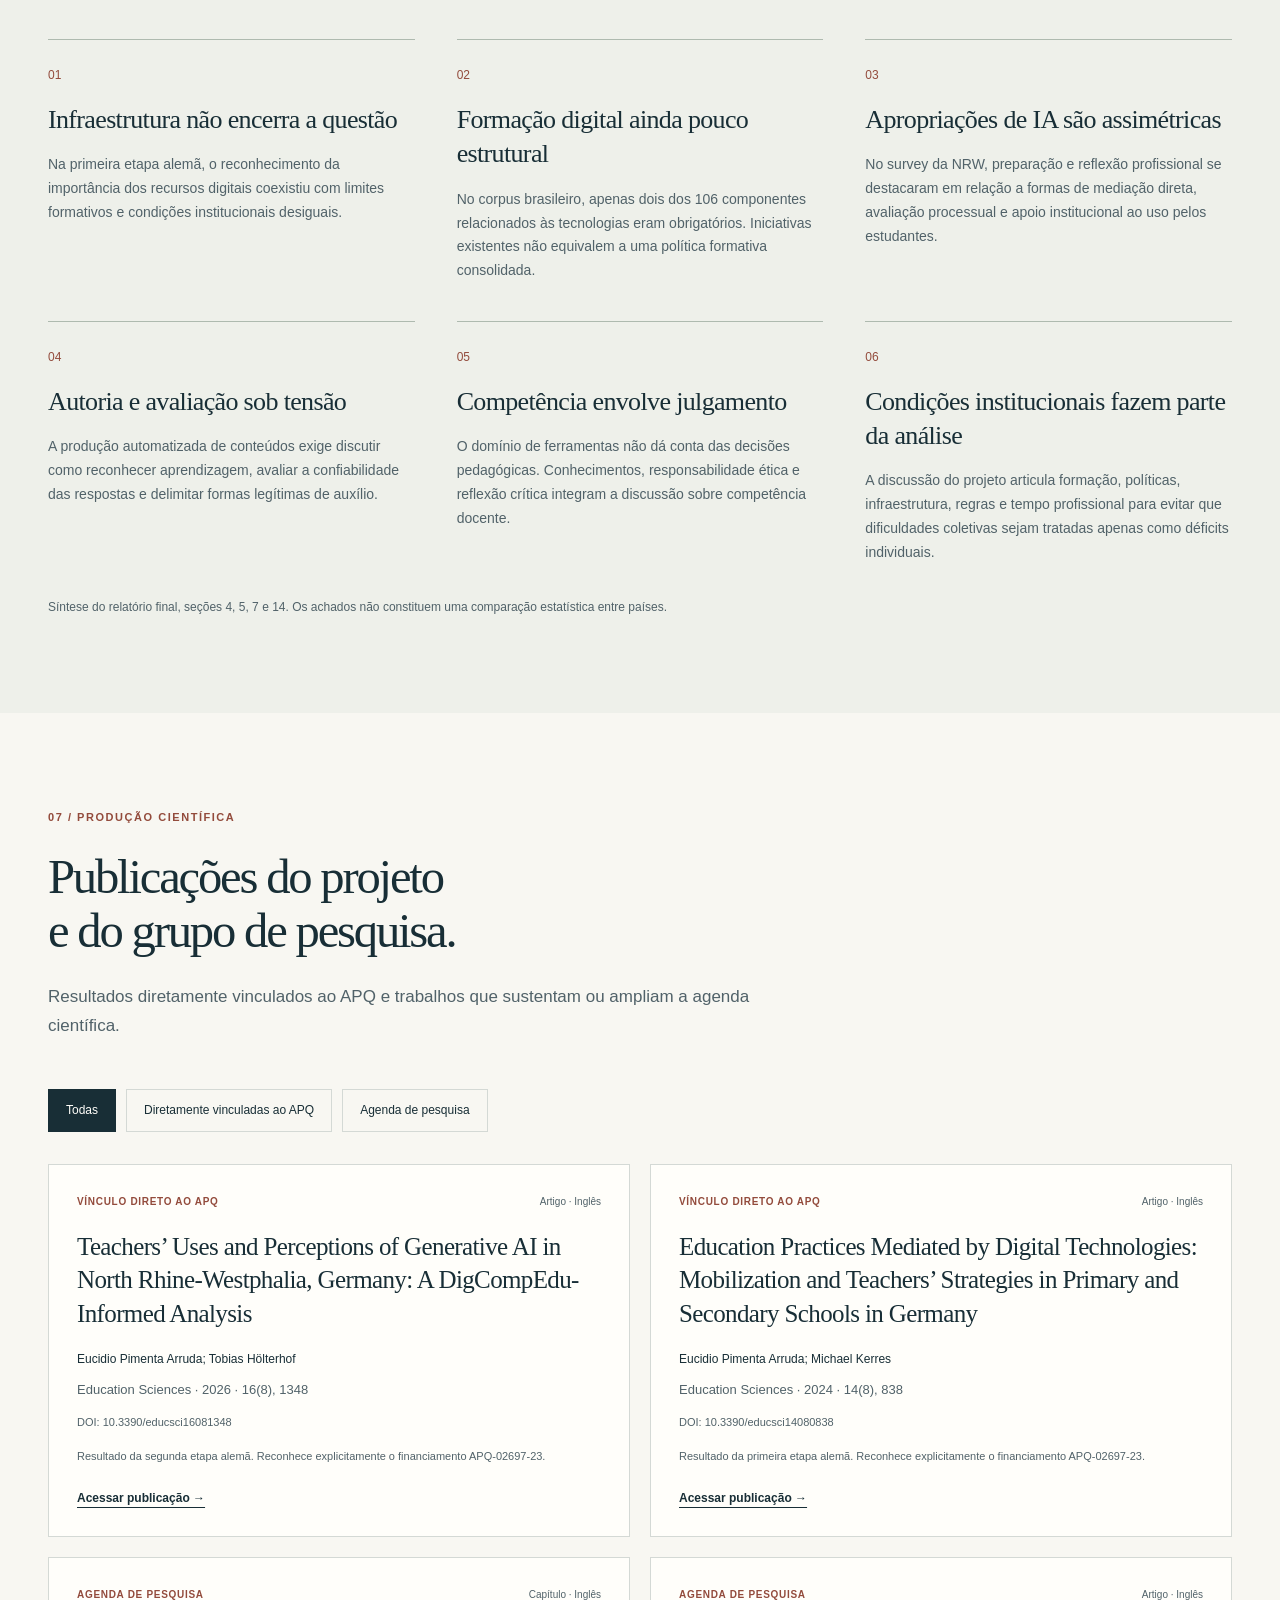
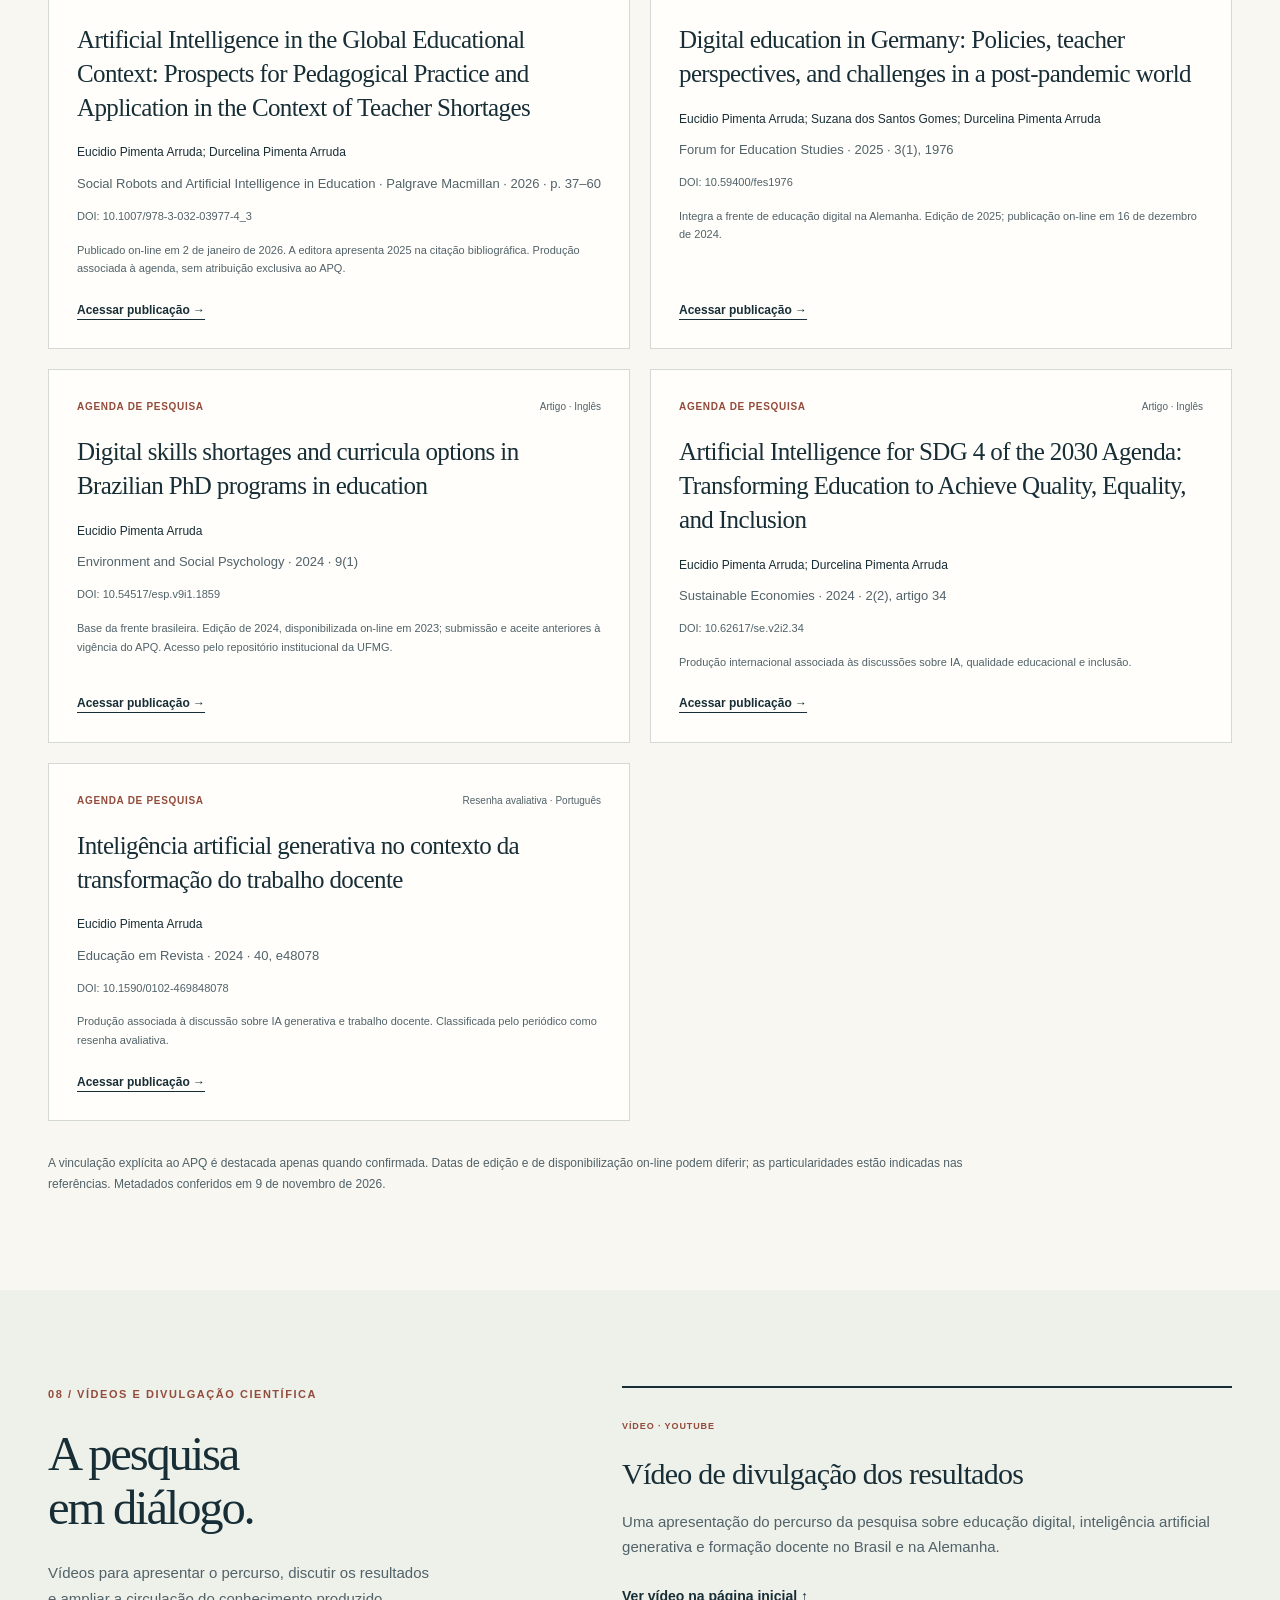
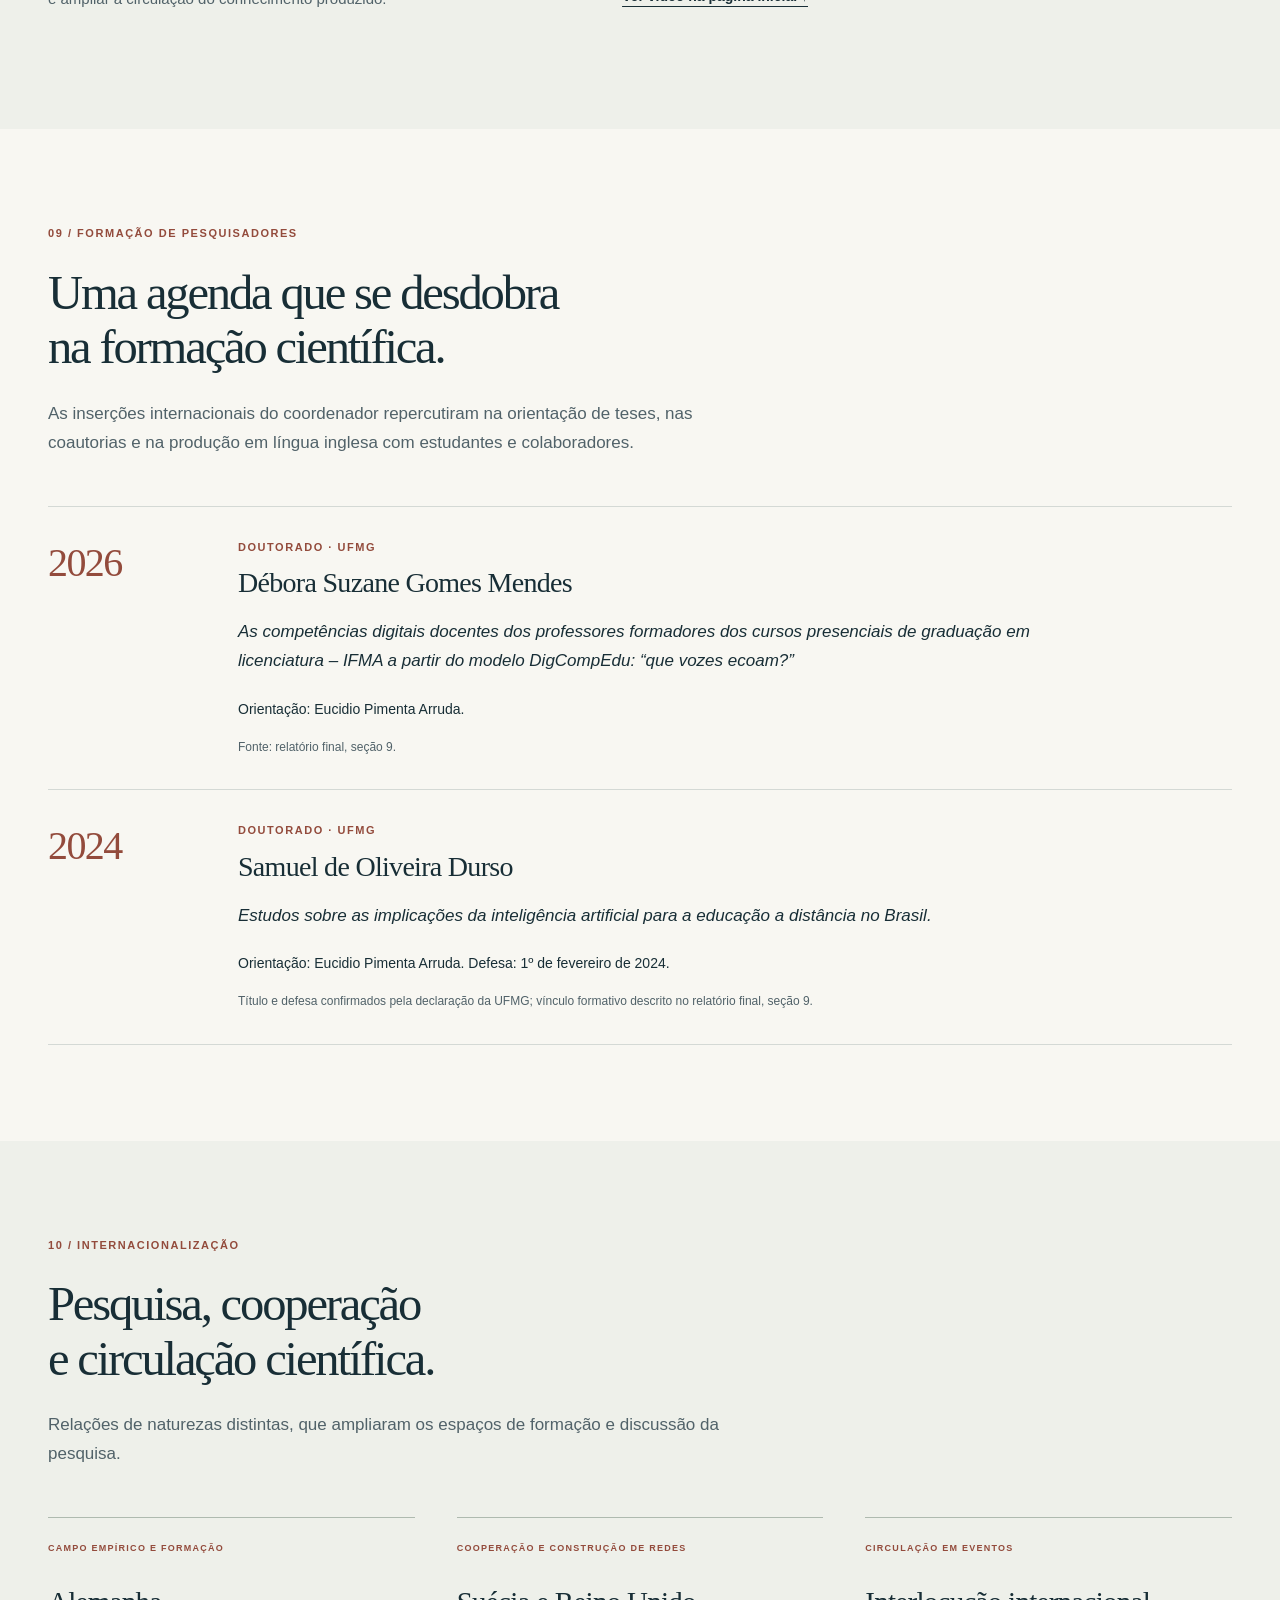
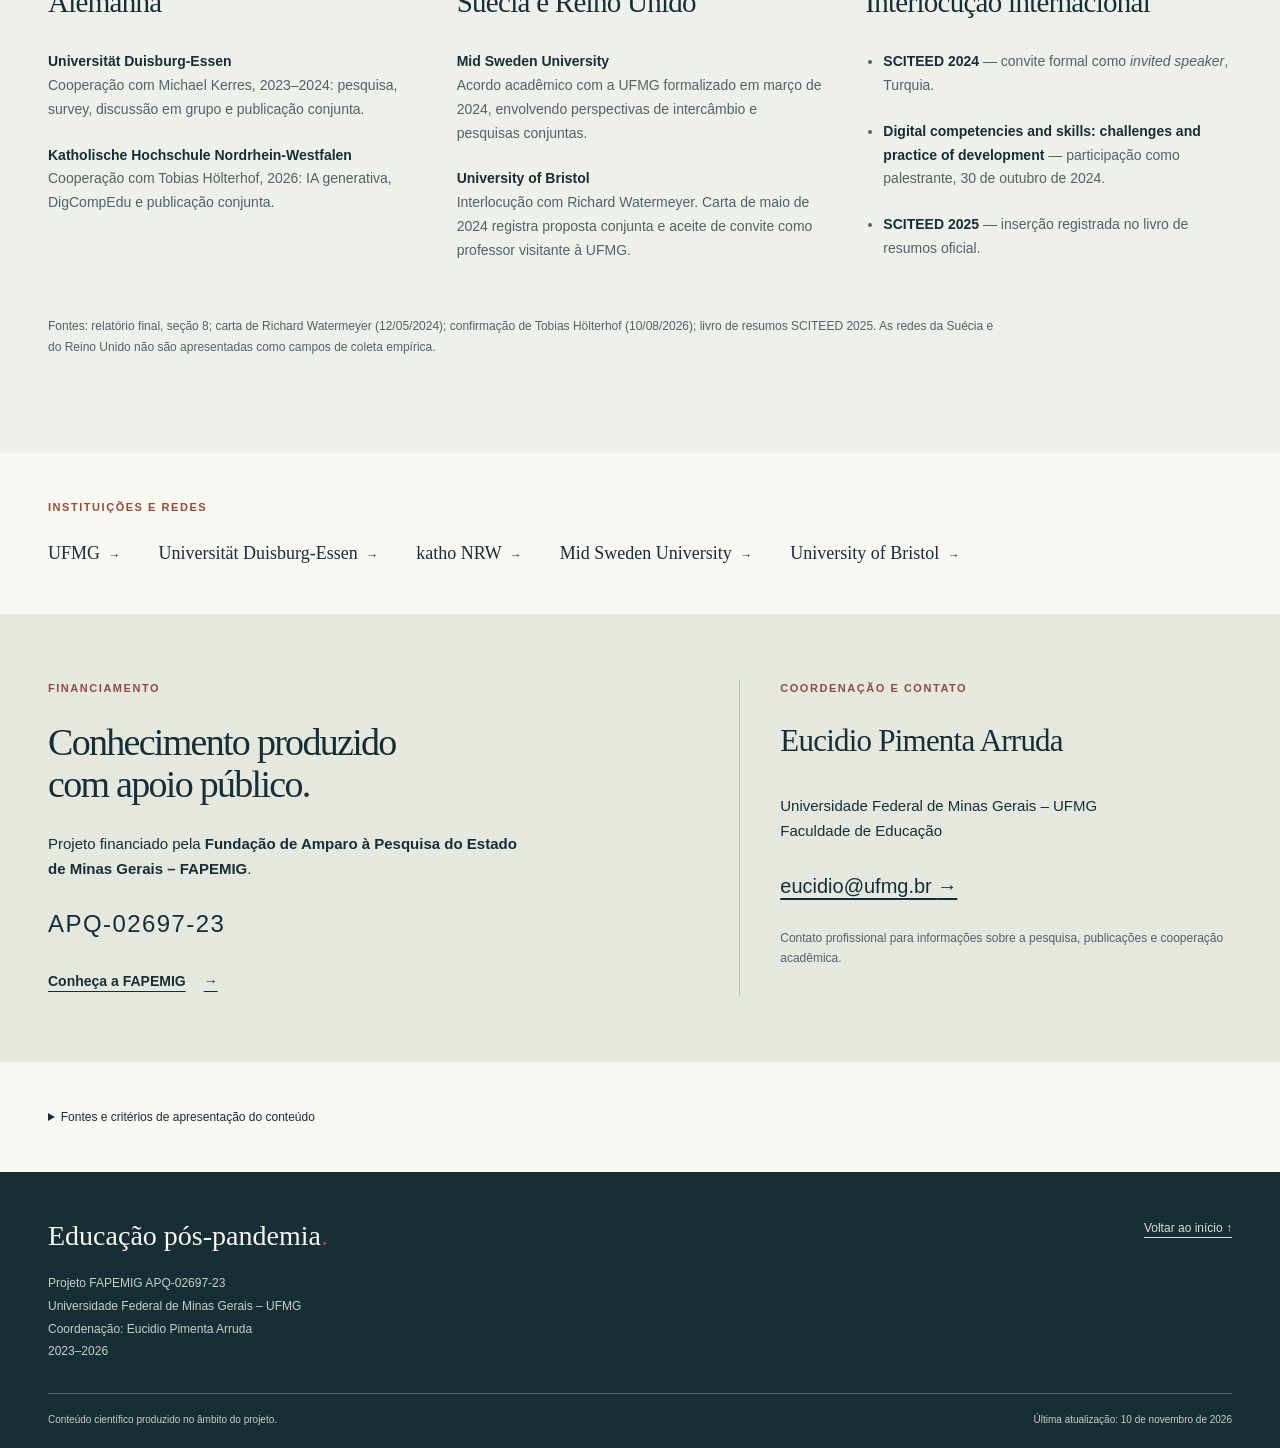
==== commit 9c26a3eb: "Adiciona versão alemã e navegação entre idiomas" ====
--- a/index.html
+++ b/index.html
@@ -9,13 +9,13 @@
 <link rel="icon" type="image/svg+xml" href="assets/favicon.svg"><link rel="stylesheet" href="styles.css">
 <script src="dados.js?v=20261110" defer></script><script src="script.js" defer></script>
 <script type="application/ld+json">{"@context":"https://schema.org","@type":"ResearchProject","name":"Educação pós-pandemia: compreensão sobre a educação analógica e a educação digital sob o olhar das instituições de ensino e de professores do Brasil e da Alemanha","identifier":"APQ-02697-23","startDate":"2023-10-03","endDate":"2026-10-02","description":"Pesquisa sobre educação digital, inteligência artificial generativa e formação docente no Brasil e na Alemanha.","funder":{"@type":"Organization","name":"Fundação de Amparo à Pesquisa do Estado de Minas Gerais – FAPEMIG"},"parentOrganization":{"@type":"CollegeOrUniversity","name":"Universidade Federal de Minas Gerais – UFMG"},"member":{"@type":"Person","name":"Eucidio Pimenta Arruda"}}</script>
-</head>
+<link rel="alternate" hreflang="pt-BR" href="https://eucidioarruda.github.io/educacao-pos-pandemia/index.html"><link rel="alternate" hreflang="de" href="https://eucidioarruda.github.io/educacao-pos-pandemia/de.html"><link rel="alternate" hreflang="x-default" href="https://eucidioarruda.github.io/educacao-pos-pandemia/index.html"></head>
 <body>
 <a class="skip" href="#conteudo">Pular para o conteúdo</a>
 <header class="header">
  <div class="institutional"><div class="wrap institutional-inner"><span>UFMG <span class="divider">/</span> FACULDADE DE EDUCAÇÃO</span><span>FAPEMIG · APQ-02697-23</span></div></div>
  <div class="wrap navigation"><a class="brand" href="#inicio" aria-label="Educação pós-pandemia, início"><span class="brand-symbol" aria-hidden="true">e<span>.</span></span><span>Educação<br> <strong>pós-pandemia</strong></span></a>
- <button class="menu-toggle" aria-controls="menu" aria-expanded="false" hidden>Menu <span aria-hidden="true">☰</span></button>
+ <a class="language-switch" href="de.html" lang="de" hreflang="de" aria-label="Mudar para a versão em alemão"><svg viewbox="0 0 24 24" width="18" height="18" fill="none" stroke="currentColor" stroke-width="1.6" aria-hidden="true"><circle cx="12" cy="12" r="9"></circle><path d="M3 12h18M12 3c5 5 5 13 0 18-5-5-5-13 0-18Z"></path></svg><span>Deutsch</span></a><button class="menu-toggle" aria-controls="menu" aria-expanded="false" hidden>Menu <span aria-hidden="true">☰</span></button>
  <nav id="menu" aria-label="Navegação principal"><a href="#inicio">Início</a><a href="#projeto">Projeto</a><a href="#percurso">Percurso</a><a href="#resultados">Resultados</a><a href="#publicacoes">Publicações</a><a href="#videos">Vídeos</a><a href="#formacao">Formação</a><a href="#internacionalizacao">Internacionalização</a><a href="#contato">Contato</a></nav></div>
 </header>
 <main id="conteudo">
@@ -55,4 +55,4 @@
 <section class="wrap documentation"><details><summary>Fontes e critérios de apresentação do conteúdo</summary><p>Esta página se baseia prioritariamente no <em>Relatório Técnico-Científico Final do projeto APQ-02697-23</em>, especialmente nas seções 2 a 10, 13 e 14, e no termo do projeto aprovado. As publicações foram conferidas nas páginas dos periódicos, da editora e do repositório institucional da UFMG.</p><p>Dados de surveys são apresentados como autopercepções e usos declarados. Documentos são evidência de formulações e condições institucionais; sua existência não comprova práticas efetivas. Brasil e Alemanha correspondem a frentes com métodos e corpus distintos.</p><p>As teses são apresentadas conforme o relatório final. Os registros administrativos foram utilizados na conferência documental; a página divulga os resultados científicos.</p></details></section>
 </main>
 <footer><div class="wrap footer-top"><div><strong>Educação pós-pandemia<span class="accent">.</span></strong><p>Projeto FAPEMIG APQ-02697-23<br> Universidade Federal de Minas Gerais – UFMG<br> Coordenação: Eucidio Pimenta Arruda<br> 2023–2026</p></div><a href="#inicio" class="back-top">Voltar ao início ↑</a></div><div class="wrap footer-bottom"><p>Conteúdo científico produzido no âmbito do projeto.</p><p>Última atualização: <time datetime="2026-11-10">10 de novembro de 2026</time></p></div></footer>
-</body></html>
+</body></html>
--- a/styles.css
+++ b/styles.css
@@ -10,3 +10,5 @@
 @media(max-width:760px){html{scroll-padding-top:100px}.wrap{width:calc(100% - 40px)}.institutional{height:32px;font-size:8px;letter-spacing:.035em}.header{top:-32px}.divider{padding:0 5px}.brand{font-size:11px}.brand-symbol{font-size:42px}.navigation{min-height:72px}.navigation nav{gap:6px 24px}.navigation nav a{font-size:13px;min-width:75px}.hero{grid-template-columns:1fr;padding-top:44px;padding-bottom:44px;gap:38px}.hero h1{font-size:clamp(51px,12vw,73px)}.hero-subtitle{font-size:25px}.hero-intro{font-size:15px}.hero-actions{margin:25px 0}.button{padding:13px 17px;gap:18px;font-size:13px}.hero-actions .text-link{font-size:12px}.hero-credit{font-size:11px}.research-cover{padding:26px 28px}.cover-title{font-size:40px;margin:25px 0}.cover-top{font-size:9px}.cover-line{margin-bottom:16px}.research-cover>a{font-size:15px;padding-block:15px}.research-cover small{font-size:11px}.cover-bottom{font-size:8px}.featured-video{grid-template-columns:1fr;gap:26px;padding-block:34px}.featured-video h2{font-size:32px}.featured-video h2 br{display:none}.featured-video p:not(.eyebrow){max-width:none}.video-placeholder{min-height:210px;padding:24px}.section{padding-block:60px}.section-heading{margin-bottom:30px}h2{font-size:35px;line-height:1.15}.eyebrow{font-size:10px;margin-bottom:18px}.split,.objectives{grid-template-columns:1fr;gap:30px}.lead{font-size:23px}.prose{font-size:16px}.project-facts{margin-top:5px}dl>div{grid-template-columns:110px 1fr;gap:14px}blockquote{font-size:27px;margin-block:37px;padding:15px 0 15px 22px}.objectives h3{margin-bottom:15px}.objectives ol{margin-top:0}.source-note{font-size:11px;margin-top:25px}.timeline>li{grid-template-columns:82px 1fr}.timeline-date{font-size:23px;letter-spacing:-.05em;padding-top:15px}.timeline>li>div{padding-left:23px}.timeline h3{font-size:24px}.timeline p{font-size:14px}.timeline .tag{font-size:8px}.stat{grid-template-columns:100px 1fr;padding-block:20px}.stat strong{font-size:50px}.stat span{font-size:12px}.survey-figures strong{font-size:40px;min-width:100px}.method-note{margin-top:30px}.method-note p{font-size:13px}.institution-line{font-size:13px}.institution-line span{padding:0 4px}.transition{padding-block:55px}.transition h2{font-size:36px}.transition-quote{font-size:23px}.concepts{gap:8px}.concepts li{font-size:10px;padding:5px 9px}.framework{padding:26px}.framework h3{font-size:27px}.findings{grid-template-columns:1fr 1fr;gap:28px 24px}.findings h3{font-size:23px}.findings p{font-size:13px}.publication-grid{grid-template-columns:1fr}.publication{padding:24px}.publication h3{font-size:24px}.pub-top{font-size:9px}.filters{gap:8px}.filters button{font-size:11px;padding:9px 12px}.video-section{grid-template-columns:1fr;gap:26px}.video-section h2 br{display:none}.theses article{grid-template-columns:1fr;gap:14px;padding-block:28px}.thesis-year{font-size:30px}.theses h3{font-size:27px}.international-grid{grid-template-columns:1fr;gap:30px}.international-grid .eyebrow{min-height:0;margin-bottom:14px}.international-grid h3{margin-bottom:18px}.international-grid p:last-child{margin:0}.institution-links{gap:18px 25px}.institution-links a{font-size:16px}.contact{padding-block:45px}.contact-grid{grid-template-columns:1fr;gap:35px}.contact h2{font-size:33px}.coordinator{padding:30px 0 0;border-left:0;border-top:1px solid #b6c2b4}.coordinator h3{font-size:29px}.footer-top strong{font-size:24px}.back-top{font-size:10px;white-space:nowrap}.footer-bottom{flex-direction:column;gap:8px}.documentation{padding-block:22px}}
 @media(max-width:390px){.wrap{width:calc(100% - 32px)}.institutional{font-size:7px}.hero h1{font-size:50px}.hero-actions{gap:16px}.hero-actions .button{width:100%;justify-content:space-between}.research-cover{padding-inline:23px}.cover-title{font-size:35px}.findings{grid-template-columns:1fr}.footer-top{flex-direction:column;gap:0}.back-top{margin-bottom:22px}.pub-top{flex-wrap:wrap}.contact-email{font-size:18px}.publication h3{font-size:22px}}
 @media(prefers-reduced-motion:reduce){html{scroll-behavior:auto}}@media print{.header,.hero-actions,.filters,.back-top,.featured-video,.video-section,.documentation{display:none}body{font-size:11pt;background:#fff}.wrap{width:100%}.section{padding-block:25px}.hero{padding-top:0}.hero h1{font-size:45pt}.hero-subtitle{font-size:18pt}.research-cover{display:none}.hero{display:block}.split{gap:30px}.publication-grid{display:block}.publication{break-inside:avoid;margin-bottom:15px}.transition,.contact,footer{background:#fff;color:#182e36}.transition p:not(.eyebrow):not(.transition-quote){color:#182e36}.transition{padding:20px 0}h2{font-size:25pt}a{text-decoration:none}.section-heading{margin-bottom:22px}}
+
+.language-switch{display:inline-flex;align-items:center;gap:7px;white-space:nowrap;text-decoration:none;font-size:12px;border:1px solid var(--line);padding:7px 10px;order:3}.language-switch:hover{border-color:var(--red)}.navigation nav{gap:15px}html[lang=de] .hero h1{font-size:clamp(50px,5.4vw,76px);overflow-wrap:normal}html[lang=de] h2,html[lang=de] h3{hyphens:auto}@media(max-width:980px){.language-switch{margin-left:auto;order:0}.menu-toggle{margin-left:0}}@media(max-width:480px){.navigation{gap:10px}.brand{min-width:0}.language-switch{font-size:11px;padding:6px}.brand-symbol{font-size:38px}.brand{font-size:11px}html[lang=de] .hero h1{font-size:49px}}
